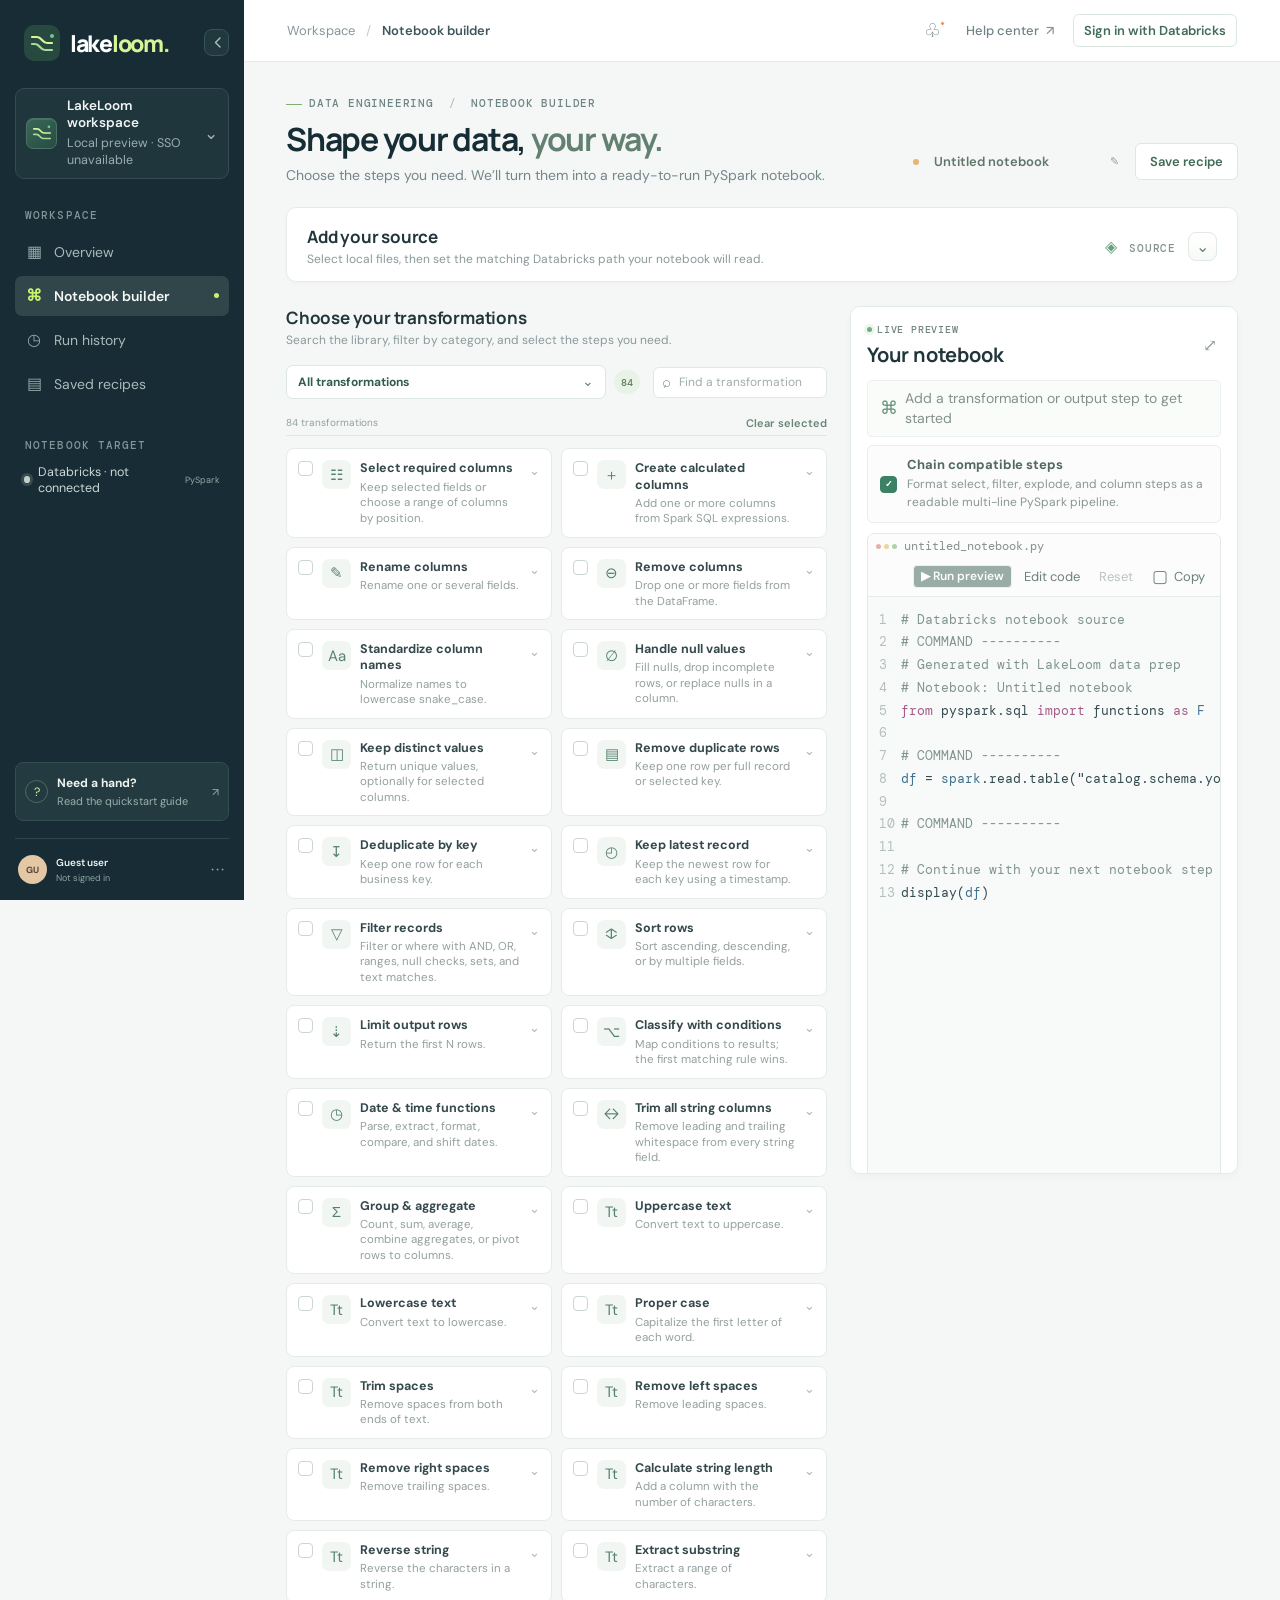
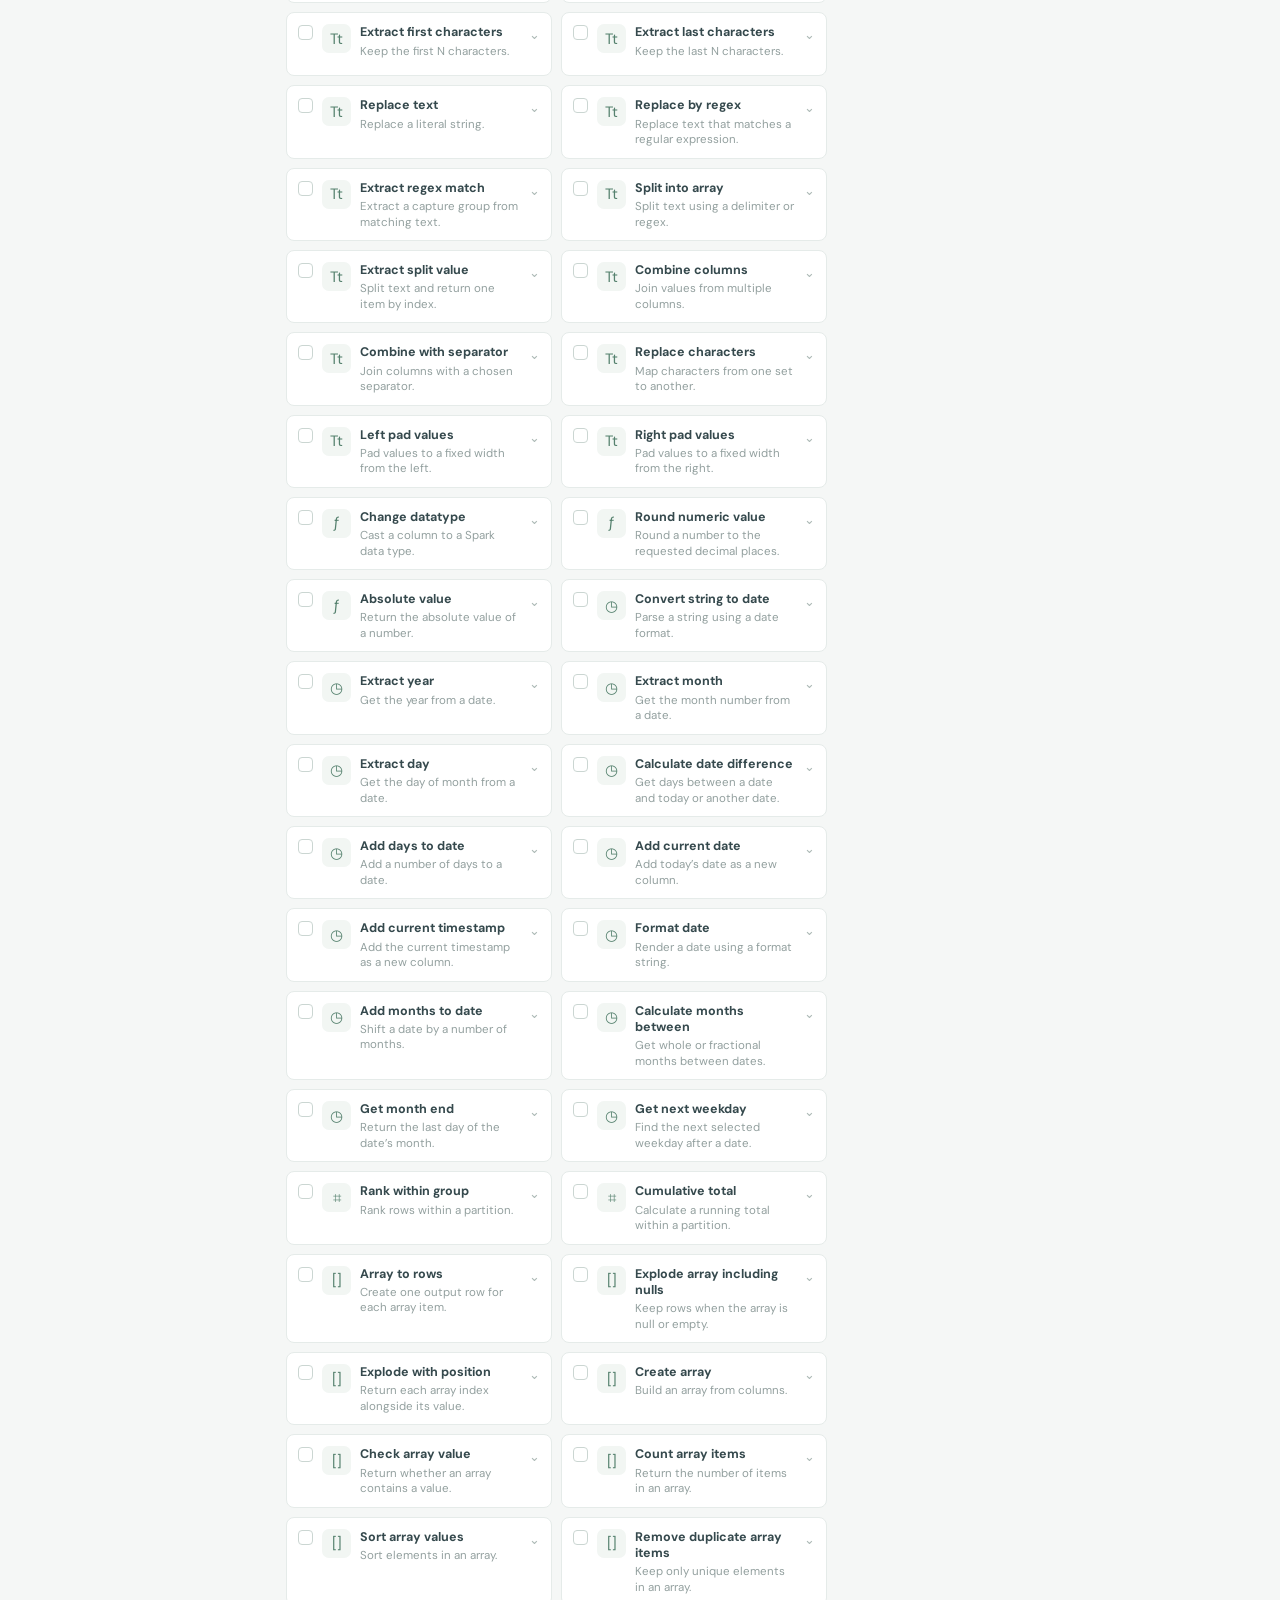
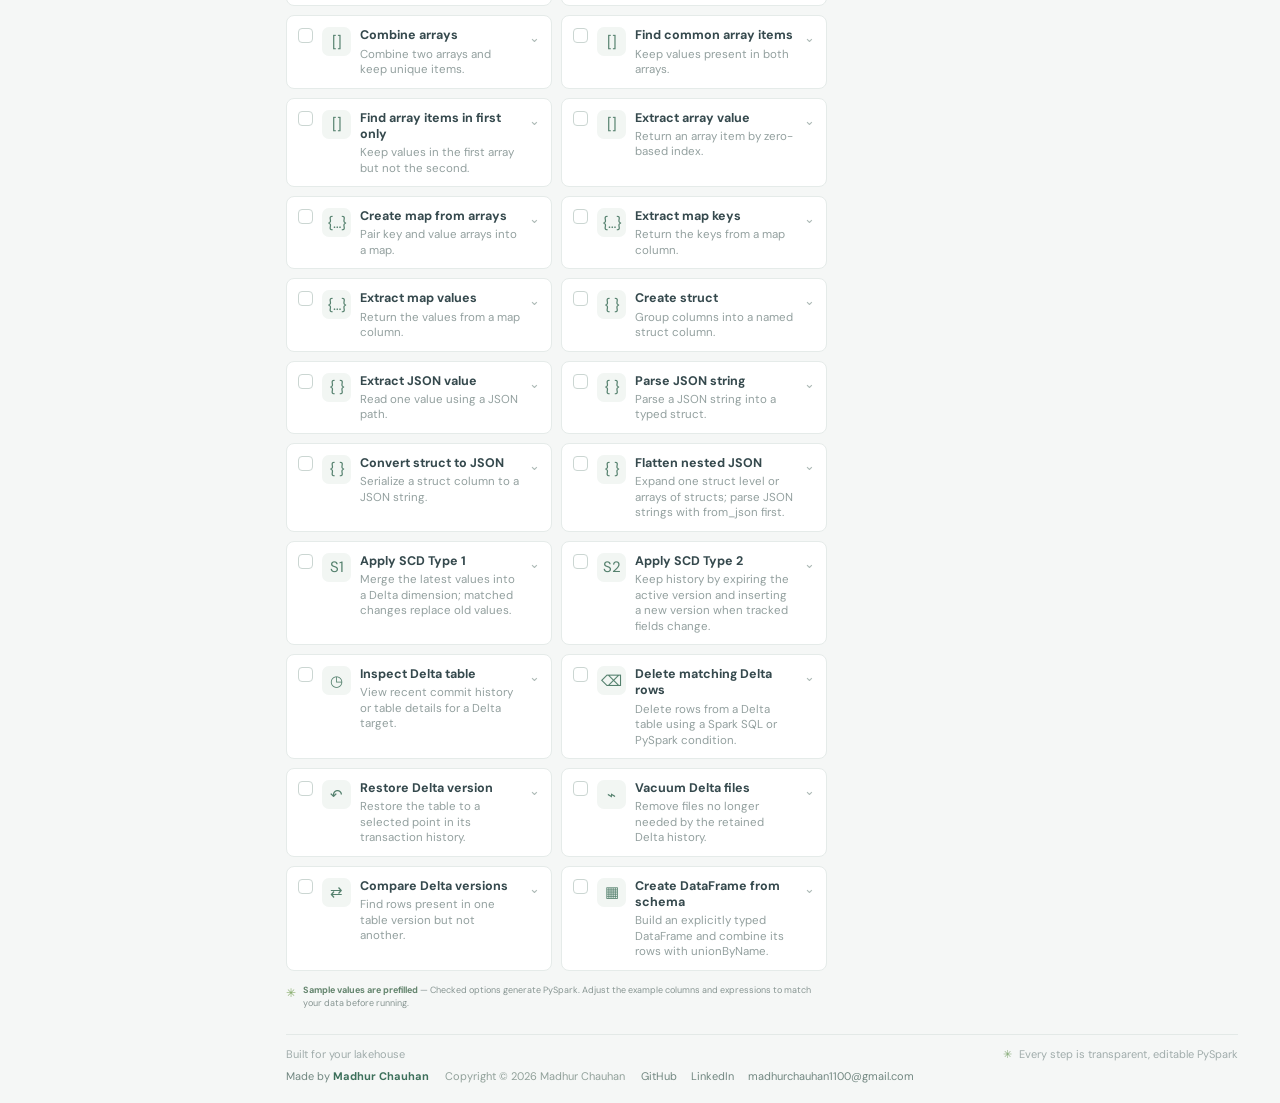
==== index.html @ 94c728b2 "First commit" ====
<!doctype html>
<html lang="en">
  <head>
    <meta charset="UTF-8" />
    <meta name="viewport" content="width=device-width, initial-scale=1.0" />
    <meta name="theme-color" content="#172c34" />
    <title>LakeLoom</title>
    <link rel="icon" type="image/svg+xml" href="favicon.svg" />
    <link rel="preconnect" href="https://fonts.googleapis.com" />
    <link rel="preconnect" href="https://fonts.gstatic.com" crossorigin />
    <link href="https://fonts.googleapis.com/css2?family=DM+Mono:wght@400;500&family=DM+Sans:wght@400;500;600;700&family=Manrope:wght@500;600;700;800&display=swap" rel="stylesheet" />
    <link rel="stylesheet" href="styles.css" />
  </head>
  <body>
    <div class="app-shell">
      <aside class="sidebar">
        <div class="sidebar-brand-row">
          <a class="brand" href="#overview" data-go-view="overview" aria-label="LakeLoom home" title="LakeLoom workspace">
            <svg class="brand-mark" viewBox="0 0 36 36" aria-hidden="true" focusable="false">
              <rect width="36" height="36" rx="10" fill="#28493f" />
              <path d="M8 12h5c5 0 5 6 10 6h5" fill="none" stroke="#d7f596" stroke-width="2.2" stroke-linecap="round" />
              <path d="M8 19h3c5 0 5 6 10 6h7" fill="none" stroke="#a9d89b" stroke-width="2.2" stroke-linecap="round" />
              <circle cx="28" cy="11" r="2" fill="#71c895" />
            </svg>
            <span class="brand-name">lake<span class="brand-accent">loom</span><span class="brand-period">.</span></span>
          </a>
          <button id="toggleSidebar" class="sidebar-toggle" type="button" aria-label="Collapse sidebar" aria-expanded="true" title="Collapse sidebar">
            <svg class="sidebar-toggle-icon" viewBox="0 0 20 20" aria-hidden="true" focusable="false">
              <path class="sidebar-toggle-menu" d="M4 5h12M4 10h12M4 15h12" />
              <path class="sidebar-toggle-chevron" d="m12 4-6 6 6 6" />
            </svg>
          </button>
        </div>

        <div class="workspace-switcher">
          <span class="workspace-icon" aria-hidden="true"><svg viewBox="0 0 32 32" focusable="false"><path d="M4 10h5c5 0 5 6 10 6h9" /><path d="M4 18h4c5 0 5 6 10 6h10" /><circle cx="26" cy="7" r="2" /></svg></span>
          <span class="workspace-copy"><strong>LakeLoom workspace</strong><small id="workspaceSessionStatus">Local preview · checking SSO</small></span>
          <span class="chevron">⌄</span>
        </div>

        <div class="side-label">WORKSPACE</div>
        <nav class="side-nav" aria-label="Main navigation">
          <a href="#overview" class="nav-item" data-view="overview" aria-label="Overview"><span class="nav-icon">▦</span><span class="nav-label">Overview</span></a>
          <a href="#builder" class="nav-item active" data-view="builder" aria-label="Notebook builder"><span class="nav-icon">⌘</span><span class="nav-label">Notebook builder</span><span class="nav-dot"></span></a>
          <a href="#history" class="nav-item" data-view="history" aria-label="Run history"><span class="nav-icon">◷</span><span class="nav-label">Run history</span></a>
          <a href="#recipes" class="nav-item" data-view="recipes" aria-label="Saved recipes"><span class="nav-icon">▤</span><span class="nav-label">Saved recipes</span></a>
        </nav>

        <div class="side-label connections-label">NOTEBOOK TARGET</div>
        <div class="connection-row"><span class="connection-status offline"></span><span>Databricks · not connected</span><span class="connected">PySpark</span></div>

        <div class="sidebar-bottom">
          <div class="help-card"><div class="help-icon">?</div><div><strong>Need a hand?</strong><span>Read the quickstart guide</span></div><span class="help-arrow">↗</span></div>
          <div class="user-row"><div class="avatar" id="userAvatar">GU</div><div class="user-copy"><strong id="currentUserName">Guest user</strong><span id="currentUserRole">Checking Databricks SSO</span></div><span class="more">···</span></div>
        </div>
      </aside>
      <button id="sidebarBackdrop" class="sidebar-backdrop" type="button" aria-label="Close navigation" hidden></button>

      <main class="main-area">
        <header class="topbar">
          <div class="breadcrumbs"><span>Workspace</span><span class="crumb-sep">/</span><span id="breadcrumbCurrent">Notebook builder</span></div>
          <div class="top-actions"><button class="icon-button" aria-label="Notifications">♧<i></i></button><button class="top-help">Help center <span>↗</span></button><button id="authButton" class="auth-button" type="button" aria-haspopup="dialog" aria-controls="authModal" disabled>Checking sign-in…</button></div>
        </header>

        <div class="page-wrap">
          <section class="app-view" id="builderView">
          <section class="page-heading">
            <div>
              <div class="eyebrow"><span class="eyebrow-line"></span>DATA ENGINEERING <span class="eyebrow-slash">/</span> NOTEBOOK BUILDER</div>
              <h1>Shape your data,<br class="mobile-break" /> <span>your way.</span></h1>
              <p class="page-subtitle">Choose the steps you need. We’ll turn them into a ready-to-run PySpark notebook.</p>
            </div>
            <div class="heading-meta"><span class="draft-dot"></span><label class="notebook-name-field"><span class="visually-hidden">Notebook name</span><input id="notebookName" type="text" maxlength="80" value="Untitled notebook" autocomplete="off" spellcheck="false" aria-label="Notebook name" /><span class="notebook-name-edit" aria-hidden="true">✎</span></label><button class="save-recipe-button" id="saveRecipe" type="button">Save recipe</button></div>
          </section>

          <section class="source-card is-collapsed" aria-labelledby="source-heading">
            <div class="source-card-heading">
              <div class="source-heading-copy"><h2 id="source-heading">Add your source</h2><p id="sourceSummary">Select local files, then set the matching Databricks path your notebook will read.</p></div>
              <div class="source-chip"><span class="source-chip-mark">◈</span> SOURCE</div>
              <button id="toggleSourceModule" class="module-toggle" type="button" aria-expanded="false" aria-controls="sourceModuleContent" aria-label="Expand source section" title="Expand source section"><span class="module-toggle-icon" aria-hidden="true">⌄</span></button>
            </div>
            <div id="sourceModuleContent" class="module-content" hidden>
            <div class="source-fields">
              <label class="field source-format"><span>Source format</span><select id="sourceFormat"><option value="delta">Delta</option><option value="csv">CSV</option><option value="json">JSON</option><option value="text">Text (TXT)</option><option value="parquet">Parquet</option><option value="avro">Avro</option><option value="orc">ORC</option><option value="iceberg">Iceberg</option></select></label>
              <label class="field source-path"><span id="sourcePathLabel">Databricks table or storage path</span><div class="input-with-icon"><span class="path-icon">⌕</span><input id="sourcePath" value="catalog.schema.your_table" spellcheck="false" /></div></label>
              <label class="field source-df"><span>DataFrame name</span><input id="dataframeName" value="df" spellcheck="false" /></label>
              <label class="field source-delta-version" id="sourceDeltaVersionField"><span id="sourceVersionLabel">Delta version as of <small>(optional)</small></span><input id="sourceDeltaVersion" type="number" min="0" step="1" placeholder="Latest version" /><small class="setting-hint" id="sourceVersionHint">Read a historical Delta table snapshot, such as version 2.</small></label>
            </div>
            <div class="upload-zone" id="uploadZone">
              <span class="upload-icon" aria-hidden="true">⇧</span>
              <div class="upload-copy"><strong id="uploadTitle">Choose source files</strong><span id="uploadDescription">CSV, JSON, TXT, Parquet, Avro, or ORC files</span></div>
              <label class="upload-button" for="sourceFiles" id="uploadButton">Browse files</label>
              <input class="visually-hidden" id="sourceFiles" type="file" multiple />
            </div>
            <div class="selected-files" id="selectedFiles" hidden>
              <div class="selected-files-heading"><span id="selectedFilesCount">0 files selected</span><button type="button" id="clearFiles">Remove</button></div>
              <ul id="selectedFilesList"></ul>
            </div>
            <p class="upload-footnote" id="uploadFootnote">Local file selection only. For one selected file, its name is added to the Databricks storage folder above. Make the file available at that path in your workspace before running the notebook.</p>
            </div>
          </section>

          <div class="builder-grid">
            <section class="transform-panel" aria-labelledby="transform-heading">
              <div class="section-heading-row">
                <div><h2 id="transform-heading">Choose your transformations</h2><p>Search the library, filter by category, and select the steps you need.</p></div>
              </div>
              <div class="category-toolbar">
                <div class="category-picker">
                  <label class="category-select-wrap" for="categorySelect"><span class="visually-hidden">Transformation category</span><select id="categorySelect" aria-label="Transformation category"></select><span class="category-select-arrow" aria-hidden="true">⌄</span></label>
                  <span class="category-count-pill" id="categoryCount" aria-live="polite"></span>
                </div>
                <label class="operation-search"><span>⌕</span><input id="operationSearch" type="search" placeholder="Find a transformation" aria-label="Find a transformation" /></label>
              </div>
              <div class="category-row"><span class="operation-count" id="operationCount"></span><button class="clear-selection" id="clearSelection">Clear selected</button></div>
              <div class="transform-list" id="transformList"></div>
              <div class="empty-state" id="emptyState" hidden><span>⌕</span><strong>No matching transformations</strong><small>Try another search term or choose a different category.</small></div>
              <div class="tip-row"><span class="tip-spark">✳</span><span><strong>Sample values are prefilled</strong> — Checked options generate PySpark. Adjust the example columns and expressions to match your data before running.</span></div>
            </section>

            <aside class="preview-panel" aria-label="Notebook preview">
              <div class="preview-topline"><div><div class="preview-label"><span class="live-dot"></span>LIVE PREVIEW</div><h2>Your notebook</h2></div><button class="expand-button" id="expandPreview" type="button" aria-label="Open full-page live preview" aria-expanded="false" title="Open full-page live preview"><span class="expand-icon" aria-hidden="true">⤢</span><span class="expand-label" hidden>Back to builder</span></button></div>
              <div class="preview-summary"><span class="summary-icon">⌘</span><span id="summaryText">Add a transformation to get started</span></div>
              <label class="chain-toggle"><input id="chainSelectedSteps" type="checkbox" checked /><span><strong>Chain compatible steps</strong><small>Format select, filter, explode, and column steps as a readable multi-line PySpark pipeline.</small></span></label>
              <div class="code-window">
                <div class="code-titlebar"><div class="window-dots"><i></i><i></i><i></i></div><span id="notebookFileLabel">untitled_notebook.py</span><div class="code-actions"><button id="runPreview" class="run-preview-button" type="button" disabled>▶ Run preview</button><button id="editCode" class="copy-button" type="button" aria-pressed="false">Edit code</button><button id="resetCode" class="copy-button" type="button" disabled>Reset</button><button id="copyCode" class="copy-button" type="button"><span>▢</span> Copy</button></div></div>
                <pre id="codePreview" class="code-content" aria-live="polite"></pre>
                <textarea id="codeEditor" class="code-editor" aria-label="Edit any line of notebook code" spellcheck="false" autocapitalize="off" autocomplete="off" autocorrect="off" wrap="off" hidden></textarea>
              </div>
              <p id="runHelp" class="run-help">Connect this app to Databricks to run a read-only preview of the first 100 rows.</p>
              <section id="runResults" class="run-results" aria-live="polite" hidden>
                <div class="run-results-heading"><strong>Run output</strong><button id="clearRunResults" type="button">Clear</button></div>
                <p id="runStatus" class="run-status"></p>
                <div id="runTable" class="run-table-wrap"></div>
              </section>
              <section class="output-card output-card-compact is-collapsed" aria-labelledby="output-heading">
                <div class="output-card-heading">
                  <div class="source-heading-copy"><h2 id="output-heading">Write your output</h2><p>Choose a format and Databricks destination.</p></div>
                  <label class="output-toggle"><input id="writeOutput" type="checkbox" /><span>Include write step</span></label>
                  <button id="toggleOutputModule" class="module-toggle" type="button" aria-expanded="false" aria-controls="outputSettings" aria-label="Expand output settings" title="Expand output settings"><span class="module-toggle-icon" aria-hidden="true">⌄</span></button>
                </div>
                <div id="outputSettings" class="output-settings" hidden>
                  <div class="output-fields">
                    <label class="field"><span>Output format</span><select id="outputFormat"><option value="delta">Delta</option><option value="csv">CSV</option><option value="json">JSON</option><option value="text">Text (TXT)</option><option value="parquet">Parquet</option><option value="avro">Avro</option><option value="orc">ORC</option><option value="iceberg">Iceberg</option></select></label>
                    <label class="field output-destination"><span id="outputDestinationLabel">Databricks storage path</span><div class="input-with-icon"><span class="path-icon">⌕</span><input id="outputDestination" placeholder="/Volumes/catalog/schema/volume/cleaned_data" spellcheck="false" /></div></label>
                    <label class="field" id="outputModeField"><span>Write mode</span><select id="outputMode"><option value="overwrite">Overwrite</option><option value="append">Append</option><option value="errorifexists">Fail if destination exists</option><option value="ignore">Ignore if destination exists</option></select></label>
                    <label class="field" id="icebergModeField" hidden><span>Table write mode</span><select id="icebergMode"><option value="createOrReplace">Create or replace table</option><option value="append">Append to table</option></select></label>
                    <label class="field output-partitions"><span>Partition columns <small>(optional)</small></span><input id="outputPartitions" placeholder="department, year" spellcheck="false" /><small class="output-hint" id="partitionHint">Comma separated. Leave blank for an unpartitioned output.</small></label>
                    <label class="field" id="outputCompressionField"><span>Compression <small>(optional)</small></span><select id="outputCompression"><option value="">Format default</option><option value="snappy">Snappy</option><option value="gzip">Gzip</option><option value="zstd">Zstandard</option><option value="bzip2">Bzip2</option></select></label>
                    <label class="field" id="icebergLocationField" hidden><span>Iceberg storage location <small>(optional)</small></span><div class="input-with-icon"><span class="path-icon">⌕</span><input id="icebergLocation" placeholder="/Volumes/catalog/schema/volume/iceberg_table" spellcheck="false" /></div></label>
                    <label class="field" id="csvDelimiterField" hidden><span>CSV delimiter</span><input id="csvDelimiter" value="," maxlength="1" /></label>
                    <label class="output-check-field" id="csvHeaderField" hidden><input id="csvHeader" type="checkbox" checked /><span>Include column headers</span></label>
                  </div>
                  <p class="output-help" id="outputHelp">Enter a Databricks accessible path. The generated notebook writes the transformed DataFrame when you run it.</p>
                </div>
              </section>
              <div class="preview-footer"><span class="python-badge">⌘</span><span>PySpark <b>·</b> Databricks target</span><span class="ready-indicator"><i></i> Code ready</span></div>
              <label class="download-format-field"><span>Export format</span><select id="downloadFormat" aria-describedby="downloadFormatHint"><option value="databricks">Databricks notebook source (.py)</option><option value="ipynb">Jupyter notebook (.ipynb)</option><option value="txt">Plain text (.txt)</option><option value="markdown">Markdown (.md)</option><option value="html">HTML document (.html)</option><option value="pdf">Print / save as PDF</option></select></label>
              <button class="generate-button" id="downloadCode"><span>↓</span> Export notebook <span class="button-arrow">↗</span></button>
              <div class="download-format-hint" id="downloadFormatHint">Databricks source notebook (.py), ready to import into a workspace.</div>
              <div class="preview-note"><span>✦</span> Edit any line in the preview; Reset restores code from your selected options.</div>
            </aside>
          </div>
          <footer class="page-footer">
            <span>Built for your lakehouse</span>
            <span><i class="footer-spark">✳</i> Every step is transparent, editable PySpark</span>
            <div class="footer-credits">
              <span class="footer-author">Made by <strong>Madhur Chauhan</strong></span>
              <span class="footer-copyright">Copyright © 2026 Madhur Chauhan</span>
              <nav class="footer-social" aria-label="Social links">
                <a href="https://github.com/madhurraj11" target="_blank" rel="noopener noreferrer">GitHub</a>
                <a href="https://www.linkedin.com/in/madhurchauhan1121/" target="_blank" rel="noopener noreferrer">LinkedIn</a>
                <a href="mailto:madhurchauhan1100@gmail.com">madhurchauhan1100@gmail.com</a>
              </nav>
            </div>
          </footer>
          </section>

          <section class="app-view secondary-view" id="overviewView" hidden>
            <div class="page-heading">
              <div><div class="eyebrow"><span class="eyebrow-line"></span>WORKSPACE <span class="eyebrow-slash">/</span> OVERVIEW</div><h1>Your data prep<br class="mobile-break" /> <span>workspace.</span></h1><p class="page-subtitle">A quick view of your notebook activity and saved recipes on this browser.</p></div>
              <button class="primary-action" data-go-view="builder" type="button">＋ New notebook</button>
            </div>
            <div class="metric-grid">
              <article class="metric-card"><span class="metric-icon">⌘</span><span class="metric-label">Transformations selected</span><strong id="overviewTransformCount">0</strong><small>In the current notebook</small></article>
              <article class="metric-card"><span class="metric-icon">↓</span><span class="metric-label">Notebook exports</span><strong id="overviewExportCount">0</strong><small>Downloaded in this browser</small></article>
              <article class="metric-card"><span class="metric-icon">▤</span><span class="metric-label">Saved recipes</span><strong id="overviewRecipeCount">0</strong><small>Stored on this device</small></article>
            </div>
            <div class="dashboard-grid">
              <section class="dashboard-card"><div class="dashboard-card-heading"><div><h2>Get started</h2><p>Build and export a reusable PySpark notebook.</p></div><span>✳</span></div><button class="quick-link" data-go-view="builder" type="button"><span>01</span> Configure a notebook <b>↗</b></button><button class="quick-link" data-go-view="recipes" type="button"><span>02</span> Open saved recipes <b>↗</b></button></section>
              <section class="dashboard-card"><div class="dashboard-card-heading"><div><h2>Recent activity</h2><p>Local code exports and recipe changes.</p></div><button class="text-action" data-go-view="history" type="button">View history ↗</button></div><div id="overviewRecentActivity" class="activity-list"></div></section>
            </div>
            <p class="workspace-note"><span>ⓘ</span> This frontend stores recipes and export history in your browser. Secure sign-in and live Databricks job runs need a connected backend.</p>
          </section>

          <section class="app-view secondary-view" id="historyView" hidden>
            <div class="page-heading"><div><div class="eyebrow"><span class="eyebrow-line"></span>WORKSPACE <span class="eyebrow-slash">/</span> ACTIVITY</div><h1>Notebook <span>history.</span></h1><p class="page-subtitle">Track generated notebook downloads and recipe changes from this browser.</p></div><button class="secondary-action" id="clearHistory" type="button">Clear history</button></div>
            <div class="history-callout"><span>ⓘ</span><div><strong>Databricks runs are not connected yet.</strong><p>These entries show local notebook and recipe activity. A workspace backend is needed for cluster run status and logs.</p></div></div>
            <div id="historyList" class="history-list"></div>
          </section>

          <section class="app-view secondary-view" id="recipesView" hidden>
            <div class="page-heading"><div><div class="eyebrow"><span class="eyebrow-line"></span>WORKSPACE <span class="eyebrow-slash">/</span> LIBRARY</div><h1>Saved <span>recipes.</span></h1><p class="page-subtitle">Reuse notebook settings stored in this browser.</p></div><button class="primary-action" id="saveRecipeFromLibrary" type="button">＋ Save current setup</button></div>
            <div id="recipeList" class="recipe-grid"></div>
            <div id="emptyRecipes" class="library-empty" hidden><span>▤</span><strong>No saved recipes yet</strong><p>Configure a notebook, then save it to reuse the source, transformations, and output settings.</p><button class="primary-action" data-go-view="builder" type="button">Open notebook builder</button></div>
            <p class="workspace-note"><span>ⓘ</span> Saved recipes stay in this browser and do not upload source files.</p>
          </section>
        </div>
      </main>
    </div>
    <div class="toast" id="toast" role="status"></div>
    <div class="modal-backdrop" id="authModal" hidden>
      <section class="dialog-card" role="dialog" aria-modal="true" aria-labelledby="authDialogTitle">
        <button class="dialog-close" type="button" data-close-modal aria-label="Close">×</button>
        <div class="dialog-mark">⌘</div><h2 id="authDialogTitle">Databricks workspace sign-in</h2>
        <p id="authDialogCopy">Sign-in is managed by Databricks Apps using your workspace SSO. Open this app from Databricks Apps to authenticate.</p>
        <div class="auth-identity-card" id="authIdentityCard" hidden><span class="auth-identity-icon">✓</span><div><strong id="authIdentityName"></strong><small id="authIdentityEmail"></small></div></div>
        <a class="primary-action dialog-primary" id="authWorkspaceLink" href="#" target="_blank" rel="noopener noreferrer" hidden>Open Databricks workspace <span aria-hidden="true">↗</span></a>
        <button class="secondary-action dialog-primary" id="refreshAuth" type="button">Check sign-in status</button>
        <button class="text-action dialog-cancel" type="button" data-close-modal>Close</button>
      </section>
    </div>
    <div class="modal-backdrop" id="recipeModal" hidden>
      <form class="dialog-card" id="recipeForm" role="dialog" aria-modal="true" aria-labelledby="recipeDialogTitle">
        <button class="dialog-close" type="button" data-close-modal aria-label="Close">×</button>
        <div class="dialog-mark">▤</div><h2 id="recipeDialogTitle">Save this recipe</h2>
        <p>Save the current source, selected transformations, and output settings to reuse them later.</p>
        <label class="field dialog-field"><span>Recipe name</span><input id="recipeName" required maxlength="60" placeholder="Employee data cleanup" /></label>
        <div class="dialog-actions"><button class="secondary-action" type="button" data-close-modal>Cancel</button><button class="primary-action" type="submit">Save recipe</button></div>
      </form>
    </div>
    <script src="app.js"></script>
  </body>
</html>
---- styles.css ----
:root{--ink:#152a32;--muted:#75868b;--line:#e5ebea;--paper:#fff;--canvas:#f5f7f6;--green:#c7f36b;--green-dark:#244313;--teal:#177c71;--navy:#1b3039;--mono:'DM Mono',monospace;--sans:'DM Sans',sans-serif;--display:'Manrope',sans-serif}*{box-sizing:border-box}body{margin:0;background:var(--canvas);color:var(--ink);font-family:var(--sans);font-size:14px}.app-shell{min-height:100vh}.sidebar{background:#172c34;color:#dce7e4;width:244px;position:fixed;inset:0 auto 0 0;display:flex;flex-direction:column;padding:24px 15px 16px;z-index:3}.brand{height:37px;margin:0 0 27px 9px;display:flex;align-items:center;gap:10px;text-decoration:none;color:white}.brand-mark{display:grid;grid-template-columns:repeat(2,8px);grid-template-rows:repeat(2,8px);gap:3px;transform:rotate(-10deg)}.brand-mark span{background:var(--green);border-radius:2px}.brand-mark span:nth-child(2){opacity:.75}.brand-mark span:nth-child(3){opacity:.56}.brand-mark span:nth-child(4){opacity:.88}.brand-name{font:800 23px var(--display);letter-spacing:-1.3px}.brand-period{color:var(--green)}.workspace-switcher{height:59px;border:1px solid #344b51;background:#20363d;border-radius:9px;display:flex;align-items:center;padding:0 10px;gap:10px;margin:0 0 29px}.workspace-icon{width:31px;height:31px;background:#315c52;border-radius:7px;display:grid;place-items:center;color:#d7fa92;font:700 15px var(--display)}.workspace-copy,.user-copy{display:flex;flex-direction:column;gap:3px;min-width:0}.workspace-copy strong,.user-copy strong{font-size:11.5px;font-weight:600;color:#f0f5f4}.workspace-copy small{font-size:10px;color:#9baeb0}.chevron{margin-left:auto;color:#a5b5b6;font-size:17px}.side-label{font:500 9px var(--mono);letter-spacing:1.1px;color:#809698;margin:0 0 10px 10px}.side-nav{display:flex;flex-direction:column;gap:4px}.nav-item{height:40px;padding:0 10px;display:flex;align-items:center;gap:11px;color:#a9babb;text-decoration:none;border-radius:7px;font-size:12px;position:relative}.nav-item.active{color:#f4f7f5;background:#30464b;font-weight:600}.nav-icon{font-size:16px;color:#90a9a8;width:18px;text-align:center}.nav-item.active .nav-icon{color:var(--green)}.nav-dot{width:5px;height:5px;border-radius:50%;background:var(--green);margin-left:auto}.connections-label{margin-top:34px}.connection-row{height:36px;display:flex;align-items:center;gap:8px;padding:0 9px;color:#ccd8d6;font-size:11px}.connection-status{height:7px;width:7px;background:#8fd87b;border-radius:50%;box-shadow:0 0 0 3px #8fd87b22}.connected{font-size:9px;color:#94aaa8;margin-left:auto}.sidebar-bottom{margin-top:auto}.help-card{background:#223a40;border:1px solid #344d50;border-radius:8px;padding:12px 9px;display:flex;align-items:center;gap:9px;margin-bottom:17px}.help-icon{width:23px;height:23px;display:grid;place-items:center;color:#d7f596;border:1px solid #536b61;border-radius:50%;font-size:12px}.help-card div:nth-child(2){display:flex;flex-direction:column;gap:3px}.help-card strong{font-size:10px;color:#edf4ef}.help-card span{font-size:9px;color:#9bb0ae}.help-arrow{margin-left:auto;color:#b4c5c1;font-size:12px}.user-row{border-top:1px solid #30464b;padding:16px 3px 0;display:flex;align-items:center;gap:9px}.avatar{width:29px;height:29px;border-radius:50%;background:#e4c7a5;color:#594334;display:grid;place-items:center;font-size:9px;font-weight:700}.user-copy strong{font-size:10px}.user-copy span{font-size:9px;color:#90a5a4}.more{margin-left:auto;color:#91a6a5;letter-spacing:2px}.main-area{margin-left:244px;min-height:100vh}.topbar{height:62px;background:#fff;border-bottom:1px solid var(--line);display:flex;justify-content:space-between;align-items:center;padding:0 43px}.breadcrumbs{display:flex;align-items:center;gap:11px;color:#87969a;font-size:11px}.breadcrumbs span:last-child{color:#40565d;font-weight:600}.crumb-sep{color:#c2cbca}.top-actions{display:flex;align-items:center;gap:21px}.icon-button,.top-help,.more-button,.expand-button,.copy-button,.clear-selection{border:0;background:none;cursor:pointer;color:#718287}.icon-button{font-size:19px;position:relative}.icon-button i{position:absolute;width:5px;height:5px;background:#e78f67;border:1px solid white;border-radius:50%;top:3px;right:2px}.top-help{font:500 11px var(--sans)}.top-help span{padding-left:4px;color:#829398}.page-wrap{max-width:1390px;margin:0 auto;padding:34px 42px 20px}.page-heading{display:flex;justify-content:space-between;align-items:flex-end;margin-bottom:23px}.eyebrow{font:500 9px var(--mono);letter-spacing:.8px;color:#6d8584;margin-bottom:11px}.eyebrow-line{display:inline-block;height:1px;width:16px;background:#81af71;vertical-align:middle;margin-right:7px}.eyebrow-slash{padding:0 7px;color:#b6c2bf}h1,h2,p{margin:0}h1{font:700 32px/1.14 var(--display);letter-spacing:-1.25px;color:#172d35}h1 span{color:#638172}.page-subtitle{margin-top:9px;color:#74858a;font-size:12px}.heading-meta{display:flex;align-items:center;gap:8px;font-size:10px;color:#607378;padding-bottom:4px}.draft-dot{width:6px;height:6px;border-radius:50%;background:#e7b471}.more-button{font-size:20px;letter-spacing:1px;padding:0 0 4px 12px}.mobile-break{display:none}.source-card{background:#fff;border:1px solid #e6ebea;border-radius:10px;box-shadow:0 2px 4px #132d3406;padding:17px 20px 18px;margin-bottom:24px}.source-card-heading{display:flex;align-items:center;gap:12px;margin-bottom:15px}.step-number{width:26px;height:26px;border-radius:7px;background:#eef6e6;color:#547632;display:grid;place-items:center;font:500 9px var(--mono);flex:none}.source-heading-copy h2,.section-heading-row h2,.preview-topline h2{font:700 14px var(--display);letter-spacing:-.2px;color:#21353b}.source-heading-copy p,.section-heading-row p{color:#8a999a;font-size:10px;margin-top:3px}.source-chip{margin-left:auto;font:500 8px var(--mono);letter-spacing:.7px;color:#82938e}.source-chip-mark{font-size:13px;color:#69a27a;margin-right:4px}.source-fields{display:grid;grid-template-columns:142px minmax(200px,1fr) 134px;gap:12px;margin-left:38px}.field{display:flex;flex-direction:column;gap:6px;min-width:0}.field>span{font-size:9px;font-weight:600;color:#7b8c8e}.field input,.field select,.setting-input,.setting-select,.setting-area{font:11px var(--mono);color:#334b4f;background:#fbfcfb;border:1px solid #e1e8e5;border-radius:5px;outline:none;transition:border-color .15s,box-shadow .15s}.field input,.field select{height:33px;padding:0 10px;width:100%}.field input:focus,.field select:focus,.setting-input:focus,.setting-select:focus,.setting-area:focus{border-color:#88b98b;box-shadow:0 0 0 3px #8bbd8d20}.field select{font:11px var(--sans);appearance:none;background-image:linear-gradient(45deg,transparent 50%,#748985 50%),linear-gradient(135deg,#748985 50%,transparent 50%);background-position:calc(100% - 13px) 14px,calc(100% - 9px) 14px;background-size:4px 4px,4px 4px;background-repeat:no-repeat}.input-with-icon{position:relative}.input-with-icon input{padding-left:29px}.path-icon{position:absolute;left:10px;top:8px;color:#7a9290;font-size:15px;transform:rotate(-20deg)}.builder-grid{display:grid;grid-template-columns:minmax(440px,1fr) minmax(335px,388px);gap:23px;align-items:start}.transform-panel{min-width:0}.section-heading-row{display:flex;gap:12px;align-items:center;margin-bottom:17px}.section-heading-row .step-number{background:#edf1f0;color:#6d8281}.section-heading-row h2{font-size:14px}.category-row{display:flex;align-items:center;justify-content:space-between;border-bottom:1px solid #e0e7e5;margin-bottom:12px;gap:10px}.category-tabs{display:flex;gap:17px;overflow-x:auto;scrollbar-width:none}.category-tab{font:500 10px var(--sans);color:#839293;background:none;border:0;border-bottom:2px solid transparent;padding:0 0 10px;white-space:nowrap;cursor:pointer}.category-tab.selected{color:#315c50;border-bottom-color:#67a379;font-weight:700}.category-tab span{font:9px var(--mono);background:#e9f1e7;border-radius:7px;padding:2px 5px;margin-left:3px;color:#60805d}.clear-selection{font:500 9px var(--sans);padding:0 0 9px;color:#8e9a9a;white-space:nowrap}.transform-list{display:grid;grid-template-columns:repeat(2,minmax(0,1fr));gap:9px}.transform-card{background:#fff;border:1px solid #e5ebe9;border-radius:8px;min-height:64px;overflow:hidden;transition:border-color .16s,box-shadow .16s}.transform-card:hover{border-color:#c8d9ce}.transform-card.is-selected{border-color:#9fc1a1;box-shadow:0 0 0 2px #83b78a14}.transform-card-head{min-height:62px;padding:11px 11px 10px;display:flex;align-items:flex-start;gap:9px;cursor:pointer}.check-wrap{display:flex;align-items:center;padding-top:1px;flex:none}.transform-check{appearance:none;width:15px;height:15px;border:1px solid #cbd6d2;border-radius:4px;background:#fff;margin:0;display:grid;place-items:center;cursor:pointer}.transform-check:checked{background:#3c8066;border-color:#3c8066}.transform-check:checked:after{content:'✓';font:700 10px var(--sans);color:white}.transform-icon{height:29px;width:29px;border-radius:7px;background:#f2f6f3;color:#55816e;display:grid;place-items:center;font:15px var(--sans);flex:none}.transform-copy{min-width:0;flex:1}.transform-copy strong{display:block;font-size:10px;font-weight:700;color:#35494d;line-height:1.3}.transform-copy span{display:block;font-size:9px;color:#93a09f;line-height:1.35;margin-top:3px}.transform-chevron{font-size:13px;color:#acb9b5;margin-top:2px;transition:transform .16s}.is-selected .transform-chevron{transform:rotate(180deg);color:#53836b}.transform-settings{display:none;border-top:1px solid #edf1ef;background:#fbfcfb;padding:9px 11px 11px 54px}.is-selected .transform-settings{display:block}.setting-grid{display:grid;grid-template-columns:1fr 1fr;gap:8px}.setting-field{display:flex;flex-direction:column;gap:5px;min-width:0}.setting-field.wide{grid-column:1/-1}.setting-field label{font-size:8px;color:#748883;font-weight:600}.setting-input,.setting-select{height:27px;padding:0 7px;width:100%;font:9px var(--mono)}.setting-select{font-family:var(--sans);background:#fff}.setting-area{padding:7px;width:100%;min-height:47px;resize:vertical;font-size:9px;line-height:1.45}.setting-hint{font-size:8px;color:#94a19d;line-height:1.4;margin-top:5px}.tip-row{margin-top:13px;display:flex;gap:7px;align-items:flex-start;font-size:9px;color:#879592;line-height:1.5}.tip-row strong{color:#63846d;font-weight:700}.tip-spark{color:#86ac6b;font-size:12px}.preview-panel{background:#fff;border:1px solid #e3eae7;border-radius:10px;padding:16px;box-shadow:0 3px 8px #142c3208;position:sticky;top:16px;min-width:0}.preview-topline{display:flex;justify-content:space-between;align-items:center}.preview-label{font:500 8px var(--mono);letter-spacing:.8px;color:#718481;margin-bottom:6px}.live-dot{display:inline-block;width:5px;height:5px;border-radius:50%;background:#67b47b;margin:0 5px 1px 0;box-shadow:0 0 0 3px #67b47b20}.preview-topline h2{font-size:15px}.expand-button{font-size:17px;padding:4px;color:#91a19d}.preview-summary{height:33px;border:1px solid #edf1ee;background:#fafcfa;border-radius:5px;margin-top:13px;display:flex;align-items:center;padding:0 8px;gap:7px;font-size:9px;color:#83918d;white-space:nowrap;overflow:hidden;text-overflow:ellipsis}.summary-icon{color:#619077;font-size:14px}.code-window{margin-top:10px;border:1px solid #e2e9e7;border-radius:7px;overflow:hidden;background:#f8faf9}.code-titlebar{height:31px;border-bottom:1px solid #e5ebe9;display:flex;align-items:center;padding:0 8px;background:#fbfcfb;color:#84918f;font:9px var(--mono);gap:8px}.window-dots{display:flex;gap:3px}.window-dots i{width:5px;height:5px;border-radius:50%;background:#d5dfda}.window-dots i:first-child{background:#e7b2a5}.window-dots i:nth-child(2){background:#ead59c}.window-dots i:nth-child(3){background:#aed3a9}.copy-button{margin-left:auto;font:9px var(--sans);padding:4px;color:#6d817b}.copy-button:hover{color:#287a5f}.copy-button span{font-size:12px;vertical-align:-1px;margin-right:3px}.code-content{height:297px;overflow:auto;margin:0;padding:12px 11px 15px;color:#334b4e;font:9px/1.65 var(--mono);white-space:pre;tab-size:4}.code-line{display:block;min-height:1.65em}.line-number{display:inline-block;width:22px;color:#b3bfbb;user-select:none}.code-comment{color:#81958d}.code-keyword{color:#a45c86}.code-string{color:#50846b}.code-function{color:#3e7190}.code-number{color:#ad7849}.preview-footer{display:flex;align-items:center;gap:7px;height:39px;color:#8a9894;font-size:9px}.python-badge{width:16px;height:16px;background:#eaf2ed;border-radius:4px;display:grid;place-items:center;color:#558a6d;font-size:10px}.preview-footer b{color:#bdc7c2;font-weight:400;padding:0 2px}.ready-indicator{margin-left:auto;color:#5a9270;font-size:8px}.ready-indicator i{display:inline-block;width:5px;height:5px;border-radius:50%;background:#76bc80;margin-right:4px;vertical-align:1px}.generate-button{height:38px;border:0;border-radius:6px;background:#254d40;color:#fff;width:100%;font:600 10px var(--sans);cursor:pointer;transition:background .15s,transform .15s}.generate-button:hover{background:#1d4236;transform:translateY(-1px)}.generate-button>span:first-child{font-size:15px;vertical-align:-1px;margin-right:5px;color:#d7f393}.button-arrow{float:right;margin-right:11px;color:#bad68c}.preview-note{font-size:8px;color:#98a49f;text-align:center;margin-top:10px}.preview-note span{color:#82a775;margin-right:3px}.page-footer{border-top:1px solid #e3e9e7;margin-top:23px;padding-top:12px;display:flex;justify-content:space-between;color:#a0acab;font-size:9px}.footer-spark{font-style:normal;color:#83a974;margin-right:4px}.toast{position:fixed;right:26px;bottom:24px;background:#203c35;color:white;padding:11px 15px;border-radius:7px;box-shadow:0 8px 25px #18332c2b;font-size:11px;opacity:0;transform:translateY(8px);transition:.2s;pointer-events:none;z-index:9}.toast.visible{opacity:1;transform:translateY(0)}.preview-panel.expanded{position:fixed;z-index:8;top:5vh;left:calc(244px + 5vw);width:min(900px,85vw);height:90vh;box-shadow:0 20px 80px #142c3270;padding:22px}.preview-panel.expanded .code-content{height:calc(90vh - 220px);font-size:11px}.preview-panel.expanded:before{content:'';position:fixed;inset:0;background:#14292c7a;z-index:-1}.preview-panel.expanded .expand-button{color:#36765f}
@media(max-width:1150px){.sidebar{width:218px}.main-area{margin-left:218px}.topbar{padding:0 27px}.page-wrap{padding:29px 27px 18px}.builder-grid{grid-template-columns:minmax(380px,1fr) minmax(310px,350px);gap:15px}.transform-list{gap:7px}.transform-card-head{padding:9px;gap:7px}.transform-settings{padding-left:43px}.category-tabs{gap:11px}.category-tab{font-size:9px}.preview-panel{padding:13px}.code-content{height:285px;font-size:8px}}@media(max-width:900px){.sidebar{width:62px;padding:20px 9px}.brand{margin-left:8px}.brand-name,.workspace-copy,.chevron,.side-label,.nav-item:not(.active),.nav-item.active{font-size:0}.brand{gap:0}.workspace-switcher{justify-content:center;padding:0;height:45px}.workspace-icon{flex:none}.side-nav{margin-top:10px}.nav-item{justify-content:center;padding:0;font-size:0}.nav-icon{font-size:17px}.nav-dot{position:absolute;right:7px;top:8px}.connection-row{justify-content:center;padding:0;font-size:0}.connected{display:none}.help-card{justify-content:center;padding:8px 0}.help-card div:nth-child(2),.help-arrow,.user-copy,.more{display:none}.user-row{justify-content:center}.main-area{margin-left:62px}.preview-panel.expanded{left:8vw}}@media(max-width:720px){.topbar{height:51px;padding:0 17px}.page-wrap{padding:25px 16px 20px}.page-heading{align-items:flex-start;gap:8px}h1{font-size:28px}.heading-meta{font-size:0;gap:0;align-self:flex-end}.heading-meta .draft-dot{display:none}.more-button{font-size:19px}.page-subtitle{font-size:11px;max-width:370px;line-height:1.5}.source-fields{grid-template-columns:1fr 1fr;margin-left:0}.source-path{grid-column:1/-1;grid-row:2}.source-df{grid-column:2;grid-row:1}.source-format{grid-column:1;grid-row:1}.builder-grid{grid-template-columns:1fr}.preview-panel{position:static;grid-row:1}.preview-panel .code-content{height:230px}.transform-panel{grid-row:2}.preview-panel.expanded{left:4vw;top:4vh;width:92vw;height:92vh}.preview-panel.expanded .code-content{height:calc(92vh - 220px)}.page-footer{gap:12px}.page-footer span:last-child{text-align:right}.category-tabs{gap:14px}.transform-list{grid-template-columns:repeat(2,minmax(0,1fr))}}@media(max-width:490px){.sidebar{width:51px;padding:15px 6px}.main-area{margin-left:51px}.topbar{padding:0 12px}.top-help{font-size:10px}.top-actions{gap:11px}.page-wrap{padding:20px 12px}.page-heading{margin-bottom:17px}.eyebrow{font-size:7px;letter-spacing:.55px}h1{font-size:25px}.page-subtitle{font-size:10px}.source-card{padding:13px}.source-heading-copy h2,.section-heading-row h2{font-size:12px}.source-heading-copy p,.section-heading-row p{font-size:9px}.source-chip{font-size:7px}.source-fields{gap:8px}.field input,.field select{font-size:9px}.builder-grid{gap:17px}.category-row{align-items:flex-end}.category-tabs{gap:11px}.category-tab{font-size:8px;padding-bottom:8px}.clear-selection{font-size:8px;padding-bottom:8px}.transform-list{grid-template-columns:1fr}.transform-card-head{min-height:57px}.transform-copy strong{font-size:10px}.transform-copy span{font-size:8px}.preview-panel{padding:12px}.preview-panel .code-content{height:205px}.page-footer{font-size:8px}.page-footer span:first-child{white-space:nowrap}}

.setting-field[hidden]{display:none}

/* Full-page preview stays in the workspace layout instead of opening a modal. */
.page-wrap.preview-focus-mode{
  width:100%;
  max-width:none;
  height:calc(100vh - 62px);
  height:calc(100dvh - 62px);
  padding:18px 24px 22px;
  overflow:hidden;
}
.app-view.preview-focus-mode{display:flex;flex-direction:column;height:100%;min-height:0}
.app-view.preview-focus-mode>.page-heading,
.app-view.preview-focus-mode>.source-card,
.app-view.preview-focus-mode>.page-footer,
.app-view.preview-focus-mode .transform-panel{display:none!important}
.app-view.preview-focus-mode .builder-grid{display:block;flex:1;min-height:0}
.app-view.preview-focus-mode .preview-panel{
  position:static;
  display:flex;
  flex-direction:column;
  width:100%;
  height:100%;
  max-height:none;
  min-height:0;
  overflow:hidden;
  padding:22px;
  box-shadow:0 4px 18px #18332d0a;
}
.app-view.preview-focus-mode .expand-button{
  display:flex;
  align-items:center;
  gap:8px;
  padding:8px 11px;
  border:1px solid #dce8e0;
  border-radius:7px;
  background:#f8fbf8;
  color:#557768;
  font:600 10px var(--sans);
}
.app-view.preview-focus-mode .expand-button:hover{border-color:#a9c7b2;background:#eff6f0;color:#315c4b}
.app-view.preview-focus-mode .preview-summary{flex:none}
.app-view.preview-focus-mode .chain-toggle{flex:none}
.app-view.preview-focus-mode .code-window{display:flex;flex:1 1 auto;flex-direction:column;min-height:0}
.app-view.preview-focus-mode .code-titlebar{height:auto;min-height:40px;padding:7px 11px;flex-wrap:wrap}
.app-view.preview-focus-mode .code-actions{flex:1 1 auto;justify-content:flex-end;flex-wrap:wrap}
.app-view.preview-focus-mode .code-content,
.app-view.preview-focus-mode .code-editor{flex:1 1 auto;width:100%;height:auto;min-height:0;max-height:none;font-size:11px;resize:none}
.app-view.preview-focus-mode .output-card,
.app-view.preview-focus-mode .preview-footer,
.app-view.preview-focus-mode .download-format-field,
.app-view.preview-focus-mode #downloadCode,
.app-view.preview-focus-mode .download-format-hint,
.app-view.preview-focus-mode .preview-note{display:none!important}
.app-view.preview-focus-mode .run-results{max-height:24vh;overflow:auto;flex:none}
@media(max-width:720px){
  .page-wrap.preview-focus-mode{height:calc(100vh - 51px);height:calc(100dvh - 51px);padding:12px}
  .app-view.preview-focus-mode .preview-panel{padding:14px}
  .app-view.preview-focus-mode .code-actions{flex:1 1 100%;justify-content:flex-end}
  .app-view.preview-focus-mode .code-content,
  .app-view.preview-focus-mode .code-editor{font-size:9px}
}

/* Give the notebook preview the extra workspace when the sidebar is collapsed. */
@media(min-width:1201px){
  .main-area.sidebar-collapsed .builder-grid{
    grid-template-columns:minmax(340px,.82fr) minmax(440px,1.18fr);
    gap:clamp(16px,1.5vw,24px);
  }
}
.download-format-field{display:flex;flex-direction:column;gap:5px;margin:0 0 9px;color:#758780;font-size:8px;font-weight:700}
.download-format-field select{height:34px;width:100%;border:1px solid #dfe8e3;border-radius:6px;background:#fbfdfb;padding:0 9px;color:#354d47;font:9px var(--sans);outline:none}
.download-format-field select:focus{border-color:#88b396;box-shadow:0 0 0 2px #88b39624}
.download-format-hint{margin:6px 0 8px;color:#98a49f;font-size:8px;line-height:1.45}
.brand-mark{display:block;width:32px;height:32px;flex:none;transform:none}
.brand-accent{color:#d7f596}
.upload-zone{min-height:56px;margin:12px 0 0 38px;padding:9px 11px;border:1px dashed #cad9d1;border-radius:7px;background:#fbfdfb;display:flex;align-items:center;gap:10px;transition:border-color .15s,background .15s}.upload-zone.drag-over{border-color:#5f9c76;background:#f2f8f1}.upload-zone.folder-mode{border-style:solid;background:#f9fbf8}.upload-icon{width:29px;height:29px;display:grid;place-items:center;border-radius:7px;background:#edf5eb;color:#548768;font-size:19px;flex:none}.upload-copy{display:flex;flex-direction:column;gap:3px;min-width:0}.upload-copy strong{font-size:10px;color:#3d5750}.upload-copy span{font-size:9px;color:#92a19a;overflow:hidden;text-overflow:ellipsis;white-space:nowrap}.upload-button{margin-left:auto;flex:none;border:1px solid #d7e3dc;border-radius:5px;background:#fff;padding:7px 10px;color:#4a755f;font-size:9px;font-weight:700;cursor:pointer}.upload-button:hover{border-color:#8db49a;background:#f6faf6}.visually-hidden{position:absolute;width:1px;height:1px;padding:0;margin:-1px;overflow:hidden;clip:rect(0,0,0,0);white-space:nowrap;border:0}.selected-files{margin:8px 0 0 38px;border:1px solid #e5ebe7;border-radius:6px;background:#fff;padding:8px 10px}.selected-files[hidden]{display:none}.selected-files-heading{display:flex;align-items:center;justify-content:space-between;color:#697c74;font-size:9px;font-weight:700}.selected-files-heading button{border:0;background:none;color:#9b7770;font:9px var(--sans);cursor:pointer}.selected-files ul{padding:0;margin:6px 0 0;list-style:none}.selected-files li{display:flex;align-items:center;gap:7px;min-width:0;padding:4px 0;color:#7b8983;font-size:8px}.file-type-icon{width:18px;height:18px;display:grid;place-items:center;flex:none;background:#edf4ee;border-radius:4px;color:#56816a;font:500 7px var(--mono)}.file-name{overflow:hidden;text-overflow:ellipsis;white-space:nowrap;min-width:0}.file-size{margin-left:auto;flex:none;color:#9aa7a0;font:8px var(--mono)}.selected-files .more-files{color:#819489;padding-left:25px}.upload-footnote{margin:7px 0 0 38px;color:#98a49f;font-size:8px;line-height:1.45}.setting-field[hidden]{display:none}
@media(max-width:720px){.upload-zone,.selected-files,.upload-footnote{margin-left:0}.upload-zone{gap:8px;padding:8px}.upload-copy span{font-size:8px}.upload-button{padding:7px 8px;font-size:8px}}
.category-toolbar{display:flex;align-items:center;gap:10px;margin:0 0 8px;min-width:0}.category-toolbar .category-tabs{flex:1;min-width:0;gap:12px}.category-tab{display:flex;align-items:center;gap:5px}.category-tab span{font-size:8px;flex:none}.operation-search{height:31px;width:174px;flex:none;border:1px solid #e0e8e4;border-radius:6px;background:#fff;display:flex;align-items:center;gap:6px;padding:0 8px;color:#78918a}.operation-search>span{font-size:15px;transform:rotate(-15deg)}.operation-search input{width:100%;min-width:0;border:0;outline:0;background:transparent;color:#344c48;font:9px var(--sans)}.operation-search input::placeholder{color:#a0adaa}.category-row{min-height:29px;align-items:center;padding-top:3px}.operation-count{color:#92a09a;font-size:8px}.clear-selection{padding:4px 0;color:#668575;font-weight:600}.transform-card[hidden]{display:none}
@media(max-width:1000px){.category-toolbar{align-items:flex-start;flex-direction:column;gap:5px}.category-toolbar .category-tabs{width:100%}.operation-search{width:100%;height:29px}}
@media(max-width:720px){.category-toolbar{margin-top:2px}.category-toolbar .category-tabs{gap:12px}.operation-search{width:100%}.operation-count{font-size:8px}}
.category-picker{display:flex;align-items:center;gap:8px;flex:1;min-width:0}
.category-select-wrap{position:relative;display:block;flex:1;min-width:0;max-width:320px}
.category-select-wrap select{appearance:none;width:100%;height:34px;padding:0 34px 0 11px;border:1px solid #dce7e1;border-radius:7px;outline:0;background:#fff;color:#315d50;font:700 10px var(--sans);cursor:pointer;transition:border-color .16s,box-shadow .16s,background .16s}
.category-select-wrap select:hover{border-color:#a8c7b2;background:#fbfdfb}
.category-select-wrap select:focus-visible{border-color:#80ad8b;box-shadow:0 0 0 3px #8bbd8d24}
.category-select-arrow{position:absolute;right:12px;top:50%;color:#678579;font-size:14px;line-height:1;pointer-events:none;transform:translateY(-55%)}
.category-count-pill{min-width:26px;height:24px;padding:0 7px;border-radius:999px;background:#e9f2e7;color:#5f815c;display:inline-flex;align-items:center;justify-content:center;font:500 9px var(--mono)}
@media(max-width:1000px){.category-picker{width:100%}.category-select-wrap{max-width:none}}
.notebook-name-field{display:flex;align-items:center;gap:4px;min-width:0;color:#82958b}
.notebook-name-field input{width:clamp(125px,14vw,190px);height:27px;min-width:0;padding:0 6px;border:1px solid transparent;border-radius:5px;outline:none;background:transparent;color:#60766b;font:600 9px var(--sans);text-overflow:ellipsis;transition:background .16s,border-color .16s,box-shadow .16s}
.notebook-name-field input:hover{border-color:#e1e9e4;background:#fbfdfb}
.notebook-name-field input:focus{border-color:#8bbd8d;background:#fff;box-shadow:0 0 0 3px #8bbd8d20}
.notebook-name-edit{font-size:11px;line-height:1;color:#8da399;transition:color .16s}
.notebook-name-field:hover .notebook-name-edit,.notebook-name-field:focus-within .notebook-name-edit{color:#4f8568}
@media(max-width:490px){.notebook-name-field input{width:125px;font-size:8px}}
.empty-state{min-height:125px;border:1px dashed #dce6df;border-radius:8px;background:#fafcfb;display:flex;flex-direction:column;align-items:center;justify-content:center;gap:5px;color:#82938b}.empty-state[hidden]{display:none}.empty-state>span{font-size:20px;color:#6c9b79}.empty-state strong{font-size:11px;color:#536b60}.empty-state small{font-size:9px;color:#98a69f}

.output-card{margin-top:22px;background:#fff;border:1px solid #e3eae7;border-radius:10px;padding:17px 20px;box-shadow:0 2px 5px #132d3405}
.output-card-heading{display:flex;align-items:center;gap:12px}
.output-card-heading .step-number{background:#edf1f0;color:#6d8281}
.output-toggle{margin-left:auto;display:flex;align-items:center;gap:8px;color:#60766c;font-size:10px;font-weight:700;cursor:pointer;white-space:nowrap}
.output-toggle input,.output-check-field input{appearance:none;width:16px;height:16px;border:1px solid #cbd8d1;border-radius:4px;background:#fff;margin:0;display:grid;place-items:center;cursor:pointer;flex:none}
.output-toggle input:checked,.output-check-field input:checked{background:#3c8066;border-color:#3c8066}
.output-toggle input:checked:after,.output-check-field input:checked:after{content:'✓';font:700 10px var(--sans);color:white}
.toggle-track{display:none}
.output-settings{border-top:1px solid #edf1ef;margin:16px 0 0 38px;padding-top:15px}
.output-settings[hidden],.output-card [hidden]{display:none!important}
.output-fields{display:grid;grid-template-columns:minmax(150px,.8fr) minmax(230px,1.45fr) minmax(160px,.8fr);gap:13px 14px;align-items:start}
.output-fields .field>span{display:flex;align-items:center;gap:4px}
.output-fields .field>span small{font-size:8px;font-weight:400;color:#9aa7a2}
.output-fields .output-destination{grid-column:span 2}
.output-fields .output-partitions{grid-column:span 2}
.output-fields .field input,.output-fields .field select{height:36px;font-size:10px}
.output-fields .field select{font-family:var(--sans)}
.output-fields .field input::placeholder{color:#a8b4ae}
.output-hint{font-size:8px;line-height:1.4;color:#98a69f;margin-top:1px}
.output-check-field{height:36px;display:flex;align-items:center;gap:8px;color:#657a70;font-size:9px;font-weight:600}
.output-help{margin-top:13px;color:#94a19b;font-size:9px;line-height:1.5}
@media(max-width:900px){.output-fields{grid-template-columns:minmax(135px,.8fr) minmax(200px,1.3fr)}.output-fields .output-destination{grid-column:auto}.output-fields .output-partitions{grid-column:auto}}
@media(max-width:720px){.output-card{padding:14px}.output-settings{margin-left:0}.output-card-heading{align-items:flex-start}.output-toggle{padding-top:5px;font-size:9px}.output-fields{grid-template-columns:1fr 1fr;gap:11px}.output-fields .output-destination,.output-fields .output-partitions{grid-column:1/-1}.output-fields .field input,.output-fields .field select{font-size:9px}}
@media(max-width:490px){.output-card-heading{gap:9px}.output-toggle{font-size:8px;gap:5px}.output-fields{grid-template-columns:1fr}.output-fields .output-destination,.output-fields .output-partitions{grid-column:auto}.output-help{font-size:8px}}

.app-view[hidden],.modal-backdrop[hidden]{display:none!important}
.output-card-compact{margin-top:12px;padding:12px;border-radius:7px;box-shadow:none;background:#fcfdfc}
.output-card-compact .output-card-heading{gap:8px}
.output-card-compact .output-card-heading .step-number{width:23px;height:23px;border-radius:6px;font-size:8px}
.output-card-compact .source-heading-copy h2{font-size:12px}
.output-card-compact .source-heading-copy p{font-size:8px}
.output-card-compact .output-toggle{gap:5px;font-size:8px}
.output-card-compact .output-toggle input{width:14px;height:14px}
.output-card-compact .output-settings{margin:11px 0 0;padding-top:11px}
.output-card-compact .output-fields{grid-template-columns:repeat(2,minmax(0,1fr));gap:9px 10px}
.output-card-compact .output-fields .output-destination,.output-card-compact .output-fields .output-partitions{grid-column:1/-1}
.output-card-compact .output-fields .field input,.output-card-compact .output-fields .field select{height:31px;font-size:9px}
.output-card-compact .output-fields .field>span{font-size:8px}
.output-card-compact .output-hint,.output-card-compact .output-help{font-size:7px}
.output-card-compact .output-help{margin-top:9px}
.output-card-compact .output-check-field{height:31px;font-size:8px}
.preview-panel .code-content{height:210px}
.preview-panel{max-height:calc(100vh - 32px);overflow:auto}
.preview-panel.expanded{max-height:90vh}
.connection-status.offline{background:#c4cfca;box-shadow:0 0 0 3px #c4cfca30}
.connection-row{font-size:9px}
.auth-button,.save-recipe-button,.primary-action,.secondary-action{border:1px solid #dce7e0;border-radius:6px;background:#fff;color:#426c57;font:600 10px var(--sans);padding:8px 11px;cursor:pointer;transition:background .15s,border-color .15s,transform .15s}
.auth-button{font-size:9px;padding:7px 10px}
.auth-button:hover,.save-recipe-button:hover,.secondary-action:hover{border-color:#9cbea8;background:#f7faf7}
.save-recipe-button{margin-left:8px;font-size:9px;padding:7px 10px}
.primary-action{border-color:#254d40;background:#254d40;color:#fff}
.primary-action:hover{background:#1d4236;border-color:#1d4236;transform:translateY(-1px)}
.secondary-action{color:#637a6f}
.heading-meta{flex-wrap:wrap;justify-content:flex-end}
.top-actions{gap:13px}
.secondary-view{min-height:calc(100vh - 120px)}
.secondary-view .page-heading{align-items:center;margin-bottom:25px}
.secondary-view h1{margin:0}
.metric-grid{display:grid;grid-template-columns:repeat(3,minmax(0,1fr));gap:14px;margin-bottom:18px}
.metric-card,.dashboard-card{background:#fff;border:1px solid #e4ebe7;border-radius:10px;box-shadow:0 2px 5px #132d3405}
.metric-card{position:relative;padding:17px 18px;display:flex;flex-direction:column;gap:5px;min-height:126px}
.metric-icon{position:absolute;top:16px;right:17px;width:26px;height:26px;display:grid;place-items:center;border-radius:7px;background:#eef5ed;color:#538066;font-size:14px}
.metric-label{color:#82928c;font-size:9px;font-weight:600}
.metric-card strong{font:700 25px var(--display);letter-spacing:-.8px;color:#29443a;margin-top:6px}
.metric-card small{color:#a0aaa5;font-size:8px}
.dashboard-grid{display:grid;grid-template-columns:minmax(240px,.9fr) minmax(360px,1.35fr);gap:15px}
.dashboard-card{padding:17px 18px;min-width:0}
.dashboard-card-heading{display:flex;align-items:flex-start;justify-content:space-between;gap:12px;margin-bottom:15px}
.dashboard-card-heading h2{font:700 13px var(--display);color:#2d4540}
.dashboard-card-heading p{font-size:9px;color:#94a09b;margin-top:4px}
.dashboard-card-heading>span{color:#7eaa74;font-size:17px}
.quick-link{width:100%;height:43px;border:0;border-top:1px solid #edf1ee;background:none;display:flex;align-items:center;gap:10px;text-align:left;color:#4d655c;font:600 10px var(--sans);cursor:pointer}
.quick-link>span{font:8px var(--mono);color:#8ba295;background:#f1f6f1;padding:4px 5px;border-radius:4px}
.quick-link b{margin-left:auto;color:#8ba295;font-weight:400}
.quick-link:hover{color:#267256}
.text-action{border:0;background:none;color:#658273;font:600 8px var(--sans);cursor:pointer;padding:3px}
.text-action:hover{color:#2b7959}
.activity-list,.history-list{display:flex;flex-direction:column}
.activity-item{display:flex;align-items:center;gap:10px;min-width:0;border-top:1px solid #edf1ee;padding:10px 0}
.activity-mark{width:24px;height:24px;display:grid;place-items:center;border-radius:6px;background:#f0f5f1;color:#5d8b70;font-size:12px;flex:none}
.activity-item>div{min-width:0;flex:1}
.activity-item strong{display:block;color:#52675d;font-size:9px;font-weight:700}
.activity-item p{color:#97a29c;font-size:8px;overflow:hidden;text-overflow:ellipsis;white-space:nowrap;margin-top:3px}
.activity-item time{flex:none;color:#a2ada7;font:8px var(--mono)}
.empty-activity{min-height:84px;display:flex;align-items:center;justify-content:center;gap:8px;color:#a0aaa4;font-size:9px}
.empty-activity span{font-size:15px;color:#81a28b}
.workspace-note{display:flex;gap:7px;align-items:flex-start;margin-top:17px;color:#92a09a;font-size:8px;line-height:1.5}
.workspace-note span{color:#78a182;font-size:11px}
.history-callout{display:flex;gap:11px;background:#f3f7f2;border:1px solid #e2ecdf;border-radius:8px;padding:13px 15px;margin-bottom:16px;color:#669076}
.history-callout>span{font-size:16px}
.history-callout strong{font-size:10px;color:#4f7059}
.history-callout p{font-size:9px;color:#86968b;line-height:1.45;margin-top:4px}
.history-list{background:#fff;border:1px solid #e4ebe7;border-radius:9px;padding:2px 16px}
.history-list .activity-item{padding:13px 0}
.recipe-grid{display:grid;grid-template-columns:repeat(3,minmax(0,1fr));gap:14px}
.recipe-card{border:1px solid #e4ebe7;background:#fff;border-radius:10px;padding:15px;min-width:0;box-shadow:0 2px 5px #132d3405}
.recipe-card-top{display:flex;align-items:center;justify-content:space-between;margin-bottom:12px}
.recipe-mark{width:29px;height:29px;display:grid;place-items:center;border-radius:8px;background:#eef5ed;color:#538066;font-size:15px}
.recipe-delete{width:25px;height:25px;border:0;border-radius:5px;background:transparent;color:#9aa7a0;font-size:18px;cursor:pointer}
.recipe-delete:hover{background:#fbefed;color:#a8685e}
.recipe-card h2{overflow:hidden;text-overflow:ellipsis;white-space:nowrap;font:700 12px var(--display);color:#344a42}
.recipe-card p{font-size:8px;color:#899890;line-height:1.5;margin-top:5px;min-height:24px}
.recipe-card>small{display:block;margin-top:10px;color:#a1aba5;font-size:8px}
.recipe-use{width:100%;display:flex;align-items:center;justify-content:space-between;border:0;border-top:1px solid #edf1ee;background:transparent;padding:11px 0 0;margin-top:12px;color:#4e8063;font:700 9px var(--sans);cursor:pointer}
.recipe-use:hover{color:#286c4b}
.library-empty{max-width:430px;margin:55px auto 30px;padding:28px;text-align:center;background:#fff;border:1px dashed #dce7df;border-radius:10px;color:#86a18c}
.library-empty>span{font-size:23px}
.library-empty strong{display:block;color:#52685c;font:700 13px var(--display);margin-top:9px}
.library-empty p{color:#91a097;font-size:9px;line-height:1.5;margin:7px 0 15px}
.modal-backdrop{position:fixed;inset:0;z-index:20;background:#14292c85;display:grid;place-items:center;padding:20px;backdrop-filter:blur(3px)}
.dialog-card{position:relative;width:min(420px,100%);background:#fff;border:1px solid #e4ebe7;border-radius:13px;padding:27px;box-shadow:0 25px 80px #122f293d}
.dialog-close{position:absolute;right:13px;top:11px;width:27px;height:27px;border:0;border-radius:6px;background:#f5f7f5;color:#7c8a83;font-size:19px;cursor:pointer}
.dialog-mark{width:36px;height:36px;display:grid;place-items:center;border-radius:10px;background:#edf5e9;color:#59805c;font-size:18px}
.dialog-card h2{margin:14px 0 7px;color:#263f35;font:700 18px var(--display)}
.dialog-card>p{color:#87958e;font-size:10px;line-height:1.6}
.dialog-primary{width:100%;margin-top:19px;padding:11px}
#authWorkspaceLink{display:flex;align-items:center;justify-content:space-between;text-decoration:none}
.auth-identity-card{display:flex;align-items:center;gap:10px;margin-top:16px;padding:11px;border:1px solid #e4ece6;border-radius:8px;background:#f8fbf8}
.auth-identity-card[hidden],#authWorkspaceLink[hidden]{display:none!important}
.auth-identity-icon{width:26px;height:26px;display:grid;place-items:center;border-radius:50%;background:#e6f2e7;color:#468064;font-weight:700}
.auth-identity-card>div{display:flex;flex-direction:column;gap:3px;min-width:0}
.auth-identity-card strong{font-size:10px;color:#40574c;overflow-wrap:anywhere}
.auth-identity-card small{font-size:9px;color:#87958e;overflow-wrap:anywhere}
.auth-button:disabled,#refreshAuth:disabled{opacity:.65;cursor:wait}
.dialog-cancel{display:block;margin:9px auto 0}
.dialog-field{margin-top:18px}
.dialog-field input{height:38px;padding:0 10px;font:11px var(--sans)}
.dialog-actions{display:flex;justify-content:flex-end;gap:8px;margin-top:18px}
.dialog-actions .primary-action,.dialog-actions .secondary-action{padding:9px 13px}
@media(max-width:1000px){.recipe-grid{grid-template-columns:repeat(2,minmax(0,1fr))}.dashboard-grid{grid-template-columns:1fr}.output-card-compact{padding:10px}.preview-panel .code-content{height:210px}}
@media(max-width:720px){.top-actions{gap:8px}.auth-button{padding:6px 8px}.secondary-view .page-heading{align-items:flex-start}.metric-grid{gap:8px}.metric-card{padding:13px 11px;min-height:112px}.metric-icon{top:11px;right:11px;width:23px;height:23px}.metric-label{max-width:80px;line-height:1.35}.metric-card strong{font-size:22px}.recipe-grid{grid-template-columns:1fr 1fr}.dashboard-card{padding:14px}.output-card-compact .output-card-heading{align-items:center}.output-card-compact .output-toggle{font-size:7px}}
@media(max-width:490px){.top-help{display:none}.heading-meta{gap:5px}.save-recipe-button{margin-left:0;padding:6px 7px}.metric-grid{grid-template-columns:1fr 1fr}.metric-card:first-child{grid-column:1/-1}.recipe-grid{grid-template-columns:1fr}.secondary-view .page-heading{gap:12px}.secondary-view h1{font-size:25px}.dashboard-card-heading p{font-size:8px}.activity-item time{font-size:7px}.output-card-compact .output-card-heading .source-heading-copy p{max-width:130px;line-height:1.3}}

.run-preview-button{height:23px;padding:0 7px;border:1px solid #dce8e0;border-radius:4px;background:#244d40;color:#fff;font:600 8px var(--sans);white-space:nowrap;cursor:pointer}
.run-preview-button:hover:not(:disabled){background:#1c3e34}
.run-preview-button:disabled{opacity:.5;cursor:not-allowed}
.run-help{margin:7px 0 0;color:#91a099;font-size:8px;line-height:1.45}
.run-help.is-warning{color:#9a745d}
.run-results{margin-top:10px;padding:9px;border:1px solid #e4ece6;border-radius:6px;background:#fcfdfc}
.run-results[hidden]{display:none}
.run-results-heading{display:flex;align-items:center;justify-content:space-between;color:#3c594c;font-size:9px}
.run-results-heading button{border:0;background:none;color:#80948a;font:8px var(--sans);cursor:pointer}
.run-status{margin:5px 0;color:#88978f;font-size:8px;line-height:1.45;white-space:pre-wrap}
.run-status.is-error{color:#a15346}
.run-table-wrap{max-height:230px;overflow:auto;border:1px solid #e7eeea;border-radius:4px;background:#fff}
.run-table{width:max-content;min-width:100%;border-collapse:collapse;font:8px/1.4 var(--mono);color:#405650}
.run-table th,.run-table td{padding:6px 8px;border-bottom:1px solid #edf1ee;border-right:1px solid #edf1ee;text-align:left;white-space:nowrap;max-width:220px;overflow:hidden;text-overflow:ellipsis}
.run-table th{position:sticky;top:0;background:#f2f7f3;color:#62786c;font-weight:600}
.run-table tr:last-child td{border-bottom:0}
@media(max-width:490px){.run-preview-button{height:21px;padding:0 5px;font-size:7px}.run-results{padding:7px}.run-table th,.run-table td{padding:5px 6px}}
.chain-toggle{display:flex;align-items:center;gap:8px;margin-top:8px;padding:8px 9px;border:1px solid #e8eeea;border-radius:6px;background:#fbfcfb;color:#526960;cursor:pointer}
.chain-toggle input{appearance:none;width:14px;height:14px;border:1px solid #bdcec3;border-radius:4px;background:#fff;margin:0;display:grid;place-items:center;flex:none}
.chain-toggle input:checked{background:#3c8066;border-color:#3c8066}
.chain-toggle input:checked:after{content:'✓';font:700 9px var(--sans);color:#fff}
.chain-toggle span{display:flex;flex-direction:column;gap:2px;min-width:0}
.chain-toggle strong{font-size:9px;font-weight:700}
.chain-toggle small{font-size:8px;color:#899792;line-height:1.35}
.chain-toggle:focus-within{border-color:#8bbd8d;box-shadow:0 0 0 3px #8bbd8d20}
.code-actions{display:flex;align-items:center;gap:3px;margin-left:auto;flex:none}
.code-actions .copy-button{margin-left:0;white-space:nowrap}
.code-actions button:disabled{opacity:.45;cursor:default}
.code-editor{display:block;width:100%;height:297px;resize:vertical;overflow:auto;margin:0;padding:12px 11px 15px;border:0;border-radius:0;background:#f8faf9;color:#334b4e;font:9px/1.65 var(--mono);white-space:pre;tab-size:4;outline:none}
.code-editor:focus-visible{box-shadow:inset 0 0 0 2px #8bbd8d}
.code-editor[hidden]{display:none!important}
.preview-panel.expanded .code-editor{height:calc(90vh - 220px);font-size:11px}
@media(max-width:1000px){.preview-panel .code-editor{height:210px}}
@media(max-width:720px){.preview-panel .code-editor{height:230px}.preview-panel.expanded .code-editor{height:calc(92vh - 220px)}}
@media(max-width:490px){.preview-panel .code-editor{height:205px}.code-actions{gap:0}.code-actions .copy-button{font-size:8px;padding:3px}}

/* Keep the live preview out of the transformation column when the usable
   workspace width gets tight (including browser zoom and tablet layouts). */
@media(max-width:1200px){
  .builder-grid{grid-template-columns:minmax(0,1fr);align-items:stretch}
  .preview-panel{grid-row:1;position:static;top:auto;max-height:none;overflow:visible;min-width:0}
  .transform-panel{grid-row:2;min-width:0}
  .preview-panel.expanded{position:fixed;top:4vh;left:calc(218px + 3vw);width:min(900px,calc(100vw - 260px));height:92vh;max-height:92vh;overflow:auto}
}
@media(max-width:900px){
  .preview-panel.expanded{left:8vw;width:84vw}
}
@media(max-width:720px){
  .builder-grid{grid-template-columns:minmax(0,1fr)}
  .preview-panel{max-height:none;overflow:visible}
  .preview-panel.expanded{left:4vw;width:92vw;height:92vh;max-height:92vh}
}

/* Expanded preview is an overlay, so constrain it between both viewport edges.
   A fixed pixel width can run off-screen when browser zoom changes the CSS viewport. */
.preview-panel.expanded{
  top:3vh;
  bottom:3vh;
  left:calc(244px + 2vw);
  right:2vw;
  width:auto;
  height:auto;
  max-width:none;
  max-height:none;
  overflow:auto;
}
@media(max-width:1200px){
  /* At zoomed or narrow widths, expand the preview in document flow instead
     of covering the source and transformation controls with a fixed overlay. */
  .preview-panel.expanded{
    position:static;
    inset:auto;
    width:auto;
    height:auto;
    max-width:none;
    max-height:none;
    overflow:visible;
    box-shadow:0 3px 8px #142c3208;
  }
  .preview-panel.expanded:before{display:none}
  .preview-panel.expanded .code-content,
  .preview-panel.expanded .code-editor{height:min(65vh,620px)}
  .preview-panel.expanded .code-titlebar{
    height:auto;
    min-height:31px;
    flex-wrap:wrap;
    padding:6px 8px;
  }
  .preview-panel.expanded .code-actions{
    flex:1 1 100%;
    justify-content:flex-end;
    flex-wrap:wrap;
  }
}

.module-toggle,.sidebar-toggle{
  flex:none;
  display:grid;
  place-items:center;
  width:29px;
  height:29px;
  border:1px solid #e0e9e3;
  border-radius:8px;
  background:linear-gradient(180deg,#fff,#f7faf7);
  color:#668575;
  cursor:pointer;
  transition:background .16s,border-color .16s,color .16s,transform .16s,box-shadow .16s;
}
.module-toggle:hover,.sidebar-toggle:hover{border-color:#b9d2be;background:#eef6ed;color:#356b52;box-shadow:0 3px 9px #244d4012}
.module-toggle:focus-visible,.sidebar-toggle:focus-visible{outline:3px solid #8bbd8d55;outline-offset:2px}
.module-toggle-icon{display:block;font-size:16px;line-height:1;transition:transform .2s}
.source-card.is-collapsed{padding-bottom:13px}
.source-card.is-collapsed .source-card-heading{margin-bottom:0}
.source-card-heading .source-heading-copy{flex:1;min-width:0}
.source-heading-copy p#sourceSummary{display:-webkit-box;-webkit-box-orient:vertical;-webkit-line-clamp:2;overflow:hidden;line-height:1.4;overflow-wrap:anywhere}
.source-heading-copy p#sourceSummary.has-upload{color:#56836b;font-weight:600}
.field[hidden]{display:none!important}
.source-card.is-collapsed .source-chip{margin-left:auto}
.module-content[hidden],.output-settings[hidden]{display:none!important}
.output-card.is-collapsed .output-card-heading{margin-bottom:0}
.source-card-heading .module-toggle,.output-card-heading .module-toggle{margin-left:auto}
.source-card-heading .module-toggle{margin-left:0}
.output-card-heading .output-toggle{margin-left:auto}
.output-card-heading .module-toggle{margin-left:0}

.sidebar-brand-row{height:37px;display:flex;align-items:center;justify-content:space-between;gap:6px;margin:0 0 27px}
.sidebar .brand{height:37px;margin:0 0 0 9px;flex:1;min-width:0}
.sidebar .brand-mark{display:block;width:36px;height:36px;flex:none;transform:none}
.sidebar-toggle{width:25px;height:27px;border-color:#385359;background:#20383e;color:#aec5bd;font-size:20px}
.sidebar-toggle:hover{border-color:#617d70;background:#294740;color:#d7f596}
.sidebar-toggle-icon{display:block;width:15px;height:15px;fill:none;stroke:currentColor;stroke-width:1.8;stroke-linecap:round;stroke-linejoin:round}
.sidebar-toggle-menu{display:none}
.sidebar-toggle-chevron{display:block}
.sidebar-backdrop{display:none}
.sidebar-backdrop[hidden]{display:none!important}
.main-area.sidebar-collapsed{margin-left:68px}
.sidebar.is-collapsed{width:68px;padding:20px 8px}
.sidebar.is-collapsed .sidebar-brand-row{height:auto;flex-direction:column;justify-content:center;gap:9px;margin-bottom:27px}
.sidebar.is-collapsed .brand{flex:none;margin:0}
.sidebar.is-collapsed .brand-mark{width:27px;height:27px}
.sidebar.is-collapsed .brand-name,.sidebar.is-collapsed .workspace-copy,.sidebar.is-collapsed .chevron,
.sidebar.is-collapsed .side-label,.sidebar.is-collapsed .nav-label,.sidebar.is-collapsed .nav-dot,
.sidebar.is-collapsed .connection-row>span:not(.connection-status),.sidebar.is-collapsed .help-card div:nth-child(2),
.sidebar.is-collapsed .help-arrow,.sidebar.is-collapsed .user-copy,.sidebar.is-collapsed .more{display:none}
.sidebar.is-collapsed .sidebar-toggle{width:23px;height:25px}
.sidebar.is-collapsed .sidebar-toggle-menu{display:block}
.sidebar.is-collapsed .sidebar-toggle-chevron{display:none}
.sidebar.is-collapsed .nav-item{width:42px;height:42px;justify-content:center;padding:0;margin-inline:auto;gap:0}
.sidebar.is-collapsed .nav-icon{width:auto}
.sidebar.is-collapsed .connections-label{display:none}
.sidebar.is-collapsed .connection-row{justify-content:center;padding:0}
.sidebar.is-collapsed .sidebar-bottom .help-card{justify-content:center;padding:8px 0}
.sidebar.is-collapsed .user-row{justify-content:center}

@media(max-width:900px){
  .sidebar.is-collapsed{width:62px;padding:20px 9px}
  .sidebar.is-collapsed .brand-mark{width:24px;height:24px}
  .sidebar.is-collapsed .sidebar-toggle{width:18px;height:23px}
  .main-area.sidebar-collapsed{margin-left:62px}
  .sidebar.is-mobile-expanded:not(.is-collapsed){width:min(244px,calc(100vw - 56px));padding:20px 15px;z-index:5;box-shadow:18px 0 45px #10262e45}
  .sidebar.is-mobile-expanded:not(.is-collapsed) .sidebar-brand-row{justify-content:space-between;gap:6px}
  .sidebar.is-mobile-expanded:not(.is-collapsed) .brand{height:37px;margin:0 0 0 9px;flex:1;gap:10px}
  .sidebar.is-mobile-expanded:not(.is-collapsed) .brand-mark{width:36px;height:36px}
  .sidebar.is-mobile-expanded:not(.is-collapsed) .brand-name{display:inline;font-size:23px}
  .sidebar.is-mobile-expanded:not(.is-collapsed) .workspace-switcher{height:59px;justify-content:flex-start;padding:0 10px;margin-bottom:29px}
  .sidebar.is-mobile-expanded:not(.is-collapsed) .workspace-copy{display:flex}
  .sidebar.is-mobile-expanded:not(.is-collapsed) .chevron{display:block}
  .sidebar.is-mobile-expanded:not(.is-collapsed) .side-label{display:block;font-size:9px;margin:0 0 10px 10px}
  .sidebar.is-mobile-expanded:not(.is-collapsed) .nav-item{width:auto;height:40px;justify-content:flex-start;padding:0 10px;gap:11px;margin:0;font-size:12px}
  .sidebar.is-mobile-expanded:not(.is-collapsed) .nav-label{display:inline;font-size:12px}
  .sidebar.is-mobile-expanded:not(.is-collapsed) .nav-dot{display:block}
  .sidebar.is-mobile-expanded:not(.is-collapsed) .connections-label{display:block;margin-top:34px}
  .sidebar.is-mobile-expanded:not(.is-collapsed) .connection-row{height:36px;justify-content:flex-start;padding:0 9px;font-size:11px}
  .sidebar.is-mobile-expanded:not(.is-collapsed) .connection-row>span:not(.connection-status){display:inline}
  .sidebar.is-mobile-expanded:not(.is-collapsed) .connected{display:inline;margin-left:auto}
  .sidebar.is-mobile-expanded:not(.is-collapsed) .sidebar-bottom .help-card{justify-content:flex-start;padding:12px 9px}
  .sidebar.is-mobile-expanded:not(.is-collapsed) .help-card div:nth-child(2){display:flex}
  .sidebar.is-mobile-expanded:not(.is-collapsed) .help-arrow{display:block}
  .sidebar.is-mobile-expanded:not(.is-collapsed) .user-row{justify-content:flex-start}
  .sidebar.is-mobile-expanded:not(.is-collapsed) .user-copy{display:flex}
  .sidebar.is-mobile-expanded:not(.is-collapsed) .more{display:block}
  .sidebar-backdrop:not([hidden]){display:block;position:fixed;inset:0;z-index:2;border:0;background:#10252c80;backdrop-filter:blur(2px)}
}
@media(max-width:490px){
  .sidebar.is-collapsed{width:51px;padding:15px 6px}
  .main-area.sidebar-collapsed{margin-left:51px}
  .sidebar.is-collapsed .brand-mark{width:18px;height:18px}
  .sidebar.is-collapsed .sidebar-toggle{width:18px;height:23px}
  .sidebar.is-mobile-expanded:not(.is-collapsed){width:min(244px,calc(100vw - 48px))}
}

/* Refined collapsed navigation interactions */
.nav-item{transition:background .18s ease,color .18s ease,transform .18s ease}
.nav-item:hover{background:#263f44;color:#edf5f0;transform:translateX(1px)}
.nav-item:hover .nav-icon{color:#c6e99a}
.nav-item.active:hover{background:#38534f}
.nav-item:focus-visible{outline:2px solid #c7f36b;outline-offset:2px}
.workspace-icon{background:linear-gradient(145deg,#386858,#294b44);border:1px solid #497363;box-shadow:inset 0 1px #ffffff1a}
.workspace-icon svg{display:block;width:22px;height:22px;overflow:visible}
.workspace-icon path{fill:none;stroke:#d7f596;stroke-width:2.4;stroke-linecap:round}
.workspace-icon path+path{stroke:#a9d89b}
.workspace-icon circle{fill:#71c895}
.sidebar.is-collapsed .nav-item[aria-label]::after{
  content:attr(aria-label);
  position:absolute;
  z-index:12;
  top:50%;
  left:calc(100% + 12px);
  padding:8px 11px;
  border:1px solid #d9e7dc;
  border-radius:8px;
  background:#f8fcf7;
  box-shadow:0 8px 24px #112d3026;
  color:#29473d;
  font:600 11px/1.2 var(--sans);
  white-space:nowrap;
  opacity:0;
  visibility:hidden;
  pointer-events:none;
  transform:translate(-4px,-50%);
  transition:opacity .16s ease,transform .16s ease,visibility .16s;
}
.sidebar.is-collapsed .nav-item[aria-label]:hover::after,
.sidebar.is-collapsed .nav-item[aria-label]:focus-visible::after{
  opacity:1;
  visibility:visible;
  transform:translate(0,-50%);
}
@media(max-width:720px){
  .source-card-heading .source-heading-copy,.section-heading-row>div:nth-child(2),.output-card-heading .source-heading-copy{flex:1;min-width:0}
  .output-card-heading{flex-wrap:wrap}
  .output-card-heading .output-toggle{margin-left:auto}
  .output-card-heading .module-toggle{margin-left:0}
}
.sidebar.is-collapsed .workspace-switcher{display:none}
.sidebar.is-collapsed .sidebar-brand-row{margin-bottom:18px}
.sidebar.is-collapsed .side-nav{margin-top:0}

/* Compact rail styling: keep the menu control visually secondary to the brand. */
.sidebar.is-collapsed .sidebar-brand-row{gap:4px;margin-bottom:20px}
.sidebar.is-collapsed .brand-mark{width:30px;height:30px;filter:drop-shadow(0 3px 7px #081a1d38);transition:transform .18s ease,filter .18s ease}
.sidebar.is-collapsed .brand:hover .brand-mark{transform:translateY(-1px);filter:drop-shadow(0 5px 9px #081a1d55)}
.sidebar.is-collapsed .sidebar-toggle{width:32px;height:25px;border:1px solid transparent;border-radius:8px;background:transparent;box-shadow:none;color:#8ea7a5}
.sidebar.is-collapsed .sidebar-toggle-icon{width:16px;height:16px;stroke-width:2}
.sidebar.is-collapsed .sidebar-toggle:hover{border-color:#38565a;background:#233d43;color:#d7f596;box-shadow:0 3px 10px #06191d35}
.sidebar.is-collapsed .sidebar-toggle:focus-visible{border-color:#739d7b;background:#233d43;outline:2px solid #c7f36b88;outline-offset:2px}
@media(max-width:900px){.sidebar.is-collapsed .brand-mark{width:26px;height:26px}.sidebar.is-collapsed .sidebar-toggle{width:32px;height:25px}}
@media(max-width:490px){.sidebar.is-collapsed .brand-mark{width:22px;height:22px}.sidebar.is-collapsed .sidebar-toggle{width:30px;height:24px}}

/* Slightly larger type for comfortable day-to-day reading. */
body{font-size:15px}
.breadcrumbs,.top-help,.auth-button{font-size:12px}
.side-label{font-size:10px}
.nav-item{font-size:13px}
.workspace-copy strong{font-size:12.5px}
.workspace-copy small,.connection-row{font-size:11.5px}
.help-card strong{font-size:11px}
.help-card span{font-size:10px}
.page-subtitle{font-size:13px}
.eyebrow{font-size:10px}
.source-heading-copy h2,.section-heading-row h2,.preview-topline h2{font-size:16px}
.source-heading-copy p,.section-heading-row p{font-size:11px}
.field>span{font-size:10px}
.field input,.field select{font-size:12px}
.operation-search input{font-size:11px}
.operation-count{font-size:9px}
.category-tab{font-size:11px}
.category-select-wrap select{font-size:11px}
.category-count-pill{font-size:10px}
.clear-selection{font-size:10px}
.transform-copy strong{font-size:11.5px}
.transform-copy span{font-size:10.5px}
.setting-field label{font-size:9px}
.setting-input,.setting-select,.setting-area{font-size:10px}
.setting-hint,.output-hint,.upload-footnote{font-size:9px}
.upload-copy strong{font-size:11px}
.upload-copy span{font-size:10px}
.selected-files-heading{font-size:10px}
.selected-files li{font-size:9px}
.preview-label{font-size:9px}
.preview-summary{font-size:10px}
.code-titlebar{font-size:10px}
.preview-panel .code-content{font-size:10px}
.preview-footer{font-size:10px}
.ready-indicator{font-size:9px}
.preview-note{font-size:9px}
.page-footer{font-size:10px}
.generate-button,.run-preview-button{font-size:11px}

/* One more modest size step for improved readability. */
body{font-size:16px}
.breadcrumbs,.top-help,.auth-button{font-size:13px}
.side-label{font-size:11px}
.sidebar:not(.is-collapsed) .nav-item{font-size:14px}
.workspace-copy strong{font-size:13.5px}
.workspace-copy small,.connection-row{font-size:12.5px}
.help-card strong{font-size:12px}
.help-card span{font-size:11px}
.page-subtitle{font-size:14px}
.eyebrow{font-size:11px}
.source-heading-copy h2,.section-heading-row h2,.preview-topline h2{font-size:17px}
.source-heading-copy p,.section-heading-row p{font-size:12px}
.field>span{font-size:11px}
.field input,.field select{font-size:13px}
.operation-search input{font-size:12px}
.operation-count,.category-count-pill{font-size:10px}
.category-tab,.category-select-wrap select{font-size:12px}
.clear-selection{font-size:11px}
.transform-copy strong{font-size:12.5px}
.transform-copy span{font-size:11.5px}
.setting-field label{font-size:10px}
.setting-input,.setting-select,.setting-area{font-size:11px}
.setting-hint,.output-hint,.upload-footnote{font-size:10px}
.upload-copy strong{font-size:12px}
.upload-copy span{font-size:11px}
.selected-files-heading{font-size:11px}
.selected-files li{font-size:10px}
.preview-label{font-size:10px}
.preview-summary{font-size:11px}
.code-titlebar,.preview-footer{font-size:11px}
.preview-panel .code-content{font-size:11px}
.ready-indicator,.preview-note{font-size:10px}
.page-footer{font-size:11px}
.generate-button,.run-preview-button{font-size:12px}

/* Keep notebook source comfortably readable beside the larger preview UI. */
.preview-panel .code-content{font-size:13px;line-height:1.75}

/* Let the workspace switcher grow when its text wraps at high zoom. */
.workspace-switcher{height:auto;min-height:59px;padding-block:9px}
.workspace-copy{flex:1 1 0%;line-height:1.35}
.workspace-copy strong{line-height:1.25;overflow-wrap:anywhere}
.workspace-copy small{line-height:1.35;overflow-wrap:anywhere}
.sidebar.is-mobile-expanded:not(.is-collapsed) .workspace-switcher{height:auto;min-height:59px;padding-block:9px}

/* Give the collapsed navigation marks more presence without widening the rail. */
.sidebar.is-collapsed .brand-mark{width:40px;height:40px}
.sidebar.is-collapsed .nav-icon{font-size:23px}
@media(max-width:900px){.sidebar.is-collapsed .brand-mark{width:36px;height:36px}.sidebar.is-collapsed .nav-icon{font-size:23px}}
@media(max-width:490px){.sidebar.is-collapsed .brand-mark{width:30px;height:30px}.sidebar.is-collapsed .nav-icon{font-size:22px}}

/* Match the live-preview helper text to the larger interface typography. */
.preview-summary{font-size:14px;line-height:1.35}
.summary-icon{font-size:18px}
.chain-toggle{gap:10px;padding:11px 12px}
.chain-toggle input{width:17px;height:17px}
.chain-toggle strong{font-size:13px;line-height:1.3}
.chain-toggle small{font-size:12px;line-height:1.45}

/* Make the output form labels, controls, and guidance comfortably readable. */
.output-card-compact .source-heading-copy h2{font-size:20px}
.output-card-compact .source-heading-copy p{font-size:13px;line-height:1.4}
.output-card-compact .output-toggle{font-size:13px;gap:8px}
.output-card-compact .output-toggle input{width:18px;height:18px}
.output-card-compact .output-fields .field>span{font-size:13px;line-height:1.35}
.output-card-compact .output-fields .field>span small{font-size:11px}
.output-card-compact .output-fields .field input,.output-card-compact .output-fields .field select{height:42px;padding-inline:12px;font-size:15px}
.output-card-compact .output-fields .field input::placeholder{color:#899a92;opacity:1}
.output-card-compact .output-hint,.output-card-compact .output-help{font-size:11px;line-height:1.55;color:#758780}
.output-card-compact .output-help{margin-top:14px}
.output-card-compact .output-check-field{height:42px;font-size:12px}
.preview-panel .download-format-field{font-size:12px}
.preview-panel .download-format-field select{height:42px;padding-inline:12px;font-size:14px}
.preview-panel .download-format-hint{font-size:11px;line-height:1.5}
.preview-panel .preview-footer{font-size:12px}
.preview-panel .ready-indicator{font-size:11px}

/* Make code-toolbar actions easier to see and tap. */
.preview-panel .code-titlebar{height:auto;min-height:38px;gap:7px;flex-wrap:wrap;padding-block:4px}
.preview-panel .code-titlebar>span{font-size:12px}
.preview-panel .code-actions{gap:5px;flex-wrap:wrap}
.preview-panel .code-actions .copy-button{min-height:30px;padding:5px 7px;font-size:13px;line-height:1.2}
.preview-panel .code-actions .copy-button span{font-size:17px}
@media(max-width:490px){.preview-panel .code-actions{flex:1 1 100%;justify-content:flex-end}.preview-panel .code-actions .copy-button{font-size:12px;padding:4px 6px}}

/* Align the notebook and output section heading typography. */
.preview-topline h2,.output-card-compact .source-heading-copy h2{font-size:20px;line-height:1.25}

/* Give the compact output header a clear title row and a separate write toggle. */
.output-card-compact .output-card-heading{display:grid;grid-template-columns:minmax(0,1fr) auto;grid-template-rows:auto auto;align-items:start;column-gap:12px;row-gap:8px}
.output-card-compact .output-card-heading>.source-heading-copy{grid-column:1;grid-row:1;min-width:0}
.output-card-compact .output-card-heading>.module-toggle{grid-column:2;grid-row:1;margin:0}
.output-card-compact .output-card-heading>.module-toggle{align-self:start;margin-top:2px}
.output-card-compact .output-card-heading>.output-toggle{grid-column:1/3;grid-row:2;justify-self:end;align-self:center;margin:0;padding:7px 11px;border:1px solid #e2ebe5;border-radius:8px;background:#f6f9f6;color:#426858;transition:background .16s,border-color .16s}
.output-card-compact .output-card-heading>.output-toggle:hover{border-color:#bdd5c2;background:#eef6ef}

/* Increase the small notebook and source metadata labels. */
.notebook-name-field input{font-size:13px}
.save-recipe-button{font-size:13px;padding:9px 14px}
.source-chip{font-size:11px;letter-spacing:.8px}
.source-chip-mark{font-size:16px}

/* Show more notebook lines in the live preview at once. */
.preview-panel:not(.expanded) .code-content,.preview-panel:not(.expanded) .code-editor{height:600px}
@media(max-width:720px){.preview-panel:not(.expanded) .code-content,.preview-panel:not(.expanded) .code-editor{height:480px}}
@media(max-width:490px){.preview-panel:not(.expanded) .code-content,.preview-panel:not(.expanded) .code-editor{height:400px}}

/* Wrap the notebook summary instead of clipping its full message. */
.preview-summary{height:auto;min-height:42px;padding:8px 12px;white-space:normal;overflow:visible;text-overflow:clip;line-height:1.4}
.preview-summary .summary-icon{flex:none}
.preview-summary #summaryText{min-width:0;white-space:normal;overflow-wrap:anywhere}

/* Add a quiet author credit and keep the footer usable at narrow widths. */
.page-footer{align-items:center;flex-wrap:wrap;row-gap:8px}
.footer-author{color:#718780}
.footer-author strong{color:#3d705b;font-weight:700}
.footer-credits{display:flex;align-items:center;justify-content:flex-end;gap:7px 16px;flex-wrap:wrap;min-width:0}
.footer-copyright{color:#91a19a}
.footer-social{display:flex;align-items:center;justify-content:flex-end;gap:7px 14px;flex-wrap:wrap}
.footer-social a{color:#718780;text-decoration:none;overflow-wrap:anywhere;transition:color .15s}
.footer-social a:hover,.footer-social a:focus-visible{color:#3d705b;text-decoration:underline}
.footer-social a:focus-visible{outline:2px solid #8bbd8d;outline-offset:3px;border-radius:2px}
@media(max-width:720px){.footer-credits{flex:1 0 100%;justify-content:center}.footer-author{flex:1 0 100%;text-align:center}.footer-social{justify-content:center}}
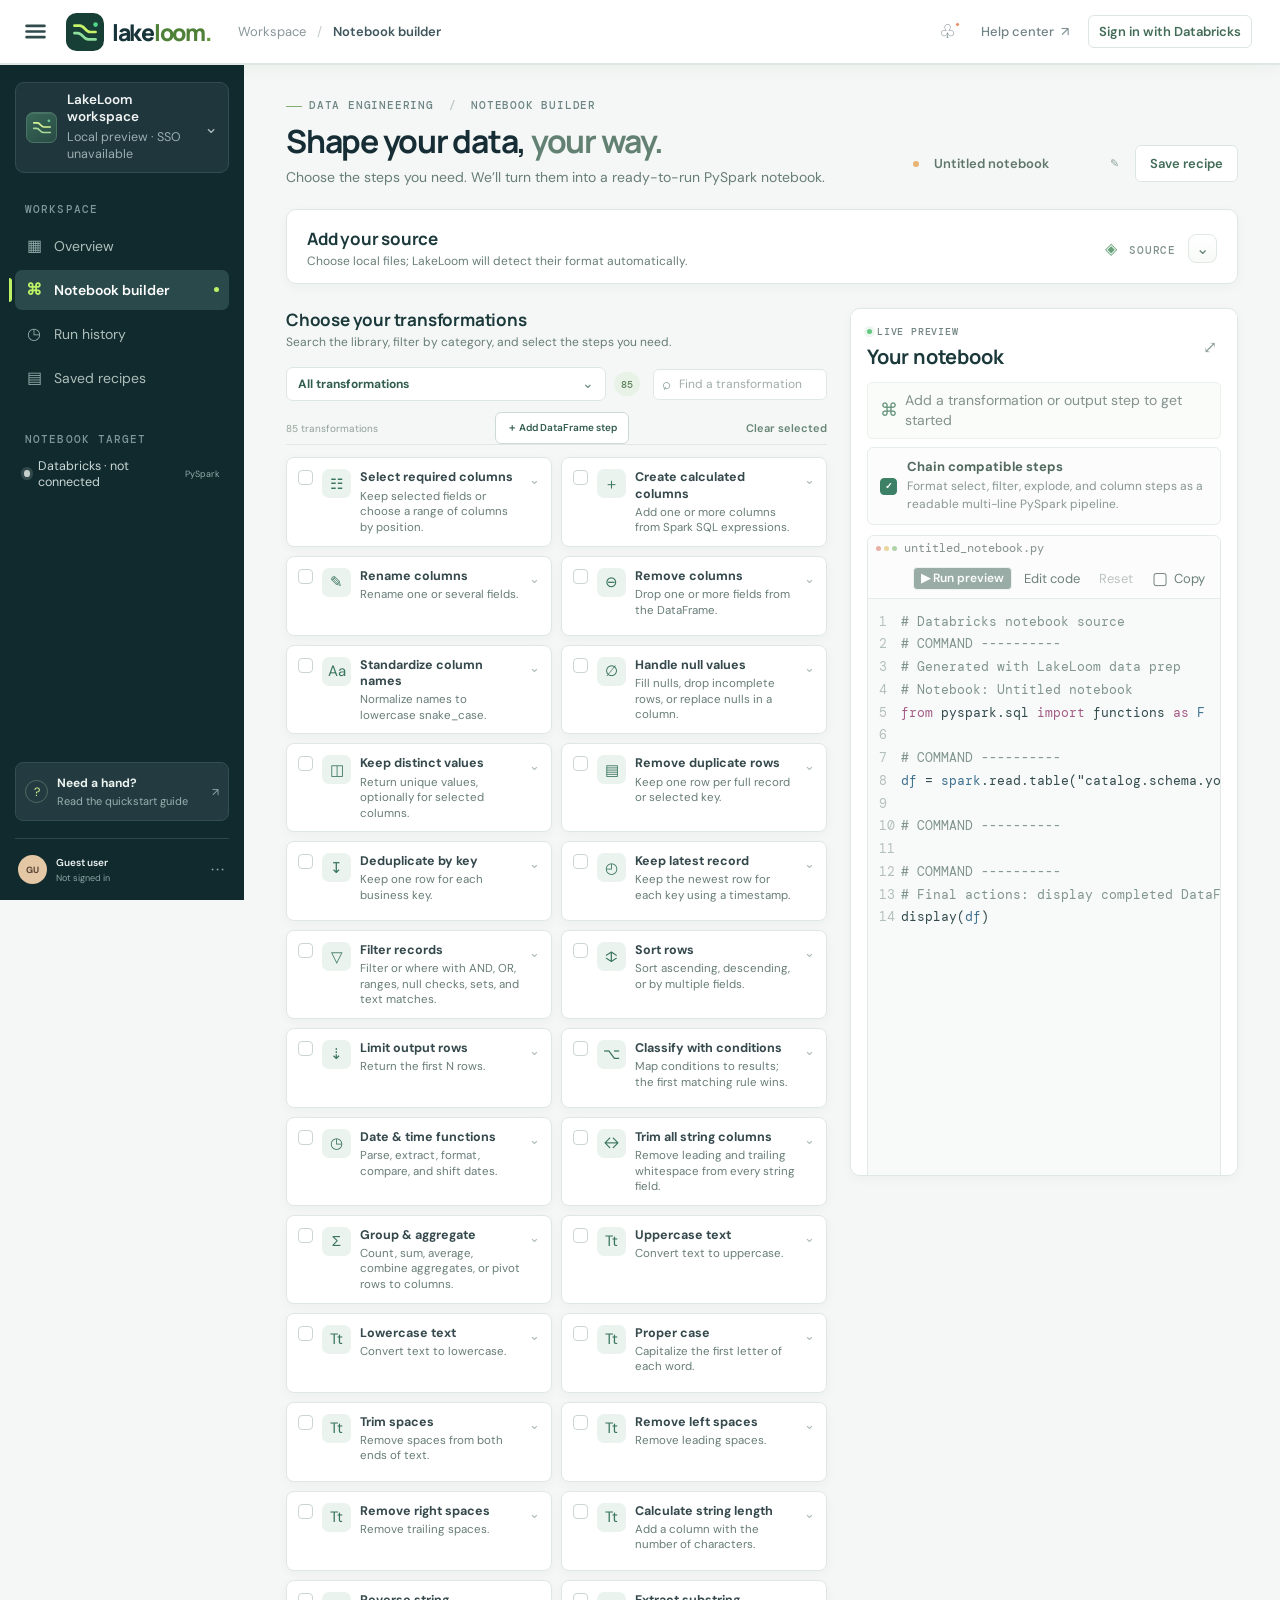
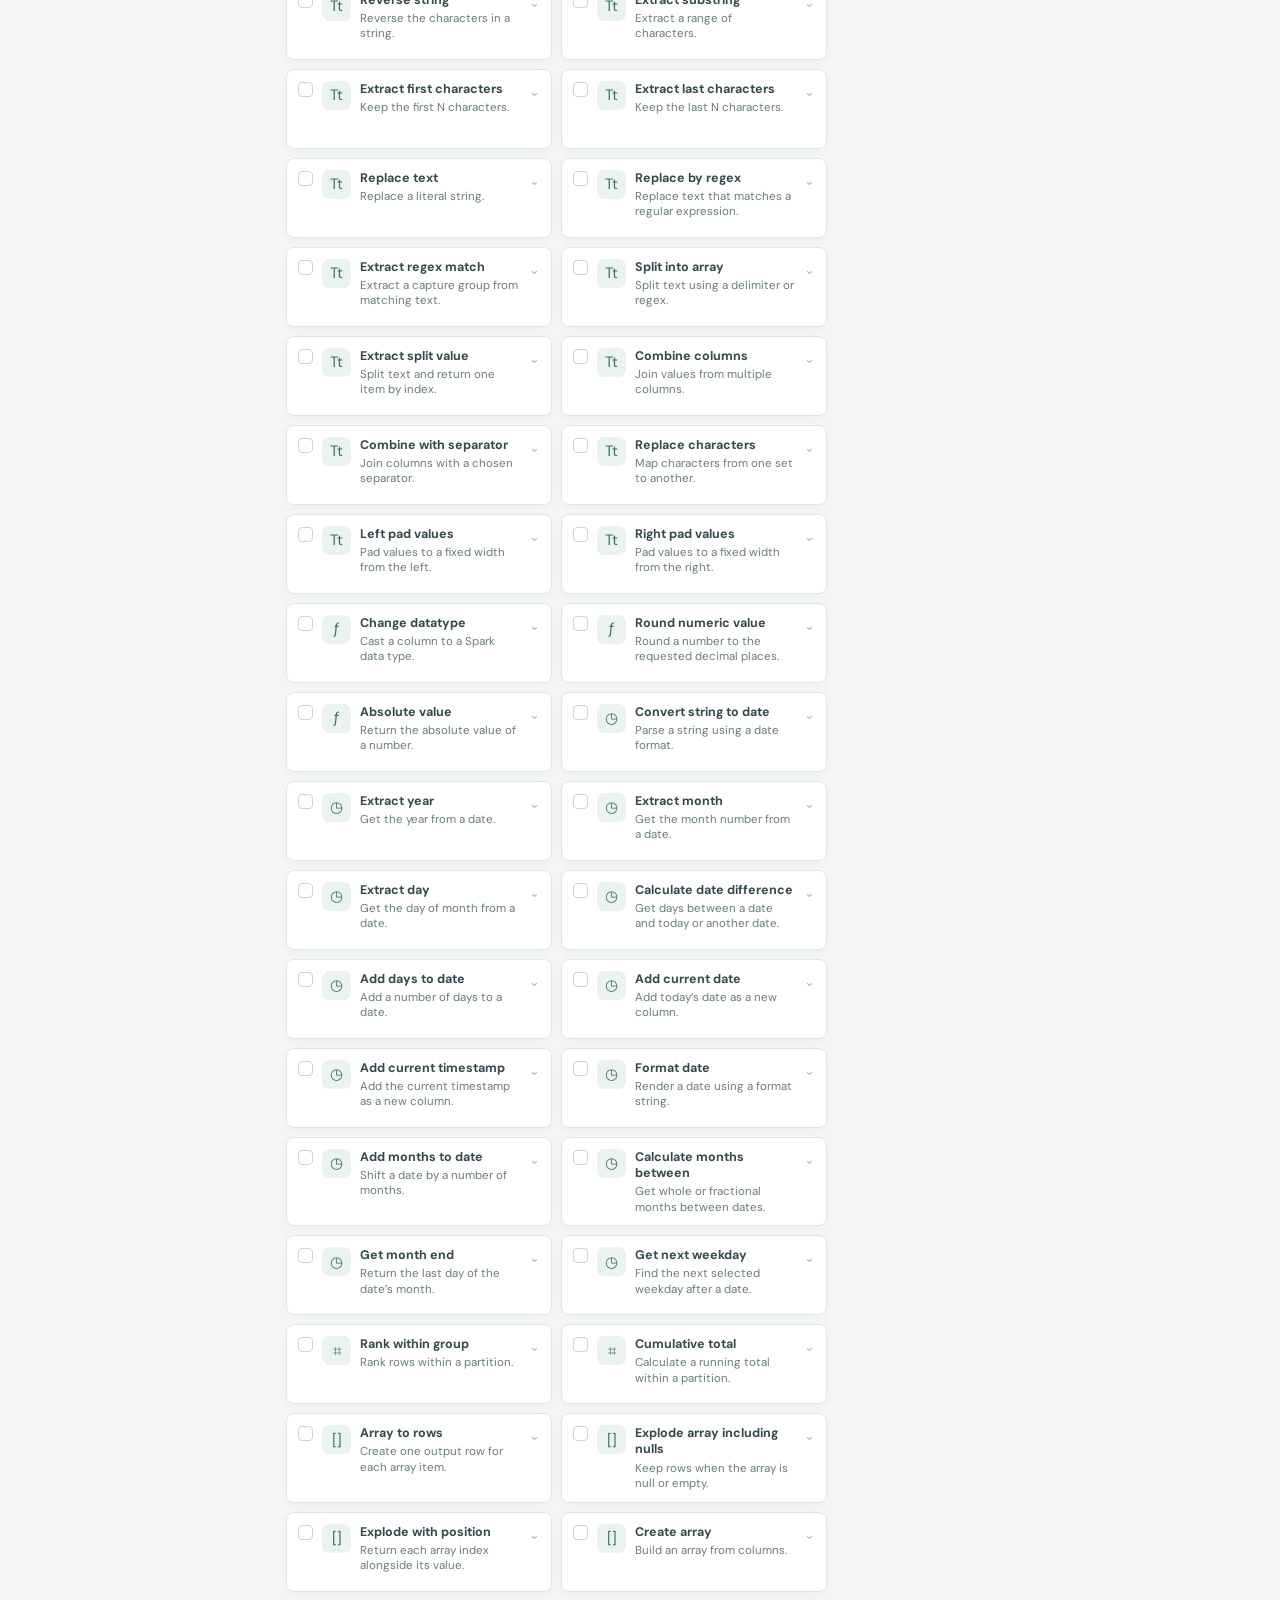
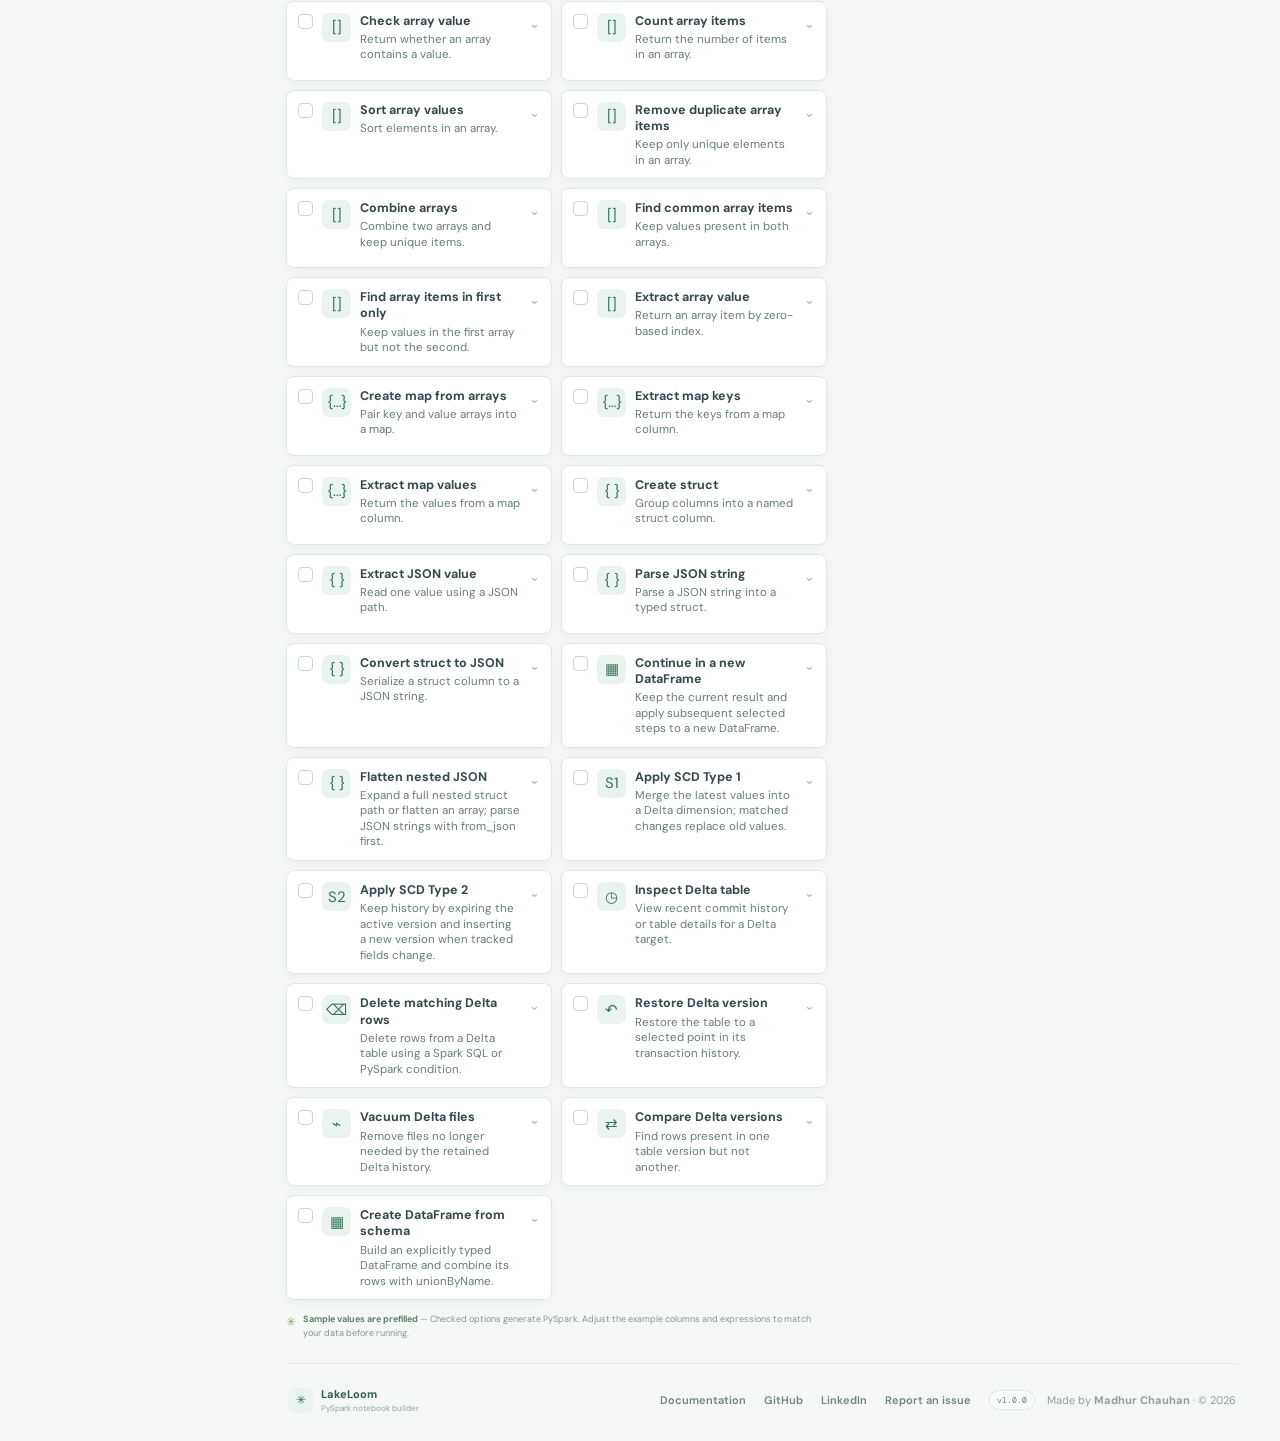
==== commit b857655c: "Optimize the modules" ====
--- a/index.html
+++ b/index.html
@@ -14,24 +14,6 @@
   <body>
     <div class="app-shell">
       <aside class="sidebar">
-        <div class="sidebar-brand-row">
-          <a class="brand" href="#overview" data-go-view="overview" aria-label="LakeLoom home" title="LakeLoom workspace">
-            <svg class="brand-mark" viewBox="0 0 36 36" aria-hidden="true" focusable="false">
-              <rect width="36" height="36" rx="10" fill="#28493f" />
-              <path d="M8 12h5c5 0 5 6 10 6h5" fill="none" stroke="#d7f596" stroke-width="2.2" stroke-linecap="round" />
-              <path d="M8 19h3c5 0 5 6 10 6h7" fill="none" stroke="#a9d89b" stroke-width="2.2" stroke-linecap="round" />
-              <circle cx="28" cy="11" r="2" fill="#71c895" />
-            </svg>
-            <span class="brand-name">lake<span class="brand-accent">loom</span><span class="brand-period">.</span></span>
-          </a>
-          <button id="toggleSidebar" class="sidebar-toggle" type="button" aria-label="Collapse sidebar" aria-expanded="true" title="Collapse sidebar">
-            <svg class="sidebar-toggle-icon" viewBox="0 0 20 20" aria-hidden="true" focusable="false">
-              <path class="sidebar-toggle-menu" d="M4 5h12M4 10h12M4 15h12" />
-              <path class="sidebar-toggle-chevron" d="m12 4-6 6 6 6" />
-            </svg>
-          </button>
-        </div>
-
         <div class="workspace-switcher">
           <span class="workspace-icon" aria-hidden="true"><svg viewBox="0 0 32 32" focusable="false"><path d="M4 10h5c5 0 5 6 10 6h9" /><path d="M4 18h4c5 0 5 6 10 6h10" /><circle cx="26" cy="7" r="2" /></svg></span>
           <span class="workspace-copy"><strong>LakeLoom workspace</strong><small id="workspaceSessionStatus">Local preview · checking SSO</small></span>
@@ -58,7 +40,21 @@
 
       <main class="main-area">
         <header class="topbar">
-          <div class="breadcrumbs"><span>Workspace</span><span class="crumb-sep">/</span><span id="breadcrumbCurrent">Notebook builder</span></div>
+          <div class="topbar-leading">
+            <button id="toggleSidebar" class="sidebar-toggle" type="button" aria-label="Collapse sidebar" aria-expanded="true">
+              <svg class="sidebar-toggle-icon" viewBox="0 0 24 24" aria-hidden="true" focusable="false"><path d="M4 7h16M4 12h16M4 17h16" /></svg>
+            </button>
+            <a class="brand header-brand" href="#overview" data-go-view="overview" aria-label="LakeLoom home" title="LakeLoom workspace">
+              <svg class="brand-mark" viewBox="0 0 36 36" aria-hidden="true" focusable="false">
+                <rect width="36" height="36" rx="10" fill="#173f35" />
+                <path d="M8 12h5c5 0 5 6 10 6h5" fill="none" stroke="#c7f36b" stroke-width="2.6" stroke-linecap="round" />
+                <path d="M8 19h3c5 0 5 6 10 6h7" fill="none" stroke="#8fe09c" stroke-width="2.6" stroke-linecap="round" />
+                <circle cx="28" cy="11" r="2.2" fill="#53d58a" />
+              </svg>
+              <span class="brand-name">lake<span class="brand-accent">loom</span><span class="brand-period">.</span></span>
+            </a>
+            <div class="breadcrumbs"><span>Workspace</span><span class="crumb-sep">/</span><span id="breadcrumbCurrent">Notebook builder</span></div>
+          </div>
           <div class="top-actions"><button class="icon-button" aria-label="Notifications">♧<i></i></button><button class="top-help">Help center <span>↗</span></button><button id="authButton" class="auth-button" type="button" aria-haspopup="dialog" aria-controls="authModal" disabled>Checking sign-in…</button></div>
         </header>
 
@@ -80,24 +76,33 @@
               <button id="toggleSourceModule" class="module-toggle" type="button" aria-expanded="false" aria-controls="sourceModuleContent" aria-label="Expand source section" title="Expand source section"><span class="module-toggle-icon" aria-hidden="true">⌄</span></button>
             </div>
             <div id="sourceModuleContent" class="module-content" hidden>
+            <div class="source-method" role="group" aria-label="Source location">
+              <button class="source-method-option is-active" type="button" data-source-mode="files" aria-pressed="true"><span class="source-method-icon">▤</span><span><strong>Files</strong><small>CSV, JSON, TXT, Parquet, Avro, or ORC</small></span><em class="source-method-status" hidden>✓ File selected</em></button>
+              <button class="source-method-option" type="button" data-source-mode="folder" aria-pressed="false"><span class="source-method-icon">▱</span><span><strong>Table folder</strong><small>Delta or Iceberg directory</small></span><em class="source-method-status" hidden>✓ Folder selected</em></button>
+              <button class="source-method-option" type="button" data-source-mode="databricks" aria-pressed="false"><span class="source-method-icon">◇</span><span><strong>Databricks</strong><small>Catalog table or storage path</small></span><em class="source-method-status" hidden>✓ Source selected</em></button>
+            </div>
             <div class="source-fields">
-              <label class="field source-format"><span>Source format</span><select id="sourceFormat"><option value="delta">Delta</option><option value="csv">CSV</option><option value="json">JSON</option><option value="text">Text (TXT)</option><option value="parquet">Parquet</option><option value="avro">Avro</option><option value="orc">ORC</option><option value="iceberg">Iceberg</option></select></label>
+              <label class="field source-format" id="sourceFormatField"><span id="sourceFormatLabel">File format <small>(detected automatically)</small></span><select id="sourceFormat"><option value="delta">Delta</option><option value="csv">CSV</option><option value="json">JSON</option><option value="text">Text (TXT)</option><option value="parquet">Parquet</option><option value="avro">Avro</option><option value="orc">ORC</option><option value="iceberg">Iceberg</option></select></label>
               <label class="field source-path"><span id="sourcePathLabel">Databricks table or storage path</span><div class="input-with-icon"><span class="path-icon">⌕</span><input id="sourcePath" value="catalog.schema.your_table" spellcheck="false" /></div></label>
               <label class="field source-df"><span>DataFrame name</span><input id="dataframeName" value="df" spellcheck="false" /></label>
               <label class="field source-delta-version" id="sourceDeltaVersionField"><span id="sourceVersionLabel">Delta version as of <small>(optional)</small></span><input id="sourceDeltaVersion" type="number" min="0" step="1" placeholder="Latest version" /><small class="setting-hint" id="sourceVersionHint">Read a historical Delta table snapshot, such as version 2.</small></label>
             </div>
             <div class="upload-zone" id="uploadZone">
               <span class="upload-icon" aria-hidden="true">⇧</span>
-              <div class="upload-copy"><strong id="uploadTitle">Choose source files</strong><span id="uploadDescription">CSV, JSON, TXT, Parquet, Avro, or ORC files</span></div>
-              <label class="upload-button" for="sourceFiles" id="uploadButton">Browse files</label>
-              <input class="visually-hidden" id="sourceFiles" type="file" multiple />
+              <div class="upload-copy"><strong id="uploadTitle">Choose a source</strong><span id="uploadDescription">The file or table format is detected after selection</span></div>
+              <div class="upload-actions"><label class="upload-button" for="sourceFiles" id="uploadButton">Choose files</label><label class="upload-button" for="sourceFolder" id="uploadFolderButton" hidden>Choose folder</label></div>
+              <input class="visually-hidden" id="sourceFiles" type="file" multiple accept=".csv,.json,.jsonl,.ndjson,.txt,.text,.log,.parquet,.avro,.orc" />
+              <input class="visually-hidden" id="sourceFolder" type="file" multiple webkitdirectory />
             </div>
             <div class="selected-files" id="selectedFiles" hidden>
               <div class="selected-files-heading"><span id="selectedFilesCount">0 files selected</span><button type="button" id="clearFiles">Remove</button></div>
               <ul id="selectedFilesList"></ul>
             </div>
-            <p class="upload-footnote" id="uploadFootnote">Local file selection only. For one selected file, its name is added to the Databricks storage folder above. Make the file available at that path in your workspace before running the notebook.</p>
-            </div>
+            <p class="upload-footnote" id="uploadFootnote">Selected files are sent to this app for schema inspection and are not saved or uploaded to Databricks. Make the data available at the Databricks path above before running the notebook.</p>
+            <div class="schema-toolbar"><button id="loadSourceSchema" class="secondary-action" type="button">Inspect selected files</button><button id="loadRemoteSchema" class="secondary-action" type="button" disabled>Load from Databricks</button></div>
+            <p id="sourceSchemaStatus" class="schema-status" role="status">Select a file to inspect its columns, or load a Databricks table or path.</p>
+            </div>
+            <section id="sourceSchemaPanel" class="source-schema-panel" hidden aria-labelledby="schemaHeading"><div class="schema-heading"><h3 id="schemaHeading">Source columns</h3><span id="sourceSchemaCount"></span><button id="toggleSourceSchema" class="secondary-action" type="button" aria-expanded="true" aria-controls="sourceSchemaDetails">Collapse columns ▴</button></div><div id="sourceSchemaDetails"><div class="schema-table-wrap"><table class="schema-table"><thead><tr><th>Column name</th><th>Databricks SQL type</th></tr></thead><tbody id="sourceSchemaColumns"></tbody></table></div><p id="sourceSchemaNote" class="schema-note"></p></div></section>
           </section>
 
           <div class="builder-grid">
@@ -112,7 +117,9 @@
                 </div>
                 <label class="operation-search"><span>⌕</span><input id="operationSearch" type="search" placeholder="Find a transformation" aria-label="Find a transformation" /></label>
               </div>
-              <div class="category-row"><span class="operation-count" id="operationCount"></span><button class="clear-selection" id="clearSelection">Clear selected</button></div>
+              <button id="backToAllTransformations" class="secondary-action" type="button" hidden>← Back to all transformations</button>
+              <div class="category-row"><span class="operation-count" id="operationCount"></span><button class="secondary-action" id="addNewDataFrame" type="button">＋ Add DataFrame step</button><button class="clear-selection" id="clearSelection">Clear selected</button></div>
+              <div id="columnValidationSummary" class="column-validation-summary" hidden role="status" aria-live="polite"></div>
               <div class="transform-list" id="transformList"></div>
               <div class="empty-state" id="emptyState" hidden><span>⌕</span><strong>No matching transformations</strong><small>Try another search term or choose a different category.</small></div>
               <div class="tip-row"><span class="tip-spark">✳</span><span><strong>Sample values are prefilled</strong> — Checked options generate PySpark. Adjust the example columns and expressions to match your data before running.</span></div>
@@ -155,25 +162,22 @@
                 </div>
               </section>
               <div class="preview-footer"><span class="python-badge">⌘</span><span>PySpark <b>·</b> Databricks target</span><span class="ready-indicator"><i></i> Code ready</span></div>
-              <label class="download-format-field"><span>Export format</span><select id="downloadFormat" aria-describedby="downloadFormatHint"><option value="databricks">Databricks notebook source (.py)</option><option value="ipynb">Jupyter notebook (.ipynb)</option><option value="txt">Plain text (.txt)</option><option value="markdown">Markdown (.md)</option><option value="html">HTML document (.html)</option><option value="pdf">Print / save as PDF</option></select></label>
-              <button class="generate-button" id="downloadCode"><span>↓</span> Export notebook <span class="button-arrow">↗</span></button>
-              <div class="download-format-hint" id="downloadFormatHint">Databricks source notebook (.py), ready to import into a workspace.</div>
+              <select id="downloadFormat" hidden><option value="databricks">Databricks notebook source (.py)</option><option value="ipynb">Jupyter notebook (.ipynb)</option><option value="txt">Plain text (.txt)</option><option value="markdown">Markdown (.md)</option><option value="html">HTML document (.html)</option><option value="pdf">Print / save as PDF</option></select>
+              <div class="export-menu-wrap">
+                <button class="generate-button" id="downloadCode" type="button" aria-haspopup="menu" aria-expanded="false" aria-controls="exportFormatMenu"><span>↓</span> Export notebook <span class="button-arrow">⌄</span></button>
+                <div class="export-format-menu" id="exportFormatMenu" role="menu" hidden>
+                  <button type="button" role="menuitem" data-export-format="databricks"><strong>Databricks notebook</strong><span>Python source (.py)</span></button>
+                  <button type="button" role="menuitem" data-export-format="ipynb"><strong>Jupyter notebook</strong><span>Notebook file (.ipynb)</span></button>
+                  <button type="button" role="menuitem" data-export-format="txt"><strong>Plain text</strong><span>Code file (.txt)</span></button>
+                  <button type="button" role="menuitem" data-export-format="markdown"><strong>Markdown</strong><span>Document file (.md)</span></button>
+                  <button type="button" role="menuitem" data-export-format="html"><strong>HTML document</strong><span>Standalone webpage (.html)</span></button>
+                  <button type="button" role="menuitem" data-export-format="pdf"><strong>PDF</strong><span>Open print / Save as PDF</span></button>
+                </div>
+              </div>
+              <div class="download-format-hint" id="downloadFormatHint">Click Export notebook, then choose a download format. The download starts immediately.</div>
               <div class="preview-note"><span>✦</span> Edit any line in the preview; Reset restores code from your selected options.</div>
             </aside>
           </div>
-          <footer class="page-footer">
-            <span>Built for your lakehouse</span>
-            <span><i class="footer-spark">✳</i> Every step is transparent, editable PySpark</span>
-            <div class="footer-credits">
-              <span class="footer-author">Made by <strong>Madhur Chauhan</strong></span>
-              <span class="footer-copyright">Copyright © 2026 Madhur Chauhan</span>
-              <nav class="footer-social" aria-label="Social links">
-                <a href="https://github.com/madhurraj11" target="_blank" rel="noopener noreferrer">GitHub</a>
-                <a href="https://www.linkedin.com/in/madhurchauhan1121/" target="_blank" rel="noopener noreferrer">LinkedIn</a>
-                <a href="mailto:madhurchauhan1100@gmail.com">madhurchauhan1100@gmail.com</a>
-              </nav>
-            </div>
-          </footer>
           </section>
 
           <section class="app-view secondary-view" id="overviewView" hidden>
@@ -205,6 +209,80 @@
             <div id="emptyRecipes" class="library-empty" hidden><span>▤</span><strong>No saved recipes yet</strong><p>Configure a notebook, then save it to reuse the source, transformations, and output settings.</p><button class="primary-action" data-go-view="builder" type="button">Open notebook builder</button></div>
             <p class="workspace-note"><span>ⓘ</span> Saved recipes stay in this browser and do not upload source files.</p>
           </section>
+
+          <section class="app-view secondary-view documentation-view" id="documentationView" hidden>
+            <div class="page-heading"><div><div class="eyebrow"><span class="eyebrow-line"></span>LAKELOOM <span class="eyebrow-slash">/</span> GUIDE</div><h1>Product <span>documentation.</span></h1><p class="page-subtitle">Build, review, preview, and export a reusable PySpark notebook from one workspace.</p></div><button class="primary-action" data-go-view="builder" type="button">Open notebook builder</button></div>
+            <div class="docs-callout"><span>✦</span><div><strong>Quick start</strong><p>Choose a source, inspect its columns, select transformations in execution order, review the generated PySpark, then preview or export the notebook.</p></div></div>
+            <div class="docs-grid">
+              <article class="docs-card"><span class="docs-step">01</span><h2>Choose a source</h2><p>Select <strong>Files</strong> for CSV, JSON, TXT, Parquet, Avro, or ORC; <strong>Table folder</strong> for Delta or Iceberg directories; or <strong>Databricks</strong> for a catalog table or storage path.</p><ul><li>Local file formats are detected automatically.</li><li>Enter the Databricks path that the generated notebook will read.</li><li>Selected local files are inspected for schema and are not uploaded to Databricks.</li></ul></article>
+              <article class="docs-card"><span class="docs-step">02</span><h2>Inspect the schema</h2><p>Choose a file or folder and use the source inspection action. LakeLoom displays available columns and their Spark SQL types.</p><ul><li>Unknown transformation columns are highlighted.</li><li>Reinspect after replacing the local source.</li><li>Use Load from Databricks when the source is available only in your workspace.</li></ul></article>
+              <article class="docs-card"><span class="docs-step">03</span><h2>Select transformations</h2><p>Search or browse the transformation library. Select steps in the order they should run and complete the settings shown inside each selected card.</p><ul><li>Hover dropdowns and read the explanation under the selected option.</li><li>Uncheck and reselect a step to change its execution position.</li><li>The live preview updates as settings change.</li></ul></article>
+              <article class="docs-card"><span class="docs-step">04</span><h2>Flatten nested JSON</h2><p>Choose the method that matches the source type.</p><ul><li><strong>Structs only:</strong> enter a path such as <code>order.item.details</code>.</li><li><strong>Single array:</strong> explode one array and optionally expand struct fields.</li><li><strong>Multiple arrays:</strong> add ordered mappings such as <code>orders -&gt; order</code> and <code>order.items -&gt; item</code>, then list the leaf fields to select.</li></ul></article>
+              <article class="docs-card"><span class="docs-step">05</span><h2>Create more DataFrames</h2><p>Select <strong>Continue in a new DataFrame</strong> where a pipeline boundary is required.</p><ul><li>Choose Current result to continue previous transformations.</li><li>Choose Original source to begin again from the input DataFrame.</li><li>Add more DataFrame steps for names such as <code>df_next</code> and <code>df_part</code>.</li></ul></article>
+              <article class="docs-card"><span class="docs-step">06</span><h2>Configure output</h2><p>Enable the write step and choose Delta, CSV, JSON, TXT, Parquet, Avro, ORC, or Iceberg.</p><ul><li>Set the Databricks destination and write mode.</li><li>Add partition columns only when they improve downstream reads.</li><li>Review format-specific settings such as CSV headers and compression.</li></ul></article>
+              <article class="docs-card"><span class="docs-step">07</span><h2>Preview with Databricks</h2><p>Connect through Databricks Apps or a configured Databricks Connect profile. Run preview executes the generated notebook against the connected workspace and displays a limited result.</p><ul><li>Review the code before running it.</li><li>Use Edit code for manual adjustments.</li><li>Reset code to regenerate it from the selected options.</li></ul></article>
+              <article class="docs-card"><span class="docs-step">08</span><h2>Export the notebook</h2><p>Click <strong>Export notebook</strong> and choose a format. The download begins immediately.</p><ul><li>Databricks source: <code>.py</code></li><li>Jupyter: <code>.ipynb</code></li><li>Plain text, Markdown, HTML, or Print / Save as PDF</li></ul></article>
+              <article class="docs-card"><span class="docs-step">09</span><h2>Save and reuse recipes</h2><p>Save the current source, transformations, and output settings as a recipe. Open Saved recipes to restore or delete a configuration.</p><ul><li>Recipes are stored in the current browser.</li><li>Source file contents are not stored in a recipe.</li><li>Verify paths before running a restored recipe.</li></ul></article>
+              <article class="docs-card"><span class="docs-step">10</span><h2>Review activity</h2><p>Run history records local notebook exports and recipe changes. Databricks execution status requires a connected backend.</p><ul><li>Use Clear history to remove local entries.</li><li>Browser data is specific to the current browser profile.</li><li>Report problems through the footer issue link.</li></ul></article>
+            </div>
+            <section class="docs-section">
+              <div class="docs-section-heading"><span>REFERENCE</span><h2>Transformation guide</h2><p>Choose the smallest set of steps that produces the required result. Steps execute in their selected order.</p></div>
+              <div class="docs-table-wrap"><table class="docs-table"><thead><tr><th>Category</th><th>Use it for</th><th>Common operations and guidance</th></tr></thead><tbody>
+                <tr><td>Select &amp; shape</td><td>Control DataFrame columns and structure.</td><td>Select required fields early for wide sources. Create, rename, remove, and standardize columns.</td></tr>
+                <tr><td>Data quality</td><td>Repair missing or duplicate records.</td><td>Handle nulls, distinct rows, duplicate keys, and latest records. Use stable key and timestamp columns.</td></tr>
+                <tr><td>Filter &amp; sort</td><td>Restrict or order records.</td><td>Use PySpark or SQL conditions. Wrap combined PySpark conditions in parentheses when using <code>&amp;</code> and <code>|</code>.</td></tr>
+                <tr><td>Expressions</td><td>Create business fields and clean values.</td><td>Calculated columns, classifications, text cleanup, regex, arrays, maps, and JSON functions.</td></tr>
+                <tr><td>Dates</td><td>Parse, format, compare, and shift dates.</td><td>Use Spark patterns such as <code>yyyy-MM-dd</code> and confirm they match the input text.</td></tr>
+                <tr><td>Analytics</td><td>Summarize data or calculate within groups.</td><td>Group, aggregate, pivot, rank, and cumulative totals. Choose partition keys carefully.</td></tr>
+                <tr><td>Complex types</td><td>Work with arrays, maps, structs, and JSON.</td><td>Explode arrays, parse JSON strings with a schema, and flatten nested fields.</td></tr>
+                <tr><td>DataFrame tools</td><td>Preserve intermediate pipelines.</td><td>Continue from the current result or original source. DataFrame assignments are lazy and do not copy data.</td></tr>
+                <tr><td>Delta &amp; SCD</td><td>Maintain Delta tables and history.</td><td>SCD Type 1 and 2, inspect, compare, delete, restore, and vacuum. Verify targets and permissions first.</td></tr>
+              </tbody></table></div>
+            </section>
+
+            <section class="docs-section">
+              <div class="docs-section-heading"><span>EXAMPLE</span><h2>Flatten multiple JSON array levels</h2><p>Use an ordered explode plan when one array contains structs that contain another array.</p></div>
+              <div class="docs-example-grid">
+                <div class="docs-example"><h3>Array expansion plan</h3><pre><code>orders -&gt; order&#10;order.items -&gt; item</code></pre><p>Each output alias becomes available to the following line. Renaming an alias updates dependent paths in the form.</p></div>
+                <div class="docs-example"><h3>Output field plan</h3><pre><code>user_id&#10;address.city -&gt; city&#10;order.order_id -&gt; order_id&#10;item.product_id -&gt; product_id&#10;item.quantity -&gt; quantity</code></pre><p>Use <code>path -&gt; alias</code> when the output name should differ from the source leaf name.</p></div>
+              </div>
+              <div class="docs-code"><div><span>Generated PySpark pattern</span><button type="button" data-copy-doc-code>Copy example</button></div><pre><code id="docsFlattenCode">df = (&#10;    df&#10;    .withColumn("order", F.explode(F.col("orders")))&#10;    .withColumn("item", F.explode(F.col("order.items")))&#10;    .select(&#10;        F.col("user_id"),&#10;        F.col("address.city").alias("city"),&#10;        F.col("order.order_id").alias("order_id"),&#10;        F.col("item.product_id").alias("product_id")&#10;    )&#10;)</code></pre></div>
+            </section>
+
+            <section class="docs-section">
+              <div class="docs-section-heading"><span>DELTA LAKE</span><h2>SCD and table operations</h2><p>These actions can change a Delta target. Review the generated code and target before running it.</p></div>
+              <div class="docs-detail-grid">
+                <article><h3>SCD Type 1</h3><p>Keeps one current row per business key. Matching records are updated and new records are inserted; previous values are not retained.</p></article>
+                <article><h3>SCD Type 2</h3><p>Preserves history by expiring the current record and inserting a new version with valid-from, valid-to, and current-row fields.</p></article>
+                <article><h3>Inspect and compare</h3><p>Review table history or metadata and compare two versions with distinct or duplicate-preserving differences.</p></article>
+                <article><h3>Restore, delete, and vacuum</h3><p>Restore returns to a prior version, delete removes matching rows, and vacuum removes old files after retention.</p></article>
+              </div>
+            </section>
+
+            <section class="docs-section">
+              <div class="docs-section-heading"><span>TROUBLESHOOTING</span><h2>Common questions</h2></div>
+              <div class="docs-faq">
+                <details><summary>Why is a column highlighted as unknown?</summary><p>The column is unavailable at that position in the selected order. Check spelling, reinspect the source, or move the step after the transformation that creates it.</p></details>
+                <details><summary>Why does a nested array fail in the struct input?</summary><p>The optional nested field input expands structs only. Select Multiple array levels and add each array path to the explode plan.</p></details>
+                <details><summary>Why is a Databricks path required for a local file?</summary><p>The local file is used for schema inspection. The exported notebook runs in Databricks and needs a table or storage path available there.</p></details>
+                <details><summary>Why is Run preview unavailable?</summary><p>Configure Databricks Connect or run LakeLoom as a Databricks App with workspace authentication and source permissions.</p></details>
+                <details><summary>Do new DataFrame steps duplicate data?</summary><p>No. Spark DataFrames are lazy query plans. Assigning a new variable does not execute, copy, cache, or checkpoint the data.</p></details>
+                <details><summary>Where are recipes and history stored?</summary><p>They are stored in the current browser profile. They do not automatically transfer to another browser or device.</p></details>
+              </div>
+            </section>
+            <div class="docs-finish"><div><strong>Ready to build?</strong><p>Open the builder and configure your first reusable PySpark notebook.</p></div><button class="primary-action" data-go-view="builder" type="button">Start building</button></div>
+          </section>
+
+          <footer class="page-footer">
+            <div class="footer-product"><span class="footer-product-mark" aria-hidden="true">✳</span><span><strong>LakeLoom</strong><small>PySpark notebook builder</small></span></div>
+            <nav class="footer-links" aria-label="Product links">
+              <a href="#documentation" data-go-view="documentation">Documentation</a>
+              <a href="https://github.com/madhurraj11/AI_Agent" target="_blank" rel="noopener noreferrer">GitHub</a>
+              <a href="https://www.linkedin.com/in/madhurchauhan1121/" target="_blank" rel="noopener noreferrer">LinkedIn</a>
+              <a href="https://github.com/madhurraj11/AI_Agent/issues/new" target="_blank" rel="noopener noreferrer">Report an issue</a>
+            </nav>
+            <div class="footer-meta"><span class="footer-version">v1.0.0</span><span>Made by <strong>Madhur Chauhan</strong> · © 2026</span></div>
+          </footer>
         </div>
       </main>
     </div>
@@ -229,6 +307,7 @@
         <div class="dialog-actions"><button class="secondary-action" type="button" data-close-modal>Cancel</button><button class="primary-action" type="submit">Save recipe</button></div>
       </form>
     </div>
+    <script src="schema.js"></script>
     <script src="app.js"></script>
   </body>
 </html>
--- a/styles.css
+++ b/styles.css
@@ -52,6 +52,7 @@
 .app-view.preview-focus-mode .output-card,
 .app-view.preview-focus-mode .preview-footer,
 .app-view.preview-focus-mode .download-format-field,
+.app-view.preview-focus-mode .export-menu-wrap,
 .app-view.preview-focus-mode #downloadCode,
 .app-view.preview-focus-mode .download-format-hint,
 .app-view.preview-focus-mode .preview-note{display:none!important}
@@ -645,3 +646,389 @@
 .footer-social a:hover,.footer-social a:focus-visible{color:#3d705b;text-decoration:underline}
 .footer-social a:focus-visible{outline:2px solid #8bbd8d;outline-offset:3px;border-radius:2px}
 @media(max-width:720px){.footer-credits{flex:1 0 100%;justify-content:center}.footer-author{flex:1 0 100%;text-align:center}.footer-social{justify-content:center}}
+
+/* Product footer */
+.page-footer{min-height:58px;padding:15px 2px 0;gap:18px}
+.footer-product{display:flex;align-items:center;gap:8px;color:#435c54}
+.footer-product-mark{width:25px;height:25px;border-radius:7px;display:grid;place-items:center;background:#eaf3e9;color:#4f8768;font-size:12px}
+.footer-product>span:last-child{display:flex;flex-direction:column;gap:2px}
+.footer-product strong{font-size:11px;color:#315c4e}
+.footer-product small{font-size:8px;color:#91a19b}
+.footer-links{display:flex;align-items:center;justify-content:center;gap:18px;margin-left:auto}
+.footer-links a{color:#70857e;text-decoration:none;font-weight:600;transition:color .15s}
+.footer-links a:hover,.footer-links a:focus-visible{color:#2f7058;text-decoration:underline}
+.footer-links a:focus-visible{outline:2px solid #8bbd8d;outline-offset:3px;border-radius:2px}
+.footer-meta{display:flex;align-items:center;gap:12px;color:#91a19a;white-space:nowrap}
+.footer-version{padding:4px 7px;border:1px solid #dce6e1;border-radius:999px;color:#668077;font:8px var(--mono);background:#fafcfb}
+@media(max-width:720px){.page-footer{justify-content:center;text-align:center}.footer-links{order:3;flex:1 0 100%;margin-left:0}.footer-meta{margin-left:auto}}
+@media(max-width:490px){.footer-product{flex:1;text-align:left}.footer-meta{margin-left:0}.footer-links{gap:13px;font-size:8px}}
+
+/* Source metadata and immediate column-reference feedback. */
+.schema-toolbar{display:flex;flex-wrap:wrap;gap:8px;margin-top:16px}
+.schema-toolbar button{font-size:13px;min-height:38px}
+.schema-toolbar button:disabled{opacity:.55;cursor:default}
+.schema-status,.schema-note{font-size:12px;line-height:1.5;color:#718780;margin-top:9px;overflow-wrap:anywhere}
+.schema-status.is-error{color:#a34435}
+.source-schema-panel{margin-top:16px;border:1px solid #dae7df;border-radius:10px;background:#fafcfb;padding:14px;min-width:0}
+.source-schema-panel[hidden],.column-validation-summary[hidden]{display:none}
+.schema-heading{display:flex;align-items:center;justify-content:space-between;flex-wrap:wrap;gap:8px;margin-bottom:10px}
+.schema-heading h3{margin:0;font-size:16px;color:#254d40}
+.schema-heading>span{font-size:12px;color:#718780}
+.schema-table-wrap{overflow:auto;max-height:270px}
+.schema-table{width:100%;border-collapse:collapse;text-align:left;font-size:13px}
+.schema-table th{position:sticky;top:0;background:#edf4ef;color:#526e60;padding:9px 12px}
+.schema-table td{padding:9px 12px;border-top:1px solid #e4ece7;font-family:var(--mono);overflow-wrap:anywhere}
+.schema-table td:last-child{color:#668075}
+.column-validation-summary{margin-bottom:12px;background:#fff6ed;border:1px solid #edcfb8;border-radius:8px;padding:12px;color:#935021;font-size:13px;line-height:1.5;overflow-wrap:anywhere}
+.column-validation-summary p{margin-top:5px}
+.column-field-warning{font-size:12px;line-height:1.4;color:#a34435;overflow-wrap:anywhere}
+.setting-input[aria-invalid="true"],.setting-area[aria-invalid="true"],.setting-select[aria-invalid="true"]{border-color:#ca7564;background:#fff8f6}
+.upload-actions{margin-left:auto;display:flex;gap:6px;flex:none}.upload-actions .upload-button{margin-left:0}
+.source-method{display:grid;grid-template-columns:repeat(3,minmax(0,1fr));gap:10px;margin:0 0 16px 38px}.source-method-option{display:flex;align-items:center;gap:10px;min-height:58px;padding:10px 12px;border:1px solid #dfe8e3;border-radius:8px;background:#fff;color:#526a62;text-align:left;cursor:pointer}.source-method-option:hover{border-color:#a9c6b3;background:#f8fbf8}.source-method-option.is-active{border-color:#76aa86;background:#f1f8f1;box-shadow:0 0 0 2px #76aa8618}.source-method-icon{width:30px;height:30px;display:grid;place-items:center;border-radius:7px;background:#edf4ef;color:#4d8568;font-size:16px;flex:none}.source-method-option>span:last-child{display:flex;flex-direction:column;gap:3px;min-width:0}.source-method-option strong{font-size:11px;color:#324c43}.source-method-option small{font-size:9px;line-height:1.35;color:#82938c}.source-method-option.is-active strong{color:#285c47}.source-fields{grid-template-columns:170px minmax(240px,1fr) 134px 170px}.source-format.is-pending select{color:#879892}.source-fields[hidden],.upload-button[hidden],.upload-zone[hidden],.schema-toolbar[hidden],.schema-toolbar button[hidden],.source-fields>.field[hidden]{display:none}.upload-button:first-child{background:#285c47;color:#fff;border-color:#285c47}.upload-button:first-child:hover{background:#214e3d;border-color:#214e3d}.source-mode-note{font-size:10px;color:#718780}
+@media(max-width:1100px){.source-fields{grid-template-columns:160px minmax(220px,1fr) 130px}.source-delta-version{grid-column:1}.source-method{grid-template-columns:1fr}}
+@media(max-width:720px){.source-method{margin-left:0}.source-method-option{min-height:52px}.source-fields{grid-template-columns:1fr 1fr}.source-delta-version{grid-column:1/-1}}
+.source-method-option.has-source{border-color:#79aa88}.source-method-status{margin-left:auto;padding:4px 7px;border-radius:999px;background:#e1f2e4;color:#286244;font:700 8px var(--sans);font-style:normal;white-space:nowrap}.source-method-status[hidden]{display:none}.source-method-option.is-active:not(.has-source)::after{content:'Viewing';margin-left:auto;padding:4px 7px;border-radius:999px;background:#eaf1ed;color:#60776d;font:700 8px var(--sans)}
+@media(max-width:900px){.source-method-status,.source-method-option.is-active:not(.has-source)::after{display:none}}
+.transform-list > .transform-card{align-self:start}
+.transform-list > .transform-card.is-selected{grid-column:1/-1}
+.export-menu-wrap{position:relative}
+.export-format-menu{position:absolute;left:0;right:0;bottom:calc(100% + 7px);z-index:12;padding:6px;background:#fff;border:1px solid #dce7e2;border-radius:9px;box-shadow:0 14px 35px #18332c2b}
+.export-format-menu[hidden]{display:none}
+.export-format-menu button{width:100%;border:0;border-radius:6px;background:transparent;padding:9px 11px;display:flex;align-items:center;justify-content:space-between;gap:12px;text-align:left;color:#28413b;cursor:pointer;font-family:var(--sans)}
+.export-format-menu button:hover,.export-format-menu button:focus{background:#eef6ef;outline:none}
+.export-format-menu strong{font-size:10px;font-weight:700}
+.export-format-menu span{font-size:9px;color:#84958f;text-align:right}
+
+/* Clear, conventional sidebar collapse control. */
+.sidebar-toggle{width:34px;height:34px;border-radius:9px;border:1px solid #3b5b60;background:#203a40;color:#b9cec7;box-shadow:inset 0 1px #ffffff0a}
+.sidebar-toggle-icon{width:19px;height:19px;stroke-width:1.65}
+.sidebar-toggle-panel,.sidebar-toggle-divider,.sidebar-toggle-chevron{display:block;transition:transform .2s ease}
+.sidebar-toggle:hover{transform:translateY(-1px);border-color:#69887a;background:#294840;color:#d7f596;box-shadow:0 5px 14px #081b2038}
+.sidebar-toggle:active{transform:translateY(0);box-shadow:inset 0 2px 5px #081b2038}
+.sidebar.is-collapsed .sidebar-brand-row{gap:10px;margin-bottom:23px}
+.sidebar.is-collapsed .sidebar-toggle{width:40px;height:36px;border-color:#38565a;border-radius:10px;background:#203a40;color:#c7d8d2}
+.sidebar.is-collapsed .sidebar-toggle-icon{width:20px;height:20px;stroke-width:1.7}
+.sidebar.is-collapsed .sidebar-toggle-chevron{display:block;transform:rotate(180deg);transform-origin:10px 10px}
+.sidebar.is-collapsed .sidebar-toggle:hover{border-color:#6e907f;background:#2b4b42;color:#d7f596}
+@media(max-width:900px){.sidebar.is-collapsed .sidebar-toggle{width:38px;height:34px}}
+@media(max-width:490px){.sidebar.is-collapsed .sidebar-toggle{width:34px;height:32px}.sidebar.is-collapsed .sidebar-toggle-icon{width:18px;height:18px}}
+
+/* Mount the navigation toggle on the rail edge instead of stacking it below the logo. */
+.sidebar-brand-row{position:relative}
+.sidebar-toggle{position:absolute;z-index:6;top:3px;right:-30px;width:30px;height:30px;border-radius:50%;border:1px solid #47636a;background:#183138;color:#c2d4ce;box-shadow:0 5px 16px #071a2038;overflow:visible}
+.sidebar-toggle-panel,.sidebar-toggle-divider{display:none}
+.sidebar-toggle-icon{width:17px;height:17px;stroke-width:2.1}
+.sidebar-toggle-chevron{display:block;transform-origin:10px 10px}
+.sidebar-toggle:hover{transform:translateX(-2px);border-color:#91b49c;background:#2b5045;color:#dcfa9a;box-shadow:0 7px 19px #071a2052}
+.sidebar-toggle:active{transform:scale(.94)}
+.sidebar-toggle::after{content:attr(aria-label);position:absolute;top:calc(100% + 9px);right:0;padding:6px 9px;border:1px solid #d9e6df;border-radius:6px;background:#fff;color:#345047;box-shadow:0 7px 20px #112d3026;font:600 10px/1.2 var(--sans);white-space:nowrap;opacity:0;visibility:hidden;pointer-events:none;transform:translateY(-3px);transition:opacity .15s,visibility .15s,transform .15s}
+.sidebar-toggle:hover::after,.sidebar-toggle:focus-visible::after{opacity:1;visibility:visible;transform:translateY(0)}
+.sidebar.is-collapsed .sidebar-brand-row{height:40px;display:block;margin-bottom:22px}
+.sidebar.is-collapsed .brand{display:flex;justify-content:center;width:100%;height:40px}
+.sidebar.is-collapsed .sidebar-toggle{position:absolute;top:5px;right:-23px;width:30px;height:30px;border-radius:50%;background:#183138;border-color:#47636a}
+.sidebar.is-collapsed .sidebar-toggle-icon{width:17px;height:17px;stroke-width:2.1}
+.sidebar.is-collapsed .sidebar-toggle-chevron{transform:rotate(180deg)}
+.sidebar.is-collapsed .sidebar-toggle:hover{transform:translateX(2px);background:#2b5045;border-color:#91b49c;color:#dcfa9a}
+.sidebar.is-collapsed .sidebar-toggle::after{top:50%;right:auto;left:calc(100% + 9px);transform:translate(-3px,-50%)}
+.sidebar.is-collapsed .sidebar-toggle:hover::after,.sidebar.is-collapsed .sidebar-toggle:focus-visible::after{transform:translate(0,-50%)}
+@media(max-width:900px){.sidebar.is-collapsed .sidebar-toggle{right:-21px;width:28px;height:28px}.sidebar-toggle::after{display:none}}
+@media(max-width:490px){.sidebar.is-collapsed .sidebar-toggle{right:-19px;width:26px;height:26px}}
+
+/* Production-style adaptive navigation: the pane button belongs to the app header. */
+.topbar-leading{display:flex;align-items:center;gap:13px;min-width:0}
+.topbar .sidebar-toggle{position:relative;inset:auto;z-index:auto;width:34px;height:34px;flex:none;border-radius:8px;border:1px solid #dce5e1;background:#fff;color:#60766f;box-shadow:none;overflow:visible}
+.topbar .sidebar-toggle-panel,.topbar .sidebar-toggle-divider,.topbar .sidebar-toggle-chevron{display:block}
+.topbar .sidebar-toggle-icon{width:19px;height:19px;stroke-width:1.65}
+.topbar .sidebar-toggle-chevron{transform:none;transform-origin:10px 10px}
+.topbar .sidebar-toggle[aria-expanded="false"] .sidebar-toggle-chevron{transform:rotate(180deg)}
+.topbar .sidebar-toggle:hover{transform:none;border-color:#a9c6b5;background:#eef5f0;color:#315f4d;box-shadow:0 2px 7px #173b2d12}
+.topbar .sidebar-toggle:active{transform:scale(.96);background:#e5f0e8}
+.topbar .sidebar-toggle:focus-visible{outline:3px solid #79a98938;outline-offset:2px}
+.topbar .sidebar-toggle::after{top:calc(100% + 8px);left:0;right:auto;transform:translateY(-3px)}
+.topbar .sidebar-toggle:hover::after,.topbar .sidebar-toggle:focus-visible::after{transform:translateY(0)}
+@media(max-width:720px){.topbar-leading{gap:9px}.topbar .sidebar-toggle{width:32px;height:32px}.breadcrumbs{font-size:10px}}
+@media(max-width:490px){.topbar .sidebar-toggle{width:30px;height:30px}.topbar .sidebar-toggle-icon{width:17px;height:17px}.breadcrumbs span:first-child,.breadcrumbs .crumb-sep{display:none}}
+
+/* Keep global navigation available during long transformation lists. */
+.topbar{position:sticky;top:0;z-index:4;box-shadow:0 1px 0 #e3e9e6,0 5px 18px #18332c08}
+
+/* Collapsed cards share their row height; expanded cards remain full-width. */
+.transform-list{align-items:stretch;grid-auto-flow:row}
+.transform-list>.transform-card:not(.is-selected){align-self:stretch;height:100%}
+.transform-list>.transform-card:not(.is-selected) .transform-card-head{height:100%;min-height:78px}
+.transform-list>.transform-card.is-selected{align-self:start;height:auto}
+
+/* YouTube-style sidebar header: circular hamburger followed by the product mark. */
+.sidebar .sidebar-brand-row{position:relative;height:42px;display:flex;flex-direction:row;align-items:center;justify-content:flex-start;gap:10px;margin:0 0 25px}
+.sidebar .sidebar-toggle{position:relative;inset:auto;z-index:auto;width:40px;height:40px;display:grid;place-items:center;flex:none;border:0;border-radius:50%;background:transparent;color:#d5e2de;box-shadow:none;overflow:visible}
+.sidebar .sidebar-toggle-icon{display:block;width:24px;height:24px;fill:none;stroke:currentColor;stroke-width:2.2;stroke-linecap:round;stroke-linejoin:round}
+.sidebar .sidebar-toggle:hover{transform:none;border:0;background:#304950;color:#eff7f2;box-shadow:none}
+.sidebar .sidebar-toggle:active{transform:scale(.94);background:#3a555a}
+.sidebar .sidebar-toggle:focus-visible{outline:3px solid #9aca7a66;outline-offset:1px}
+.sidebar .sidebar-toggle::after{content:attr(aria-label);position:absolute;z-index:20;top:calc(100% + 7px);left:0;right:auto;padding:6px 9px;border:1px solid #d9e6df;border-radius:6px;background:#fff;color:#345047;box-shadow:0 7px 20px #112d3026;font:600 10px/1.2 var(--sans);white-space:nowrap;opacity:0;visibility:hidden;pointer-events:none;transform:translateY(-3px);transition:opacity .15s,visibility .15s,transform .15s}
+.sidebar .sidebar-toggle:hover::after,.sidebar .sidebar-toggle:focus-visible::after{opacity:1;visibility:visible;transform:translateY(0)}
+.sidebar .brand{height:40px;margin:0;flex:1;gap:9px}
+.sidebar .brand-mark{width:36px;height:36px}
+.sidebar.is-collapsed .sidebar-brand-row{height:42px;display:flex;justify-content:center;gap:0;margin:0 0 25px}
+.sidebar.is-collapsed .sidebar-toggle{position:relative;inset:auto;width:40px;height:40px;border:0;border-radius:50%;background:transparent;color:#d5e2de}
+.sidebar.is-collapsed .sidebar-toggle-icon{width:24px;height:24px;stroke-width:2.2}
+.sidebar.is-collapsed .sidebar-toggle:hover{transform:none;background:#304950;color:#eff7f2}
+.sidebar.is-collapsed .sidebar-toggle::after{top:50%;left:calc(100% + 9px);right:auto;transform:translate(-3px,-50%)}
+.sidebar.is-collapsed .sidebar-toggle:hover::after,.sidebar.is-collapsed .sidebar-toggle:focus-visible::after{transform:translate(0,-50%)}
+.sidebar.is-collapsed .brand{display:none}
+@media(max-width:900px){.sidebar.is-mobile-expanded:not(.is-collapsed) .sidebar-brand-row{height:42px;display:flex;flex-direction:row;justify-content:flex-start;gap:10px}.sidebar.is-mobile-expanded:not(.is-collapsed) .sidebar-toggle{width:40px;height:40px}.sidebar.is-mobile-expanded:not(.is-collapsed) .brand{display:flex;margin:0}.sidebar .sidebar-toggle::after{display:none}}
+@media(max-width:490px){.sidebar.is-collapsed .sidebar-toggle{width:38px;height:38px}.sidebar.is-collapsed .sidebar-toggle-icon{width:22px;height:22px}}
+
+/* Larger compact-rail controls for easier recognition and clicking. */
+.sidebar.is-collapsed .sidebar-toggle{width:46px;height:46px}
+.sidebar.is-collapsed .sidebar-toggle-icon{width:29px;height:29px;stroke-width:2.25}
+.sidebar.is-collapsed .nav-item{width:50px;height:50px;border-radius:11px}
+.sidebar.is-collapsed .nav-icon{font-size:29px;line-height:1}
+.sidebar.is-collapsed .connection-status{width:12px;height:12px;box-shadow:0 0 0 5px #8fd87b24}
+.sidebar.is-collapsed .help-icon{width:32px;height:32px;font-size:16px}
+.sidebar.is-collapsed .avatar{width:36px;height:36px;font-size:11px}
+@media(max-width:900px){.sidebar.is-collapsed .sidebar-toggle{width:44px;height:44px}.sidebar.is-collapsed .sidebar-toggle-icon{width:27px;height:27px}.sidebar.is-collapsed .nav-item{width:48px;height:48px}.sidebar.is-collapsed .nav-icon{font-size:27px}}
+@media(max-width:490px){.sidebar.is-collapsed .sidebar-toggle{width:42px;height:42px}.sidebar.is-collapsed .sidebar-toggle-icon{width:26px;height:26px}.sidebar.is-collapsed .nav-item{width:46px;height:46px}.sidebar.is-collapsed .nav-icon{font-size:26px}}
+
+/* Keep the product identity visible in compact navigation. */
+.sidebar.is-collapsed{width:168px;padding-inline:12px}
+.main-area.sidebar-collapsed{margin-left:168px}
+.sidebar.is-collapsed .sidebar-brand-row{justify-content:flex-start;gap:9px}
+.sidebar.is-collapsed .brand{display:flex;width:auto;height:42px;min-width:0;flex:1;justify-content:flex-start;margin:0}
+.sidebar.is-collapsed .brand-mark{display:none}
+.sidebar.is-collapsed .brand-name{display:inline;font-size:20px;letter-spacing:-1px;white-space:nowrap}
+.sidebar.is-collapsed .nav-item{margin-inline:auto}
+@media(max-width:900px){.sidebar.is-collapsed{width:156px;padding-inline:10px}.main-area.sidebar-collapsed{margin-left:156px}.sidebar.is-collapsed .brand-name{font-size:18px}}
+@media(max-width:490px){.sidebar.is-collapsed{width:146px;padding-inline:8px}.main-area.sidebar-collapsed{margin-left:146px}.sidebar.is-collapsed .sidebar-brand-row{gap:6px}.sidebar.is-collapsed .brand-name{font-size:17px}}
+
+/* Reference layout: hamburger and LakeLoom wordmark stay on one header row. */
+.sidebar.is-collapsed{width:200px;padding:18px 14px 16px}
+.main-area.sidebar-collapsed{margin-left:200px}
+.sidebar.is-collapsed .sidebar-brand-row{height:48px;display:flex;flex-direction:row;align-items:center;justify-content:flex-start;gap:10px;margin:0 0 24px}
+.sidebar.is-collapsed .sidebar-toggle{width:46px;height:46px;flex:0 0 46px;background:#29464d;color:#edf5f1}
+.sidebar.is-collapsed .sidebar-toggle:hover{background:#38575b}
+.sidebar.is-collapsed .brand{display:flex;width:auto;height:46px;min-width:0;flex:1;align-items:center;justify-content:flex-start;margin:0}
+.sidebar.is-collapsed .brand-mark{display:none}
+.sidebar.is-collapsed .brand-name{display:inline;font-size:21px;letter-spacing:-1.1px;white-space:nowrap}
+@media(max-width:900px){.sidebar.is-collapsed{width:184px;padding-inline:12px}.main-area.sidebar-collapsed{margin-left:184px}.sidebar.is-collapsed .sidebar-brand-row{gap:8px}.sidebar.is-collapsed .sidebar-toggle{width:44px;height:44px;flex-basis:44px}.sidebar.is-collapsed .brand-name{font-size:19px}}
+@media(max-width:490px){.sidebar.is-collapsed{width:174px;padding-inline:10px}.main-area.sidebar-collapsed{margin-left:174px}.sidebar.is-collapsed .sidebar-brand-row{gap:7px}.sidebar.is-collapsed .sidebar-toggle{width:42px;height:42px;flex-basis:42px}.sidebar.is-collapsed .brand-name{font-size:18px}}
+
+/* Compact navigation follows the reference: icon with its label underneath. */
+.sidebar.is-collapsed .side-nav{align-items:center;gap:7px}
+.sidebar.is-collapsed .nav-item{width:104px;height:76px;display:flex;flex-direction:column;justify-content:center;align-items:center;gap:7px;padding:7px;border-radius:12px;font-size:11px}
+.sidebar.is-collapsed .nav-label{display:inline;font-size:11px;line-height:1.1;color:#c3d0cd;text-align:center;white-space:nowrap}
+.sidebar.is-collapsed .nav-item.active .nav-label{color:#f2f7f4;font-weight:700}
+.sidebar.is-collapsed .nav-item:hover{transform:none}
+.sidebar.is-collapsed .nav-dot{display:none}
+@media(max-width:490px){.sidebar.is-collapsed .nav-item{width:96px;height:70px}.sidebar.is-collapsed .nav-label{font-size:10px}}
+
+/* Final adaptive shell, matching the reference header + compact/expanded navigation. */
+.topbar{position:fixed;inset:0 0 auto 0;height:64px;z-index:30;padding:0 28px;background:#fff}
+.topbar-leading{gap:10px}
+.topbar .sidebar-toggle{width:42px;height:42px;border:0;border-radius:50%;background:transparent;color:#263b3d}
+.topbar .sidebar-toggle-icon{width:27px;height:27px;stroke-width:2.25}
+.topbar .sidebar-toggle:hover{background:#e9edeb;color:#172d31;box-shadow:none}
+.topbar .header-brand{height:44px;display:flex;align-items:center;gap:8px;margin:0 18px 0 0;color:#183137;text-decoration:none}
+.topbar .header-brand .brand-mark{display:block;width:38px;height:38px;flex:none}
+.topbar .header-brand .brand-name{display:inline;font:800 23px var(--display);letter-spacing:-1.3px;white-space:nowrap}
+.main-area{padding-top:64px}
+.sidebar{top:64px;bottom:0;height:auto;padding-top:18px}
+.sidebar.is-collapsed{width:96px;padding:14px 8px 16px}
+.main-area.sidebar-collapsed{margin-left:96px}
+.sidebar.is-collapsed .workspace-switcher{display:none}
+.sidebar.is-collapsed .side-nav{margin-top:0;align-items:center;gap:5px}
+.sidebar.is-collapsed .nav-item{width:80px;height:74px;display:flex;flex-direction:column;align-items:center;justify-content:center;gap:7px;padding:7px 4px;border-radius:11px}
+.sidebar.is-collapsed .nav-icon{font-size:28px;line-height:1}
+.sidebar.is-collapsed .nav-label{display:block;font-size:10px;line-height:1.15;color:#c7d3d0;text-align:center;white-space:nowrap}
+.sidebar.is-collapsed .nav-item.active{background:#30494e}
+.sidebar.is-collapsed .nav-item.active .nav-label{color:#f5f8f6}
+.sidebar.is-collapsed .connections-label,.sidebar.is-collapsed .connection-row{display:none}
+.sidebar.is-collapsed .sidebar-bottom .help-card{width:64px;margin-inline:auto}
+.sidebar.is-collapsed .user-row{width:64px;margin-inline:auto}
+@media(max-width:900px){.topbar{padding-inline:14px}.topbar .header-brand{margin-right:8px}.topbar .header-brand .brand-name{font-size:21px}.sidebar.is-collapsed{width:88px;padding-inline:6px}.main-area.sidebar-collapsed{margin-left:88px}.sidebar.is-collapsed .nav-item{width:74px}.sidebar.is-mobile-expanded:not(.is-collapsed){top:64px;height:calc(100vh - 64px);z-index:25}}
+@media(max-width:720px){.topbar .breadcrumbs{display:none}.topbar .header-brand{margin-right:0}.topbar .header-brand .brand-mark{width:34px;height:34px}.topbar .header-brand .brand-name{font-size:20px}}
+@media(max-width:490px){.topbar{height:58px;padding-inline:9px}.main-area{padding-top:58px}.topbar .sidebar-toggle{width:38px;height:38px}.topbar .sidebar-toggle-icon{width:24px;height:24px}.topbar .header-brand{gap:6px}.topbar .header-brand .brand-mark{width:31px;height:31px}.topbar .header-brand .brand-name{font-size:18px}.sidebar{top:58px}.sidebar.is-collapsed{width:80px;padding-inline:4px}.main-area.sidebar-collapsed{margin-left:80px}.sidebar.is-collapsed .nav-item{width:70px;height:68px}.sidebar.is-collapsed .nav-icon{font-size:25px}.sidebar.is-collapsed .nav-label{font-size:9px}.sidebar.is-mobile-expanded:not(.is-collapsed){top:58px;height:calc(100vh - 58px)}}
+
+/* Compact header shows the product mark only; expanded mode restores the name. */
+.topbar .header-brand .brand-name{color:#17343a}
+.topbar .header-brand .brand-accent{color:#4f8037}
+.topbar .header-brand .brand-period{color:#5f9a38}
+.main-area.sidebar-pane-collapsed .topbar .header-brand .brand-name{display:inline}
+
+/* Compact rail uses icons only; expanded navigation keeps its labels. */
+.sidebar.is-collapsed .nav-item{width:64px;height:58px;gap:0;padding:0;border-radius:12px}
+.sidebar.is-collapsed .nav-label{display:none}
+.sidebar.is-collapsed .nav-icon{font-size:29px}
+.sidebar.is-collapsed .nav-item[aria-label]::after{display:block}
+@media(max-width:490px){.sidebar.is-collapsed .nav-item{width:58px;height:54px}.sidebar.is-collapsed .nav-icon{font-size:26px}}
+
+/* Slightly narrower compact rail. */
+.sidebar.is-collapsed{width:86px;padding-inline:6px}
+.main-area.sidebar-collapsed{margin-left:86px}
+.sidebar.is-collapsed .nav-item{width:60px}
+@media(max-width:900px){.sidebar.is-collapsed{width:80px;padding-inline:4px}.main-area.sidebar-collapsed{margin-left:80px}}
+@media(max-width:490px){.sidebar.is-collapsed{width:74px;padding-inline:3px}.main-area.sidebar-collapsed{margin-left:74px}.sidebar.is-collapsed .nav-item{width:56px}}
+
+.sidebar.is-collapsed .side-nav{gap:11px}
+
+/* Align the header toggle with the icon column in both sidebar states. */
+.topbar{padding-left:14px}
+.main-area.sidebar-pane-collapsed .topbar{padding-left:22px}
+@media(max-width:900px){.main-area.sidebar-pane-collapsed .topbar{padding-left:19px}}
+@media(max-width:490px){.main-area.sidebar-pane-collapsed .topbar{padding-left:18px}}
+
+/* The global header never shifts when the navigation changes width. */
+.main-area.sidebar-pane-collapsed .topbar{padding-left:14px}
+.sidebar.is-collapsed .side-nav{align-items:flex-start}
+.sidebar.is-collapsed .nav-item{margin-inline:0}
+.sidebar.is-collapsed .sidebar-bottom .help-card,.sidebar.is-collapsed .user-row{width:58px;margin-left:0;margin-right:0}
+@media(max-width:490px){.main-area.sidebar-pane-collapsed .topbar{padding-left:14px}.sidebar.is-collapsed .sidebar-bottom .help-card,.sidebar.is-collapsed .user-row{width:56px}}
+
+/* Slimmer compact navigation rail. */
+.sidebar.is-collapsed{width:76px;padding-inline:5px}
+.main-area.sidebar-collapsed{margin-left:76px}
+.sidebar.is-collapsed .nav-item{width:58px}
+@media(max-width:900px){.sidebar.is-collapsed{width:72px;padding-inline:4px}.main-area.sidebar-collapsed{margin-left:72px}.sidebar.is-collapsed .nav-item{width:56px}}
+@media(max-width:490px){.sidebar.is-collapsed{width:68px;padding-inline:3px}.main-area.sidebar-collapsed{margin-left:68px}.sidebar.is-collapsed .nav-item{width:54px}}
+
+/* Center every compact-rail item within the sidebar width. */
+.sidebar.is-collapsed .side-nav{align-items:center}
+.sidebar.is-collapsed .nav-item{margin-left:auto;margin-right:auto}
+.sidebar.is-collapsed .sidebar-bottom .help-card,.sidebar.is-collapsed .user-row{margin-left:auto;margin-right:auto}
+
+/* LakeLoom production palette */
+:root{--ink:#172d35;--muted:#687d78;--line:#dfe7e3;--paper:#fff;--canvas:#f4f7f5;--green:#bdf264;--green-dark:#234a3c;--teal:#176b55;--navy:#102a2e}
+body{background:#f4f7f5;color:#172d35}
+.sidebar{background:#102a2e;color:#dce8e4}
+.topbar{background:#fff;border-bottom-color:#dfe7e3;box-shadow:0 1px 0 #dfe7e3,0 5px 18px #18332c0a}
+.topbar .sidebar-toggle{color:#314b4c}
+.topbar .sidebar-toggle:hover{background:#eaf1ed;color:#176b55}
+.sidebar .nav-item{color:#aebfba}
+.sidebar .nav-item:hover{background:#1b393c;color:#f3f8f5}
+.sidebar .nav-item:hover .nav-icon{color:#bdf264}
+.sidebar .nav-item.active{background:#29494b;color:#fff}
+.sidebar .nav-item.active .nav-icon{color:#bdf264}
+.sidebar.is-collapsed .nav-item.active{background:#29494b;box-shadow:inset 0 0 0 1px #ffffff08}
+.source-card,.preview-panel,.metric-card,.dashboard-card,.transform-card,.output-card,.source-schema-panel{border-color:#dfe7e3;box-shadow:0 3px 12px #173b2d0a}
+.transform-card:hover{border-color:#aec9ba;box-shadow:0 5px 15px #173b2d0d}
+.transform-card.is-selected{border-color:#7eae91;box-shadow:0 0 0 3px #176b5512}
+.transform-check:checked{background:#176b55;border-color:#176b55}
+.primary-action,.generate-button{background:#176b55;color:#fff}
+.primary-action:hover,.generate-button:hover{background:#115844}
+.secondary-action{border-color:#cadbd2;color:#315c4e;background:#fff}
+.secondary-action:hover{border-color:#8eb39f;background:#edf5f0}
+.category-tab.selected{color:#176b55;border-bottom-color:#176b55}
+.live-dot,.connection-status{background:#63c781}
+.page-subtitle,.source-heading-copy p,.section-heading-row p,.transform-copy span{color:#687d78}
+.metric-card strong,.dashboard-card h2,.source-heading-copy h2,.section-heading-row h2,.preview-topline h2{color:#1b393b}
+.footer-product-mark,.python-badge,.transform-icon{background:#ebf3ee;color:#39745c}
+.footer-links a:hover,.footer-links a:focus-visible{color:#176b55}
+
+/* Production microinteractions */
+.nav-item,.transform-card,.metric-card,.dashboard-card,.source-card,.output-card,.preview-panel,.primary-action,.secondary-action,.generate-button,.icon-button,.top-help,.auth-button{transition:transform .18s ease,box-shadow .18s ease,border-color .18s ease,background-color .18s ease,color .18s ease}
+.sidebar .nav-item::before{content:"";position:absolute;left:-6px;top:50%;width:3px;height:0;border-radius:0 4px 4px 0;background:#bdf264;transform:translateY(-50%);transition:height .18s ease}
+.sidebar .nav-item.active::before{height:24px}
+.sidebar .nav-item:hover .nav-icon{transform:scale(1.08)}
+.nav-icon,.transform-icon,.metric-icon{transition:transform .18s ease,color .18s ease,background-color .18s ease}
+.transform-card:not(.is-selected):hover{transform:translateY(-2px)}
+.transform-card:hover .transform-icon{transform:scale(1.06)}
+.transform-card.is-selected .transform-icon{background:#e3f1e8;color:#176b55}
+.metric-card:hover,.dashboard-card:hover{transform:translateY(-3px);border-color:#b9cec3;box-shadow:0 10px 28px #173b2d12}
+.metric-card:hover .metric-icon,.dashboard-card:hover .transform-icon{transform:translateY(-1px) scale(1.06)}
+.source-card:hover,.output-card:hover{border-color:#c4d6cc;box-shadow:0 7px 22px #173b2d0d}
+.primary-action:hover,.generate-button:hover{transform:translateY(-1px);box-shadow:0 7px 18px #176b5526}
+.primary-action:active,.secondary-action:active,.generate-button:active,.auth-button:active{transform:translateY(0) scale(.98)}
+.secondary-action:hover,.auth-button:hover{transform:translateY(-1px);box-shadow:0 5px 14px #173b2d10}
+.top-help:hover,.icon-button:hover{color:#176b55;transform:translateY(-1px)}
+.setting-input:hover,.setting-select:hover,.setting-area:hover,.field input:hover,.field select:hover{border-color:#b7ccc1}
+.setting-input:focus,.setting-select:focus,.setting-area:focus,.field input:focus,.field select:focus{border-color:#549374;box-shadow:0 0 0 3px #176b5517}
+.app-view:not([hidden]){animation:view-enter .22s ease both}
+@keyframes view-enter{from{opacity:.65;transform:translateY(4px)}to{opacity:1;transform:none}}
+@media(prefers-reduced-motion:reduce){*,*::before,*::after{scroll-behavior:auto!important;animation-duration:.01ms!important;animation-iteration-count:1!important;transition-duration:.01ms!important}}
+
+/* More readable History view typography. */
+#historyView .eyebrow{font-size:11px;letter-spacing:1px}
+#historyView .page-subtitle{font-size:14px;line-height:1.5}
+#historyView #clearHistory{font-size:12px;padding:10px 14px}
+#historyView .history-callout{gap:14px;padding:17px 19px}
+#historyView .history-callout>span{font-size:21px}
+#historyView .history-callout strong{font-size:13px}
+#historyView .history-callout p{font-size:11px;line-height:1.55;margin-top:5px}
+#historyView .history-list{padding:3px 20px}
+#historyView .activity-item{gap:13px;padding:17px 0}
+#historyView .activity-mark{width:34px;height:34px;border-radius:8px;font-size:17px}
+#historyView .activity-item strong{font-size:12px}
+#historyView .activity-item p{font-size:10px;margin-top:4px}
+#historyView .activity-item time{font-size:10px}
+@media(max-width:720px){#historyView .page-subtitle{font-size:12px}#historyView .history-callout strong{font-size:12px}#historyView .history-callout p{font-size:10px}#historyView .activity-item strong{font-size:11px}}
+
+/* More readable Saved Recipes view typography. */
+#recipesView .eyebrow{font-size:11px;letter-spacing:1px}
+#recipesView .page-subtitle{font-size:14px;line-height:1.5}
+#recipesView #saveRecipeFromLibrary{font-size:12px;padding:11px 15px}
+#recipesView .library-empty{max-width:540px;padding:38px 34px;margin-top:58px}
+#recipesView .library-empty>span{font-size:32px}
+#recipesView .library-empty strong{font-size:17px;margin-top:12px}
+#recipesView .library-empty p{font-size:12px;line-height:1.55;margin:10px auto 20px;max-width:440px}
+#recipesView .library-empty .primary-action{font-size:12px;padding:12px 17px}
+#recipesView .workspace-note{gap:9px;font-size:11px;line-height:1.5;margin-top:21px}
+#recipesView .workspace-note span{font-size:16px}
+#recipesView .recipe-card h2{font-size:15px}
+#recipesView .recipe-card p{font-size:11px}
+#recipesView .recipe-card>small{font-size:10px}
+@media(max-width:720px){#recipesView .page-subtitle{font-size:12px}#recipesView .library-empty{padding:28px 22px}#recipesView .library-empty strong{font-size:15px}#recipesView .library-empty p{font-size:11px}#recipesView .workspace-note{font-size:10px}}
+
+/* In-app documentation */
+.documentation-view{max-width:1180px;margin-inline:auto}
+.documentation-view .page-subtitle{font-size:14px;line-height:1.55}
+.docs-callout{display:flex;align-items:flex-start;gap:14px;padding:18px 20px;margin-bottom:18px;border:1px solid #cfe0d6;border-radius:11px;background:#edf5f0;color:#39745c}
+.docs-callout>span{font-size:21px;color:#65a14a}
+.docs-callout strong{display:block;font-size:14px;color:#244b3c}
+.docs-callout p{font-size:12px;line-height:1.55;margin-top:4px;color:#5d756c}
+.docs-grid{display:grid;grid-template-columns:repeat(2,minmax(0,1fr));gap:14px}
+.docs-card{position:relative;padding:23px 23px 21px;border:1px solid #dfe7e3;border-radius:12px;background:#fff;box-shadow:0 3px 12px #173b2d0a;transition:transform .18s ease,border-color .18s ease,box-shadow .18s ease}
+.docs-card:hover{transform:translateY(-2px);border-color:#aec9ba;box-shadow:0 10px 26px #173b2d10}
+.docs-step{display:inline-grid;place-items:center;min-width:31px;height:25px;padding-inline:7px;border-radius:7px;background:#eaf3ed;color:#39745c;font:700 10px var(--mono)}
+.docs-card h2{font:700 17px var(--display);color:#1b393b;margin:13px 0 7px}
+.docs-card>p{font-size:12px;line-height:1.6;color:#62776f}
+.docs-card ul{margin:13px 0 0;padding-left:19px;color:#657a72;font-size:11px;line-height:1.65}
+.docs-card li+li{margin-top:4px}
+.docs-card code{padding:2px 5px;border-radius:4px;background:#f0f5f2;color:#315c4e;font:10px var(--mono)}
+.docs-finish{display:flex;align-items:center;justify-content:space-between;gap:18px;margin-top:18px;padding:22px 24px;border-radius:12px;background:#173e35;color:#fff}
+.docs-finish strong{font:700 17px var(--display)}
+.docs-finish p{font-size:11px;color:#bfd0c9;margin-top:4px}
+.docs-finish .primary-action{background:#bdf264;color:#173e35}
+.docs-finish .primary-action:hover{background:#cafa78}
+@media(max-width:720px){.docs-grid{grid-template-columns:1fr}.documentation-view .page-heading{flex-direction:column}.docs-card{padding:19px}.docs-finish{align-items:flex-start;flex-direction:column}.documentation-view .page-subtitle{font-size:12px}}
+.docs-section{margin-top:28px;padding-top:26px;border-top:1px solid #dfe7e3}
+.docs-section-heading{max-width:760px;margin-bottom:15px}
+.docs-section-heading>span{font:700 9px var(--mono);letter-spacing:1.2px;color:#4d876c}
+.docs-section-heading h2{font:700 23px var(--display);color:#19363a;margin:7px 0 5px}
+.docs-section-heading p{font-size:12px;line-height:1.55;color:#687d78}
+.docs-table-wrap{overflow:auto;border:1px solid #dfe7e3;border-radius:11px;background:#fff}
+.docs-table{width:100%;min-width:760px;border-collapse:collapse;text-align:left}
+.docs-table th{padding:13px 15px;background:#edf4f0;color:#315c4e;font-size:11px}
+.docs-table td{padding:14px 15px;border-top:1px solid #e7edea;color:#60756d;font-size:11px;line-height:1.5;vertical-align:top}
+.docs-table td:first-child{font-weight:700;color:#294b40;white-space:nowrap}
+.docs-table code{padding:2px 4px;border-radius:4px;background:#f0f5f2;color:#315c4e;font:10px var(--mono)}
+.docs-example-grid,.docs-detail-grid{display:grid;grid-template-columns:repeat(2,minmax(0,1fr));gap:13px}
+.docs-example,.docs-detail-grid article{padding:18px;border:1px solid #dfe7e3;border-radius:10px;background:#fff}
+.docs-example h3,.docs-detail-grid h3{font:700 14px var(--display);color:#294b40;margin:0 0 9px}
+.docs-example p,.docs-detail-grid p{font-size:11px;line-height:1.55;color:#697c75;margin-top:9px}
+.docs-example pre{margin:0;padding:13px;border-radius:7px;background:#102a2e;color:#dce9e3;overflow:auto;font:10px/1.65 var(--mono)}
+.docs-example code{font:inherit}
+.docs-code{margin-top:13px;border:1px solid #294a47;border-radius:10px;overflow:hidden;background:#102a2e}
+.docs-code>div{display:flex;align-items:center;justify-content:space-between;padding:10px 13px;border-bottom:1px solid #294a47;color:#9eb5ae;font:10px var(--mono)}
+.docs-code button{border:1px solid #47665e;border-radius:6px;background:#1d3b3b;color:#dce9e3;padding:5px 9px;cursor:pointer;font:600 9px var(--sans)}
+.docs-code button:hover{background:#294b43;color:#c9f477}
+.docs-code pre{margin:0;padding:17px;overflow:auto;color:#dce9e3;font:10px/1.65 var(--mono)}
+.docs-detail-grid article{transition:transform .18s ease,border-color .18s ease,box-shadow .18s ease}
+.docs-detail-grid article:hover{transform:translateY(-2px);border-color:#aec9ba;box-shadow:0 8px 22px #173b2d0d}
+.docs-faq{display:grid;gap:8px}
+.docs-faq details{border:1px solid #dfe7e3;border-radius:9px;background:#fff;padding:0 16px}
+.docs-faq summary{cursor:pointer;list-style:none;padding:14px 28px 14px 0;color:#294b40;font-size:12px;font-weight:700;position:relative}
+.docs-faq summary::-webkit-details-marker{display:none}
+.docs-faq summary::after{content:"+";position:absolute;right:0;top:11px;color:#4d876c;font-size:18px;font-weight:400}
+.docs-faq details[open] summary::after{content:"−"}
+.docs-faq details p{padding:0 28px 14px 0;color:#687d78;font-size:11px;line-height:1.6}
+@media(max-width:720px){.docs-example-grid,.docs-detail-grid{grid-template-columns:1fr}.docs-section-heading h2{font-size:20px}.docs-code pre{font-size:9px}}
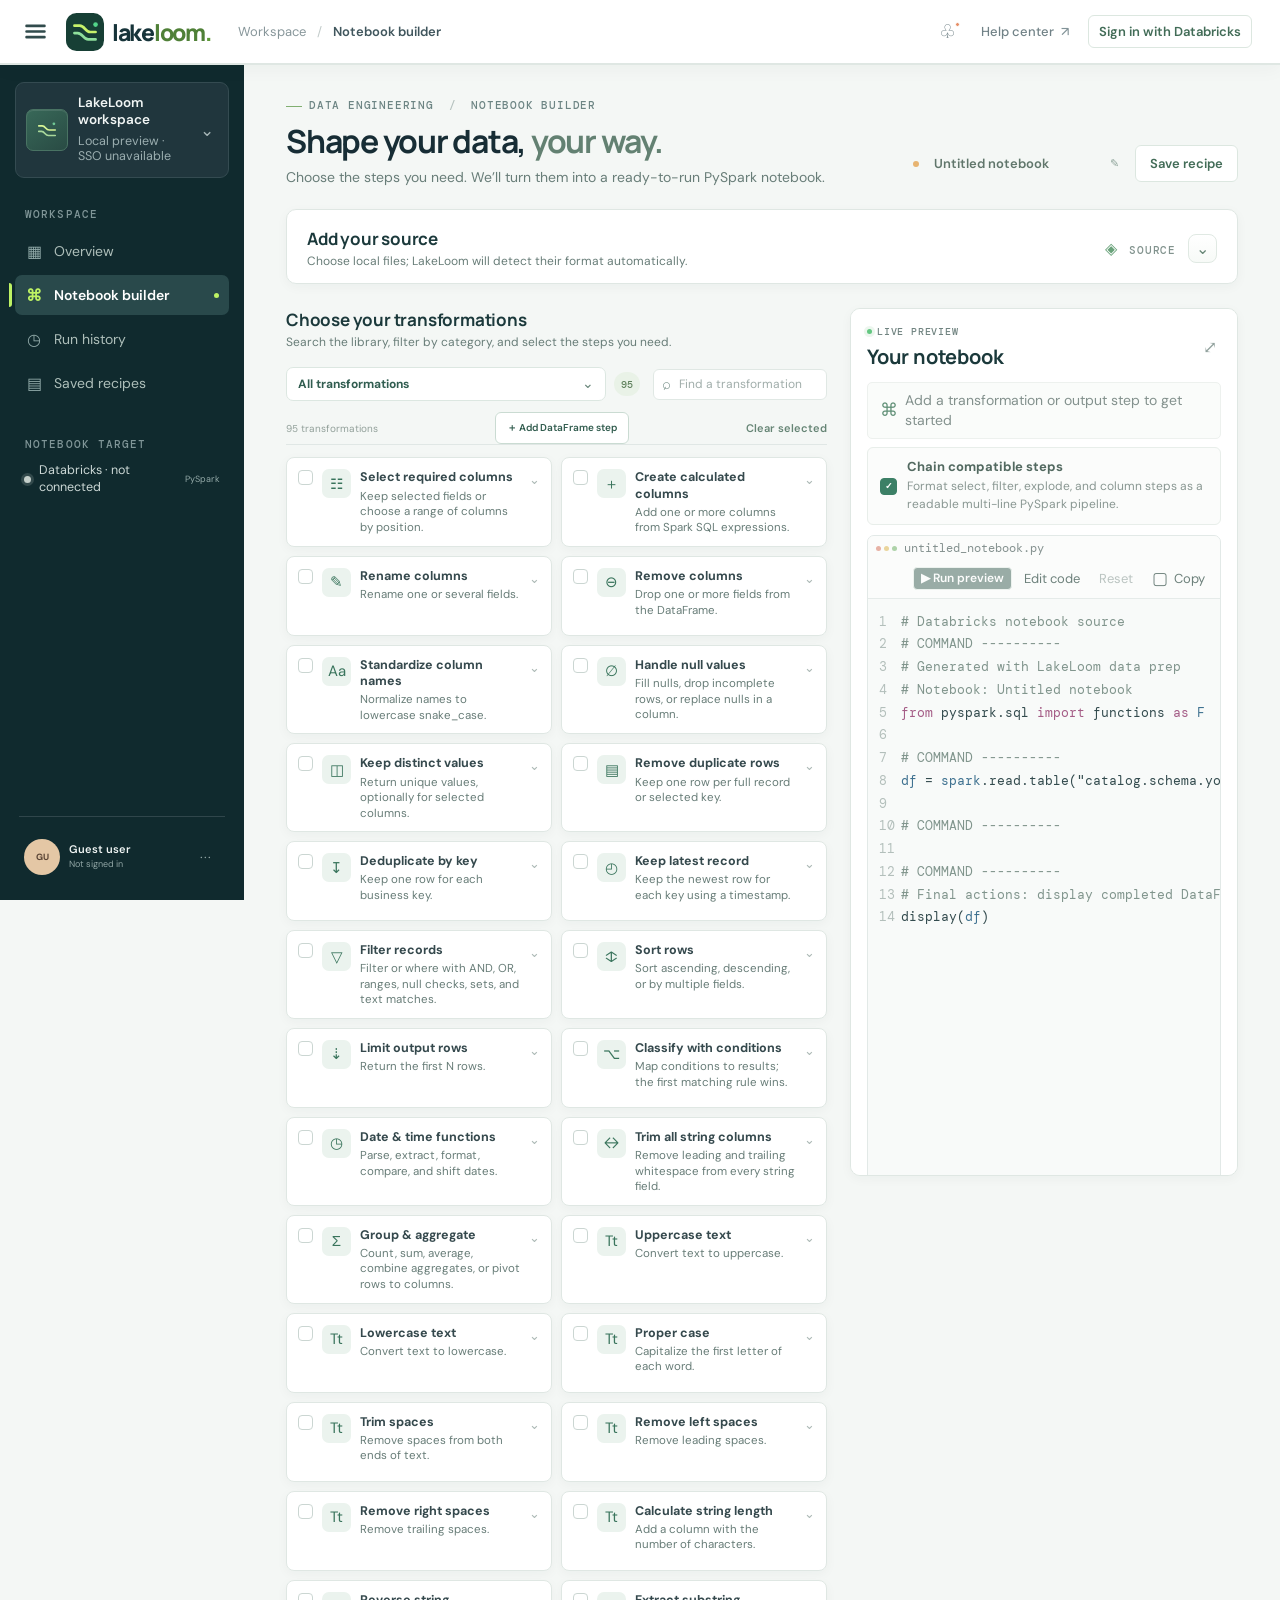
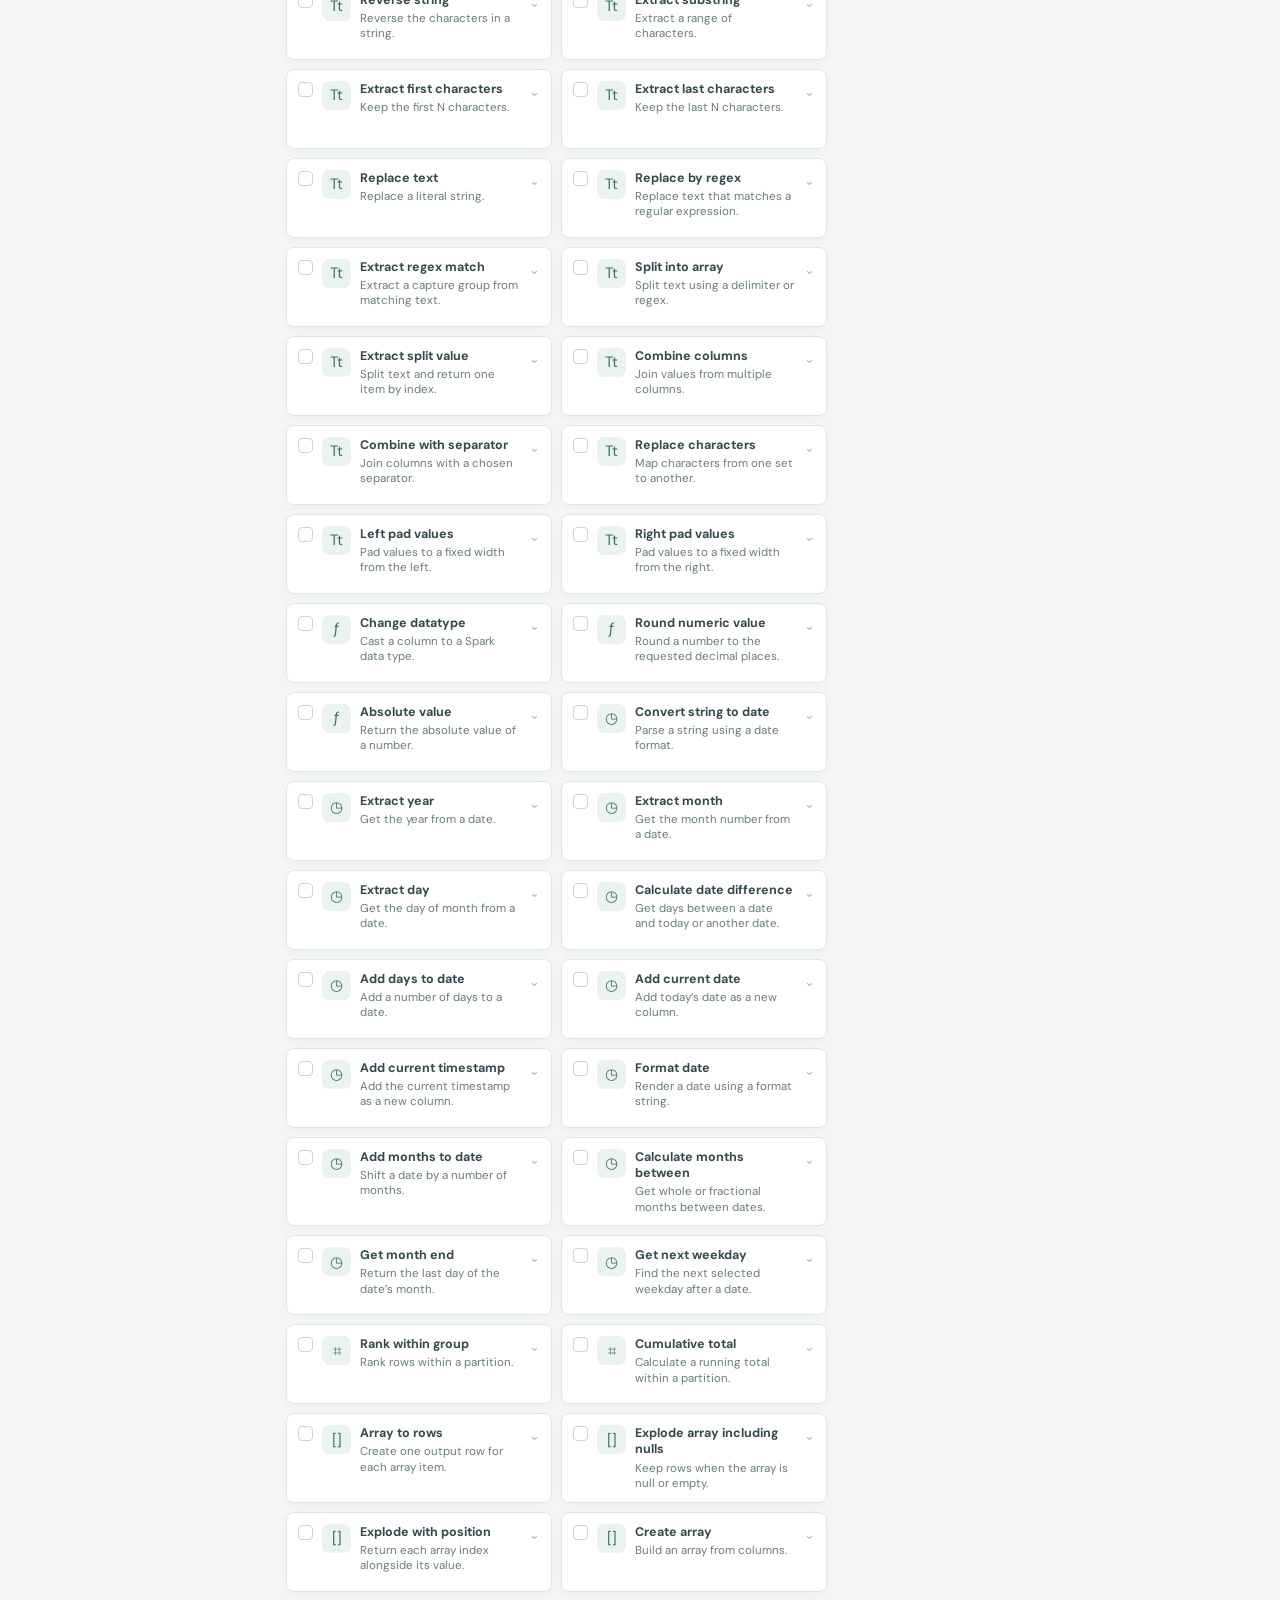
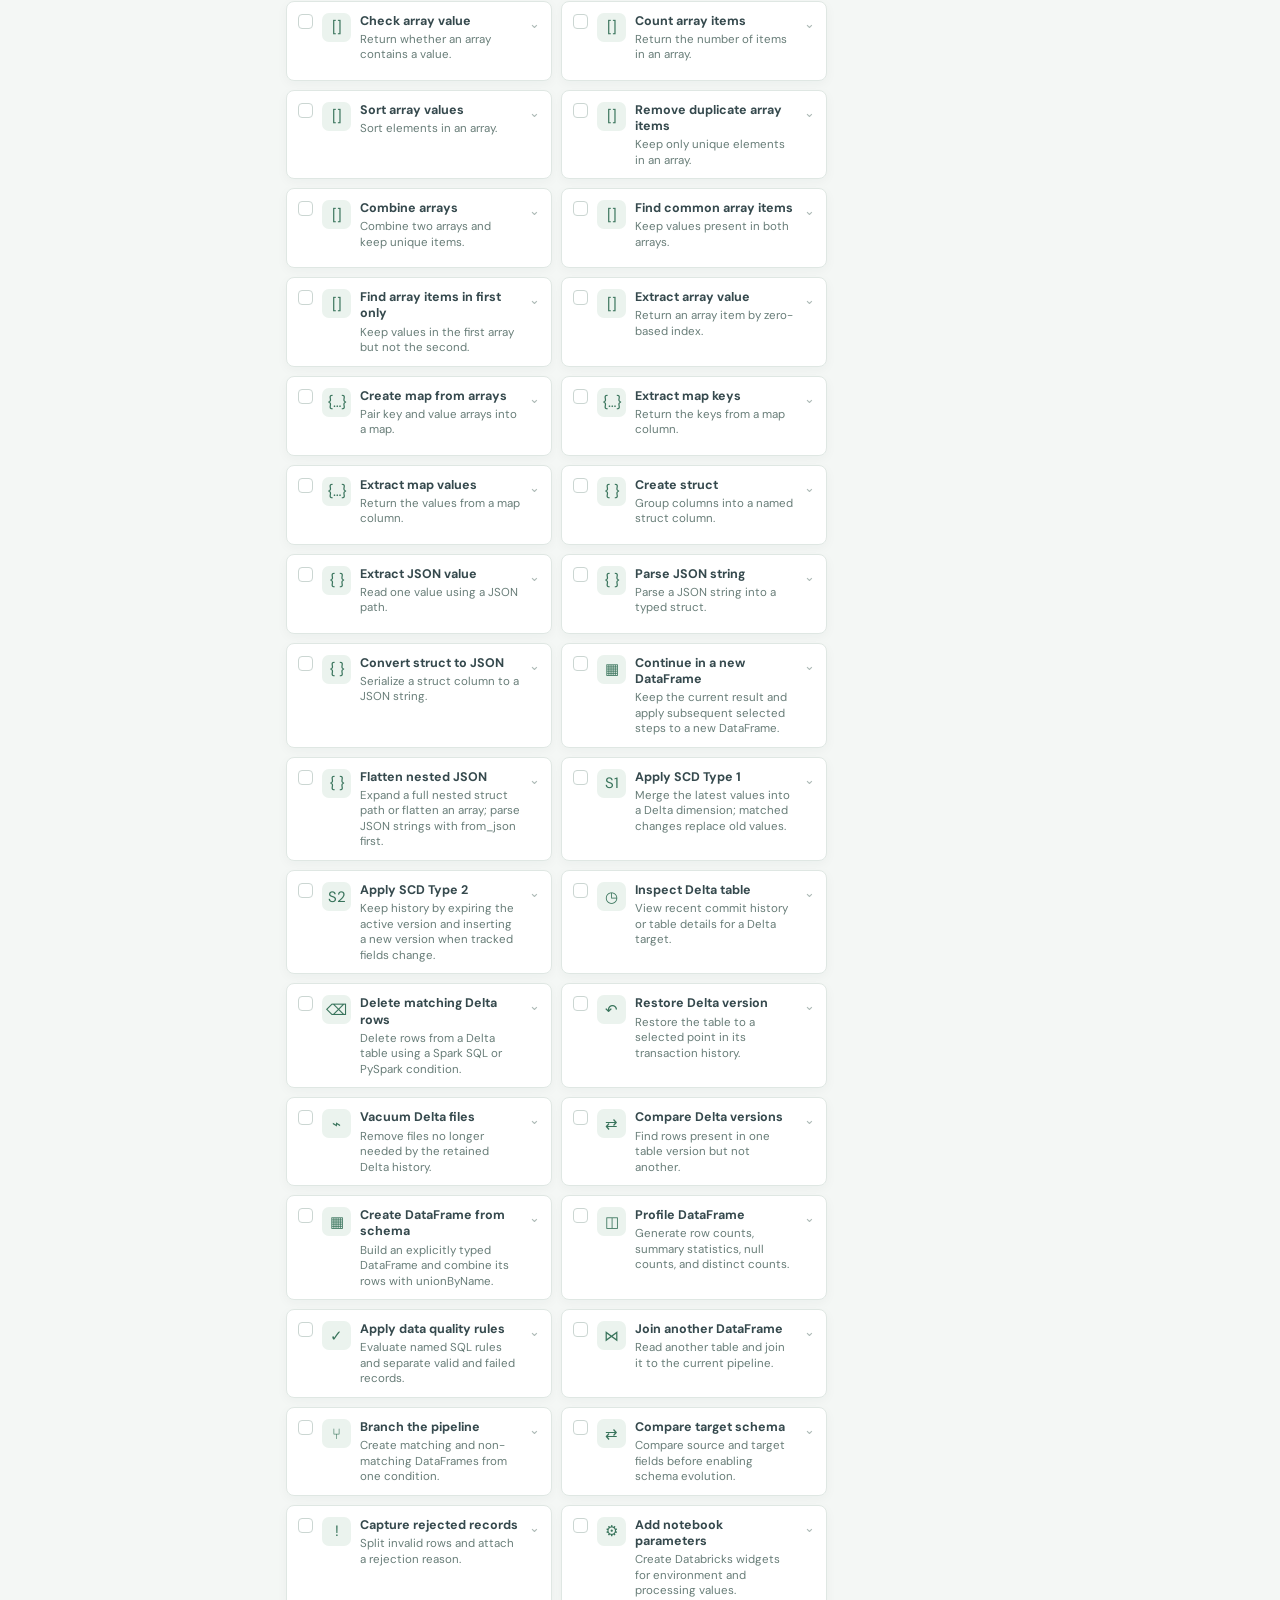
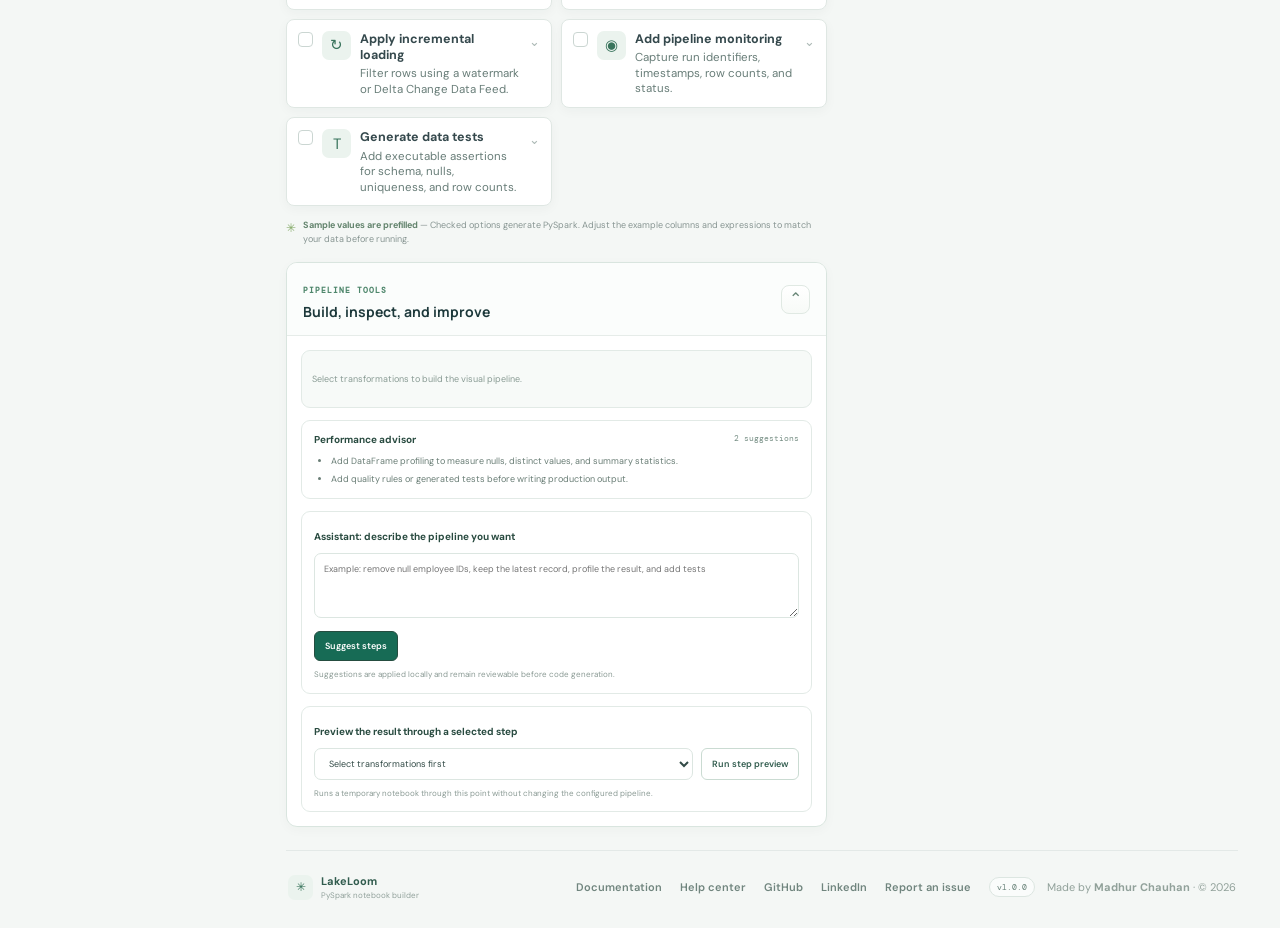
==== commit d2498ea3: "fixed the errors" ====
--- a/index.html
+++ b/index.html
@@ -32,8 +32,7 @@
         <div class="connection-row"><span class="connection-status offline"></span><span>Databricks · not connected</span><span class="connected">PySpark</span></div>
 
         <div class="sidebar-bottom">
-          <div class="help-card"><div class="help-icon">?</div><div><strong>Need a hand?</strong><span>Read the quickstart guide</span></div><span class="help-arrow">↗</span></div>
-          <div class="user-row"><div class="avatar" id="userAvatar">GU</div><div class="user-copy"><strong id="currentUserName">Guest user</strong><span id="currentUserRole">Checking Databricks SSO</span></div><span class="more">···</span></div>
+          <button class="user-row" id="userMenuButton" type="button" aria-haspopup="dialog" aria-controls="authModal"><div class="avatar" id="userAvatar">GU</div><div class="user-copy"><strong id="currentUserName">Guest user</strong><span id="currentUserRole">Checking Databricks SSO</span></div><span class="more" aria-hidden="true">···</span></button>
         </div>
       </aside>
       <button id="sidebarBackdrop" class="sidebar-backdrop" type="button" aria-label="Close navigation" hidden></button>
@@ -55,7 +54,7 @@
             </a>
             <div class="breadcrumbs"><span>Workspace</span><span class="crumb-sep">/</span><span id="breadcrumbCurrent">Notebook builder</span></div>
           </div>
-          <div class="top-actions"><button class="icon-button" aria-label="Notifications">♧<i></i></button><button class="top-help">Help center <span>↗</span></button><button id="authButton" class="auth-button" type="button" aria-haspopup="dialog" aria-controls="authModal" disabled>Checking sign-in…</button></div>
+          <div class="top-actions"><button class="icon-button" type="button" aria-label="Notifications">♧<i></i></button><button class="top-help" type="button" data-go-view="help">Help center <span>↗</span></button><button id="authButton" class="auth-button" type="button" aria-haspopup="dialog" aria-controls="authModal" disabled>Checking sign-in…</button></div>
         </header>
 
         <div class="page-wrap">
@@ -101,8 +100,8 @@
             <p class="upload-footnote" id="uploadFootnote">Selected files are sent to this app for schema inspection and are not saved or uploaded to Databricks. Make the data available at the Databricks path above before running the notebook.</p>
             <div class="schema-toolbar"><button id="loadSourceSchema" class="secondary-action" type="button">Inspect selected files</button><button id="loadRemoteSchema" class="secondary-action" type="button" disabled>Load from Databricks</button></div>
             <p id="sourceSchemaStatus" class="schema-status" role="status">Select a file to inspect its columns, or load a Databricks table or path.</p>
-            </div>
-            <section id="sourceSchemaPanel" class="source-schema-panel" hidden aria-labelledby="schemaHeading"><div class="schema-heading"><h3 id="schemaHeading">Source columns</h3><span id="sourceSchemaCount"></span><button id="toggleSourceSchema" class="secondary-action" type="button" aria-expanded="true" aria-controls="sourceSchemaDetails">Collapse columns ▴</button></div><div id="sourceSchemaDetails"><div class="schema-table-wrap"><table class="schema-table"><thead><tr><th>Column name</th><th>Databricks SQL type</th></tr></thead><tbody id="sourceSchemaColumns"></tbody></table></div><p id="sourceSchemaNote" class="schema-note"></p></div></section>
+            <section id="sourceSchemaPanel" class="source-schema-panel" hidden aria-labelledby="schemaHeading"><div class="schema-heading"><h3 id="schemaHeading">Source columns</h3><span id="sourceSchemaCount"></span><button id="toggleSourceSchema" class="secondary-action" type="button" aria-expanded="true" aria-controls="sourceSchemaDetails">Collapse columns ▴</button></div><div id="sourceSchemaDetails"><div class="schema-table-wrap"><table class="schema-table"><thead><tr><th>Column name</th><th>Data type and nested fields</th></tr></thead><tbody id="sourceSchemaColumns"></tbody></table></div><p id="sourceSchemaNote" class="schema-note"></p></div></section>
+            </div>
           </section>
 
           <div class="builder-grid">
@@ -123,6 +122,15 @@
               <div class="transform-list" id="transformList"></div>
               <div class="empty-state" id="emptyState" hidden><span>⌕</span><strong>No matching transformations</strong><small>Try another search term or choose a different category.</small></div>
               <div class="tip-row"><span class="tip-spark">✳</span><span><strong>Sample values are prefilled</strong> — Checked options generate PySpark. Adjust the example columns and expressions to match your data before running.</span></div>
+              <section class="module-hub" aria-labelledby="moduleHubTitle">
+                <div class="module-hub-heading"><div><span>PIPELINE TOOLS</span><h3 id="moduleHubTitle">Build, inspect, and improve</h3></div><button id="toggleModuleHub" class="module-toggle" type="button" aria-expanded="true" aria-controls="moduleHubContent"><span class="module-toggle-icon">⌃</span></button></div>
+                <div id="moduleHubContent">
+                  <div class="pipeline-visual" id="pipelineVisual"><span class="pipeline-empty">Select transformations to build the visual pipeline.</span></div>
+                  <div class="advisor-panel"><div><strong>Performance advisor</strong><span id="advisorCount">0 suggestions</span></div><ul id="performanceAdvice"><li>Select transformations to receive pipeline-specific guidance.</li></ul></div>
+                  <div class="assistant-panel"><label for="assistantPrompt">Assistant: describe the pipeline you want</label><textarea id="assistantPrompt" placeholder="Example: remove null employee IDs, keep the latest record, profile the result, and add tests"></textarea><div><button id="applyAssistant" class="primary-action" type="button">Suggest steps</button></div><p id="assistantStatus">Suggestions are applied locally and remain reviewable before code generation.</p></div>
+                  <div class="step-preview-panel"><label for="stepPreviewSelect">Preview the result through a selected step</label><div><select id="stepPreviewSelect"><option value="">Select transformations first</option></select><button id="previewCurrentPipeline" class="secondary-action" type="button">Run step preview</button></div><p>Runs a temporary notebook through this point without changing the configured pipeline.</p></div>
+                </div>
+              </section>
             </section>
 
             <aside class="preview-panel" aria-label="Notebook preview">
@@ -204,7 +212,7 @@
           </section>
 
           <section class="app-view secondary-view" id="recipesView" hidden>
-            <div class="page-heading"><div><div class="eyebrow"><span class="eyebrow-line"></span>WORKSPACE <span class="eyebrow-slash">/</span> LIBRARY</div><h1>Saved <span>recipes.</span></h1><p class="page-subtitle">Reuse notebook settings stored in this browser.</p></div><button class="primary-action" id="saveRecipeFromLibrary" type="button">＋ Save current setup</button></div>
+            <div class="page-heading"><div><div class="eyebrow"><span class="eyebrow-line"></span>WORKSPACE <span class="eyebrow-slash">/</span> LIBRARY</div><h1>Saved <span>recipes.</span></h1><p class="page-subtitle">Reuse notebook settings stored in this browser.</p></div><div class="recipe-page-actions"><button class="secondary-action" id="importRecipes" type="button">Import JSON</button><button class="secondary-action" id="exportRecipes" type="button">Export JSON</button><button class="primary-action" id="saveRecipeFromLibrary" type="button">＋ Save current setup</button><input id="recipeImportFile" type="file" accept="application/json,.json" hidden /></div></div>
             <div id="recipeList" class="recipe-grid"></div>
             <div id="emptyRecipes" class="library-empty" hidden><span>▤</span><strong>No saved recipes yet</strong><p>Configure a notebook, then save it to reuse the source, transformations, and output settings.</p><button class="primary-action" data-go-view="builder" type="button">Open notebook builder</button></div>
             <p class="workspace-note"><span>ⓘ</span> Saved recipes stay in this browser and do not upload source files.</p>
@@ -260,6 +268,32 @@
             </section>
 
             <section class="docs-section">
+              <div class="docs-section-heading"><span>ENGINEERING MODULES</span><h2>Build production data pipelines</h2><p>These modules add validation, observability, reusable configuration, and multi-DataFrame workflows to the generated notebook.</p></div>
+              <div class="docs-detail-grid">
+                <article><h3>Profile data</h3><p>Measures row counts, null counts, distinct values, and descriptive statistics. Profile before and after important transformations to understand their effect.</p></article>
+                <article><h3>Data quality rules</h3><p>Enter validation expressions to separate valid and failed rows. Failed records include the rule names so users can diagnose each problem.</p></article>
+                <article><h3>Join DataFrames</h3><p>Read a lookup or fact table and join it using mapped keys and the selected join type. Select only required columns before large joins where possible.</p></article>
+                <article><h3>Branch and reject records</h3><p>Create named DataFrames from matching and nonmatching rows, or route invalid records to a rejected DataFrame with a reason column.</p></article>
+                <article><h3>Schema evolution</h3><p>Compare source and target schemas before writing. For Delta output, merge mode also generates the <code>mergeSchema</code> writer option.</p></article>
+                <article><h3>Parameters and environments</h3><p>Create Databricks widgets for values such as environment, catalog, dates, or paths. One exported notebook can then run with different settings.</p></article>
+                <article><h3>Incremental loading</h3><p>Filter with a watermark column or read Delta Change Data Feed from a starting version. Use checkpoints or a control table to persist progress in an orchestrated job.</p></article>
+                <article><h3>Monitoring</h3><p>Creates a run ID, UTC timestamp, status, and row-count metrics DataFrame that can be displayed or written to an audit target.</p></article>
+                <article><h3>Generated tests</h3><p>Adds assertions for required columns, null values, unique keys, and minimum row counts. Run these before writes or SCD operations.</p></article>
+                <article><h3>Recipe portability</h3><p>Export saved recipes as JSON and import them into another browser. Source files remain local and are never included in the recipe file.</p></article>
+              </div>
+            </section>
+
+            <section class="docs-section">
+              <div class="docs-section-heading"><span>PIPELINE TOOLS</span><h2>Inspect and improve before export</h2><p>The builder provides immediate feedback while you configure the notebook.</p></div>
+              <div class="docs-detail-grid">
+                <article><h3>Visual pipeline</h3><p>Shows the source, every selected transformation in execution order, and the final preview or output. Uncheck and reselect a step to change its position.</p></article>
+                <article><h3>Step preview</h3><p>Select a step and run only the pipeline through that point. This helps locate the transformation where rows or columns first change unexpectedly.</p></article>
+                <article><h3>Performance advisor</h3><p>Flags common structural costs such as sorting before filtering, wide joins, array explosions, large window shuffles, and long unnamed pipelines.</p></article>
+                <article><h3>Pipeline assistant</h3><p>Describe a goal in plain language and LakeLoom suggests matching transformations. The assistant runs locally with keyword rules; review generated settings and expressions before execution.</p></article>
+              </div>
+            </section>
+
+            <section class="docs-section">
               <div class="docs-section-heading"><span>TROUBLESHOOTING</span><h2>Common questions</h2></div>
               <div class="docs-faq">
                 <details><summary>Why is a column highlighted as unknown?</summary><p>The column is unavailable at that position in the selected order. Check spelling, reinspect the source, or move the step after the transformation that creates it.</p></details>
@@ -273,10 +307,40 @@
             <div class="docs-finish"><div><strong>Ready to build?</strong><p>Open the builder and configure your first reusable PySpark notebook.</p></div><button class="primary-action" data-go-view="builder" type="button">Start building</button></div>
           </section>
 
+          <section class="app-view secondary-view help-view" id="helpView" hidden>
+            <div class="page-heading"><div><div class="eyebrow"><span class="eyebrow-line"></span>LAKELOOM <span class="eyebrow-slash">/</span> SUPPORT</div><h1>How can we <span>help?</span></h1><p class="page-subtitle">Find setup instructions, solve common problems, and contact the project maintainer.</p></div><button class="secondary-action" data-go-view="documentation" type="button">Read documentation</button></div>
+            <label class="help-search"><span>⌕</span><input id="helpSearch" type="search" placeholder="Search connection, JSON, preview, export…" aria-label="Search help topics" /></label>
+            <div class="help-topic-grid">
+              <button type="button" data-help-topic="connection"><span>◇</span><strong>Connect Databricks</strong><small>OAuth, profiles, and serverless compute</small></button>
+              <button type="button" data-help-topic="preview"><span>▶</span><strong>Preview problems</strong><small>Disabled buttons and execution errors</small></button>
+              <button type="button" data-help-topic="source"><span>{ }</span><strong>Files and schemas</strong><small>Formats, paths, and nested JSON</small></button>
+              <button type="button" data-help-topic="export"><span>↓</span><strong>Export and recipes</strong><small>Downloads and saved configurations</small></button>
+            </div>
+            <section class="help-panel" data-help-section="connection authentication oauth profile serverless databricks">
+              <div class="docs-section-heading"><span>CONNECTION</span><h2>Connect from your local computer</h2><p>The sign-in checker detects an existing Databricks CLI profile. It does not open a new localhost SSO session.</p></div>
+              <ol class="help-steps"><li><strong>Install the CLI</strong><code>brew install databricks/tap/databricks</code></li><li><strong>Authenticate in your browser</strong><code>databricks auth login --host https://&lt;your-workspace-host&gt; --profile DEFAULT</code></li><li><strong>Enable serverless</strong><code>serverless_compute_id = auto</code><small>Add this line under <code>[DEFAULT]</code> in <code>~/.databrickscfg</code>.</small></li><li><strong>Restart LakeLoom</strong><code>export DATABRICKS_CONFIG_PROFILE=DEFAULT<br>python app.py</code></li></ol>
+            </section>
+            <section class="help-panel" data-help-section="preview run execution disabled error permissions">
+              <div class="docs-section-heading"><span>PREVIEW</span><h2>Preview troubleshooting</h2></div>
+              <div class="docs-faq"><details open><summary>Why is Run preview disabled?</summary><p>LakeLoom did not find a Databricks profile, the workspace session is missing, or the pipeline contains a Delta management or SCD action that is blocked from read-only preview.</p></details><details><summary>Why can I connect but not read a table?</summary><p>Your Databricks user needs permission to use serverless compute and read the catalog, schema, table, volume, or external location entered as the source.</p></details><details><summary>Can preview run completely offline?</summary><p>No. Building, schema inspection for local files, recipes, code generation, and export work offline. PySpark execution uses Databricks compute.</p></details></div>
+            </section>
+            <section class="help-panel" data-help-section="files source schema json nested path csv folder">
+              <div class="docs-section-heading"><span>SOURCES</span><h2>Files, schemas, and nested JSON</h2></div>
+              <div class="docs-faq"><details><summary>Why do I enter a Databricks path after choosing a local file?</summary><p>The browser file is used for schema inspection. The generated notebook needs the equivalent workspace path, such as a Unity Catalog Volume path, when it runs.</p></details><details><summary>How do I read multiline JSON?</summary><p>JSON sources generate a single reader statement with <code>.option("multiline", "true")</code>.</p></details><details><summary>How do I flatten several array levels?</summary><p>Choose Multiple array levels and enter steps in order, for example <code>orders -&gt; order</code> and then <code>order.items -&gt; item</code>.</p></details></div>
+            </section>
+            <section class="help-panel" data-help-section="export download recipe save import browser">
+              <div class="docs-section-heading"><span>EXPORTS</span><h2>Downloads and saved recipes</h2></div>
+              <div class="docs-faq"><details><summary>Where are recipes stored?</summary><p>Recipes and activity history are stored in this browser profile. Use Export JSON to move recipes to another browser or computer.</p></details><details><summary>Which notebook formats can I download?</summary><p>LakeLoom exports Databricks source, Jupyter, plain text, Markdown, HTML, and browser print or PDF formats.</p></details></div>
+            </section>
+            <p class="help-empty" id="helpEmpty" hidden>No matching help topics were found. Try a shorter search.</p>
+            <div class="docs-finish"><div><strong>Still need help?</strong><p>Open an issue with the error message and the steps that produced it. Do not include access tokens.</p></div><a class="primary-action" href="https://github.com/madhurraj11/AI_Agent/issues/new" target="_blank" rel="noopener noreferrer">Report an issue ↗</a></div>
+          </section>
+
           <footer class="page-footer">
             <div class="footer-product"><span class="footer-product-mark" aria-hidden="true">✳</span><span><strong>LakeLoom</strong><small>PySpark notebook builder</small></span></div>
             <nav class="footer-links" aria-label="Product links">
               <a href="#documentation" data-go-view="documentation">Documentation</a>
+              <a href="#help" data-go-view="help">Help center</a>
               <a href="https://github.com/madhurraj11/AI_Agent" target="_blank" rel="noopener noreferrer">GitHub</a>
               <a href="https://www.linkedin.com/in/madhurchauhan1121/" target="_blank" rel="noopener noreferrer">LinkedIn</a>
               <a href="https://github.com/madhurraj11/AI_Agent/issues/new" target="_blank" rel="noopener noreferrer">Report an issue</a>
@@ -295,6 +359,7 @@
         <div class="auth-identity-card" id="authIdentityCard" hidden><span class="auth-identity-icon">✓</span><div><strong id="authIdentityName"></strong><small id="authIdentityEmail"></small></div></div>
         <a class="primary-action dialog-primary" id="authWorkspaceLink" href="#" target="_blank" rel="noopener noreferrer" hidden>Open Databricks workspace <span aria-hidden="true">↗</span></a>
         <button class="secondary-action dialog-primary" id="refreshAuth" type="button">Check sign-in status</button>
+        <p class="auth-check-status" id="authCheckStatus" role="status" aria-live="polite">This checks for an existing Databricks connection.</p>
         <button class="text-action dialog-cancel" type="button" data-close-modal>Close</button>
       </section>
     </div>
--- a/styles.css
+++ b/styles.css
@@ -679,6 +679,11 @@
 .schema-table th{position:sticky;top:0;background:#edf4ef;color:#526e60;padding:9px 12px}
 .schema-table td{padding:9px 12px;border-top:1px solid #e4ece7;font-family:var(--mono);overflow-wrap:anywhere}
 .schema-table td:last-child{color:#668075}
+.schema-column-name{width:18%;min-width:130px;vertical-align:top;color:#203e3f;font-weight:700}
+.schema-simple-type{display:flex;align-items:center;gap:9px;flex-wrap:wrap}.schema-simple-type strong,.schema-type-summary strong{font:700 12px var(--sans);color:#2e5d4c}.schema-simple-type code,.schema-tree-row code{padding:2px 6px;border-radius:4px;background:#edf4ef;color:#698077;font-size:10px}
+.schema-type-summary{display:flex;align-items:center;gap:8px;margin-bottom:8px}.schema-type-summary span{padding:3px 7px;border-radius:999px;background:#eaf5e8;color:#4f795b;font:700 9px var(--sans)}
+.schema-tree,.schema-tree ul{list-style:none;margin:0;padding:0}.schema-tree ul{margin:4px 0 4px 12px;padding-left:16px;border-left:2px solid #d7e6dc}.schema-tree li{margin:4px 0}.schema-tree-row{display:flex;align-items:center;gap:8px;min-height:25px;flex-wrap:wrap}.schema-tree-row strong{color:#294b43;font:700 11px var(--mono)}.schema-tree-row span{color:#526f64;font:11px var(--sans)}.schema-tree-row code{margin-left:auto}
+.schema-raw-type{margin-top:7px;color:#718780}.schema-raw-type summary{cursor:pointer;font:600 9px var(--sans)}.schema-raw-type code{display:block;margin-top:5px;padding:7px;border-radius:5px;background:#f3f7f5;color:#6b8077;font-size:9px;line-height:1.45}
 .column-validation-summary{margin-bottom:12px;background:#fff6ed;border:1px solid #edcfb8;border-radius:8px;padding:12px;color:#935021;font-size:13px;line-height:1.5;overflow-wrap:anywhere}
 .column-validation-summary p{margin-top:5px}
 .column-field-warning{font-size:12px;line-height:1.4;color:#a34435;overflow-wrap:anywhere}
@@ -1032,3 +1037,71 @@
 .docs-faq details[open] summary::after{content:"−"}
 .docs-faq details p{padding:0 28px 14px 0;color:#687d78;font-size:11px;line-height:1.6}
 @media(max-width:720px){.docs-example-grid,.docs-detail-grid{grid-template-columns:1fr}.docs-section-heading h2{font-size:20px}.docs-code pre{font-size:9px}}
+
+/* Advanced pipeline modules */
+.module-hub{margin-top:16px;border:1px solid #d9e5df;border-radius:11px;background:#fff;overflow:hidden;box-shadow:0 3px 12px #173b2d08}
+.module-hub-heading{display:flex;align-items:center;justify-content:space-between;padding:14px 16px;border-bottom:1px solid #e6ece9;background:#fbfdfc}
+.module-hub-heading>div>span{font:700 8px var(--mono);letter-spacing:1px;color:#4f876c}
+.module-hub-heading h3{font:700 14px var(--display);color:#1d393b;margin:4px 0 0}
+.module-hub.is-collapsed .module-hub-heading{border-bottom:0}
+#moduleHubContent{padding:14px;display:grid;gap:12px}
+#moduleHubContent[hidden]{display:none}
+.pipeline-visual{display:flex;align-items:center;gap:7px;min-height:58px;padding:10px;overflow:auto;border:1px solid #e2eae6;border-radius:9px;background:#f7faf8}
+.pipeline-node{flex:none;max-width:150px;padding:8px 10px;border:1px solid #cbdcd3;border-radius:7px;background:#fff;color:#31584a;font-size:9px;font-weight:700;white-space:nowrap;overflow:hidden;text-overflow:ellipsis;box-shadow:0 2px 5px #173b2d08}
+.pipeline-node.source-node{background:#173e35;border-color:#173e35;color:#fff}.pipeline-node.output-node{background:#eafaD9;border-color:#c6dfa7;color:#36582d}
+.pipeline-arrow{flex:none;color:#81a18f}.pipeline-empty{color:#899b94;font-size:9px}
+.advisor-panel,.assistant-panel,.step-preview-panel{border:1px solid #e2eae6;border-radius:9px;padding:12px;background:#fff}
+.advisor-panel>div{display:flex;justify-content:space-between;gap:10px}.advisor-panel strong,.assistant-panel label,.step-preview-panel>label{font-size:10px;color:#294b40;font-weight:700}.advisor-panel>div>span{font:8px var(--mono);color:#789086}
+.advisor-panel ul{margin:9px 0 0;padding-left:17px;color:#697d75;font-size:9px;line-height:1.5}.advisor-panel li+li{margin-top:4px}
+.assistant-panel textarea{width:100%;min-height:65px;margin:8px 0;padding:9px;border:1px solid #dce6e1;border-radius:7px;resize:vertical;color:#334b47;font:9px/1.5 var(--sans);outline:none}
+.assistant-panel textarea:focus{border-color:#549374;box-shadow:0 0 0 3px #176b5517}.assistant-panel>div{display:flex;gap:8px}.assistant-panel .primary-action,.assistant-panel .secondary-action{padding:8px 10px;font-size:9px}.assistant-panel p{margin-top:8px;color:#8a9a94;font-size:8px;line-height:1.45}
+.step-preview-panel>div{display:flex;gap:8px;margin-top:8px}.step-preview-panel select{min-width:0;flex:1;padding:8px 10px;border:1px solid #dce6e1;border-radius:7px;background:#fff;color:#334b47;font:9px var(--sans);outline:none}.step-preview-panel select:focus{border-color:#549374;box-shadow:0 0 0 3px #176b5517}.step-preview-panel .secondary-action{flex:none;padding:8px 10px;font-size:9px}.step-preview-panel p{margin-top:8px;color:#8a9a94;font-size:8px;line-height:1.45}
+.recipe-page-actions{display:flex;align-items:center;justify-content:flex-end;gap:8px;flex-wrap:wrap}.recipe-page-actions .secondary-action,.recipe-page-actions .primary-action{font-size:11px;padding:9px 12px}
+@media(max-width:720px){.recipe-page-actions{justify-content:flex-start}.pipeline-node{max-width:120px}.assistant-panel>div,.step-preview-panel>div{flex-wrap:wrap}.step-preview-panel select{flex-basis:100%}}
+.auth-check-status{margin:10px 0 0;padding:10px 12px;border:1px solid #dce6e1;border-radius:7px;background:#f7faf8;color:#667c73;font-size:11px;line-height:1.45;text-align:left}.auth-check-status.is-connected{border-color:#acd1b6;background:#f0f8f1;color:#2e6945}.auth-check-status.is-unavailable{border-color:#ead7b8;background:#fff9ef;color:#825d28}
+.help-view{max-width:1180px;margin-inline:auto}.help-search{display:flex;align-items:center;gap:10px;margin:4px 0 18px;padding:0 15px;border:1px solid #d6e3dc;border-radius:10px;background:#fff;box-shadow:0 4px 14px #173b2d08}.help-search span{font-size:20px;color:#679078}.help-search input{width:100%;padding:14px 0;border:0;outline:0;background:transparent;color:#29443e;font:13px var(--sans)}.help-topic-grid{display:grid;grid-template-columns:repeat(4,minmax(0,1fr));gap:10px;margin-bottom:16px}.help-topic-grid button{display:flex;flex-direction:column;align-items:flex-start;gap:5px;padding:16px;border:1px solid #dce7e1;border-radius:10px;background:#fff;color:#294b40;text-align:left;cursor:pointer;transition:transform .15s,border-color .15s,box-shadow .15s}.help-topic-grid button:hover{transform:translateY(-2px);border-color:#83ad94;box-shadow:0 8px 18px #173b2d10}.help-topic-grid button>span{font-size:20px;color:#4b8768}.help-topic-grid strong{font-size:12px}.help-topic-grid small{font-size:9px;line-height:1.4;color:#7c9188}.help-panel{margin-top:12px;padding:20px;border:1px solid #dce7e1;border-radius:11px;background:#fff}.help-panel[hidden],.help-empty[hidden]{display:none}.help-steps{display:grid;gap:9px;margin:14px 0 0;padding:0;list-style:none;counter-reset:help-step}.help-steps li{display:grid;grid-template-columns:180px 1fr;gap:7px 14px;align-items:center;padding:11px 12px;border-radius:8px;background:#f7faf8;counter-increment:help-step}.help-steps strong:before{content:counter(help-step,decimal-leading-zero);margin-right:9px;color:#6b9a7c;font:700 9px var(--mono)}.help-steps strong{font-size:11px;color:#315449}.help-steps code{padding:7px 9px;border-radius:5px;background:#eaf1ed;color:#315449;font:10px/1.5 var(--mono);overflow-wrap:anywhere}.help-steps small{grid-column:2;color:#74877f;font-size:9px}.help-empty{padding:32px;text-align:center;color:#758a81}.docs-finish a.primary-action{text-decoration:none}@media(max-width:850px){.help-topic-grid{grid-template-columns:1fr 1fr}.help-steps li{grid-template-columns:1fr}.help-steps small{grid-column:1}}@media(max-width:520px){.help-topic-grid{grid-template-columns:1fr}}
+.sidebar-bottom .help-card{width:100%;color:inherit;font-family:var(--sans);text-align:left;cursor:pointer;transition:border-color .15s,background .15s,transform .15s}.sidebar-bottom .help-card:hover{background:#29454b;border-color:#527067;transform:translateY(-1px)}.sidebar-bottom .help-card:focus-visible{outline:2px solid var(--green);outline-offset:3px}
+.sidebar-bottom{position:relative;padding-top:14px}.sidebar-bottom:before{content:'';position:absolute;top:0;left:4px;right:4px;height:1px;background:#30464b}.sidebar-bottom .user-row{width:100%;min-height:54px;padding:7px 8px;border:1px solid transparent;background:transparent;color:inherit;font-family:var(--sans);text-align:left;cursor:pointer;border-radius:9px;transition:background .15s,border-color .15s}.sidebar-bottom .user-row:hover{background:#1d353c;border-color:#304b51}.sidebar-bottom .user-row:focus-visible{outline:2px solid var(--green);outline-offset:2px}.sidebar-bottom .avatar{width:36px;height:36px;flex:none}.sidebar-bottom .user-copy{gap:2px}.sidebar-bottom .user-copy strong{font-size:11px;line-height:1.25}.sidebar-bottom .user-copy span{font-size:9px;line-height:1.3}.sidebar-bottom .more{width:28px;height:28px;margin-left:auto;display:grid;place-items:center;border-radius:50%;letter-spacing:1px;transition:background .15s,color .15s}.sidebar-bottom .user-row:hover .more{background:#29464d;color:#d7e3df}.sidebar.is-collapsed .sidebar-bottom{padding-top:14px}.sidebar.is-collapsed .sidebar-bottom .user-row{min-height:52px;padding:7px;justify-content:center}.sidebar.is-collapsed .sidebar-bottom .avatar{width:38px;height:38px}
+
+/* Keep the shell readable when browser zoom reduces the effective viewport. */
+.workspace-switcher{height:auto;min-height:59px;padding-top:9px;padding-bottom:9px}.workspace-copy strong,.workspace-copy small{white-space:normal;line-height:1.3;overflow-wrap:anywhere}.workspace-copy{overflow:hidden}.connection-row{height:auto;min-height:36px;display:grid;grid-template-columns:auto minmax(0,1fr) auto;line-height:1.35}.connection-row>span{min-width:0;overflow-wrap:anywhere}.topbar-leading,.breadcrumbs{min-width:0}.breadcrumbs{white-space:nowrap;overflow:hidden}.breadcrumbs span:last-child{overflow:hidden;text-overflow:ellipsis}.page-wrap,.builder-grid,.transform-panel,.preview-panel{min-width:0}.page-heading>div{min-width:0}.page-heading h1,.page-subtitle{overflow-wrap:anywhere}
+@media(max-width:1200px){.builder-grid{grid-template-columns:1fr}.preview-panel{position:static;grid-row:1}.transform-panel{grid-row:2}.connected{display:none}.top-actions{gap:10px}.topbar .breadcrumbs{max-width:260px}.transform-list{grid-template-columns:repeat(2,minmax(0,1fr))}}
+@media(max-width:820px){.transform-list{grid-template-columns:1fr}.topbar .breadcrumbs{display:none}.topbar .header-brand{margin-right:0}.page-heading{align-items:flex-start;flex-wrap:wrap}}
+@media(max-width:1200px){
+  .sidebar.is-mobile-expanded:not(.is-collapsed) .workspace-switcher{
+    height:auto;
+    min-height:82px;
+    padding:11px 10px;
+    align-items:center;
+  }
+  .sidebar.is-mobile-expanded:not(.is-collapsed) .workspace-copy{
+    align-self:stretch;
+    justify-content:center;
+    gap:4px;
+  }
+  .sidebar.is-mobile-expanded:not(.is-collapsed) .workspace-copy strong,
+  .sidebar.is-mobile-expanded:not(.is-collapsed) .workspace-copy small{
+    display:block;
+    white-space:normal;
+    overflow-wrap:anywhere;
+    line-height:1.25;
+  }
+  .sidebar.is-mobile-expanded:not(.is-collapsed) .chevron{flex:none}
+}
+
+/* Expanded workspace identity must contain two-line labels at high zoom. */
+.sidebar:not(.is-collapsed) .workspace-switcher{
+  display:grid;
+  grid-template-columns:42px minmax(0,1fr) 22px;
+  column-gap:10px;
+  align-items:center;
+  height:auto;
+  min-height:96px;
+  padding:12px 10px;
+  overflow:hidden;
+}
+.sidebar:not(.is-collapsed) .workspace-icon{width:42px;height:42px}
+.sidebar:not(.is-collapsed) .workspace-copy{display:flex;min-width:0;align-self:center;justify-content:center;gap:5px}
+.sidebar:not(.is-collapsed) .workspace-copy strong,
+.sidebar:not(.is-collapsed) .workspace-copy small{display:block;margin:0;line-height:1.25;overflow-wrap:anywhere}
+.sidebar:not(.is-collapsed) .chevron{width:22px;margin:0;text-align:center;align-self:center}
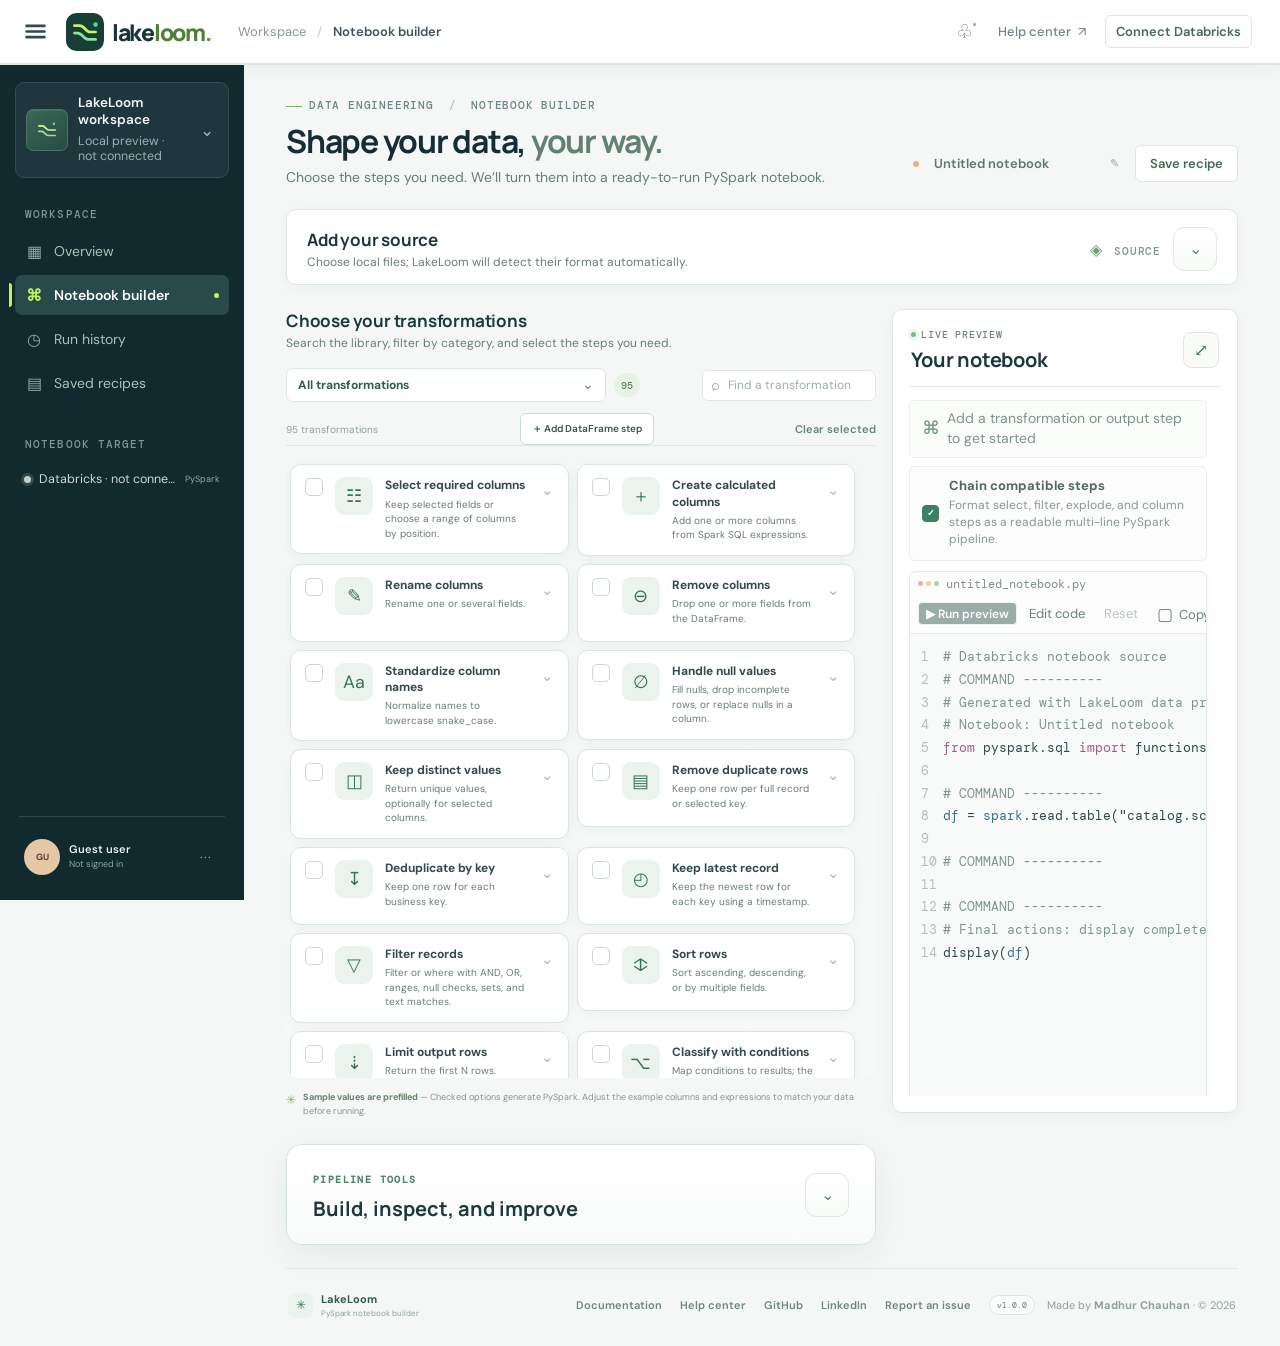
==== commit 8f75ee60: "Bug fixes" ====
--- a/index.html
+++ b/index.html
@@ -9,7 +9,7 @@
     <link rel="preconnect" href="https://fonts.googleapis.com" />
     <link rel="preconnect" href="https://fonts.gstatic.com" crossorigin />
     <link href="https://fonts.googleapis.com/css2?family=DM+Mono:wght@400;500&family=DM+Sans:wght@400;500;600;700&family=Manrope:wght@500;600;700;800&display=swap" rel="stylesheet" />
-    <link rel="stylesheet" href="styles.css" />
+    <link rel="stylesheet" href="styles.css?v=47" />
   </head>
   <body>
     <div class="app-shell">
@@ -29,7 +29,7 @@
         </nav>
 
         <div class="side-label connections-label">NOTEBOOK TARGET</div>
-        <div class="connection-row"><span class="connection-status offline"></span><span>Databricks · not connected</span><span class="connected">PySpark</span></div>
+        <div class="connection-row" id="sidebarConnection"><span class="connection-status offline" id="sidebarConnectionDot"></span><span id="sidebarConnectionText">Databricks · checking</span><span class="connected">PySpark</span></div>
 
         <div class="sidebar-bottom">
           <button class="user-row" id="userMenuButton" type="button" aria-haspopup="dialog" aria-controls="authModal"><div class="avatar" id="userAvatar">GU</div><div class="user-copy"><strong id="currentUserName">Guest user</strong><span id="currentUserRole">Checking Databricks SSO</span></div><span class="more" aria-hidden="true">···</span></button>
@@ -82,7 +82,7 @@
             </div>
             <div class="source-fields">
               <label class="field source-format" id="sourceFormatField"><span id="sourceFormatLabel">File format <small>(detected automatically)</small></span><select id="sourceFormat"><option value="delta">Delta</option><option value="csv">CSV</option><option value="json">JSON</option><option value="text">Text (TXT)</option><option value="parquet">Parquet</option><option value="avro">Avro</option><option value="orc">ORC</option><option value="iceberg">Iceberg</option></select></label>
-              <label class="field source-path"><span id="sourcePathLabel">Databricks table or storage path</span><div class="input-with-icon"><span class="path-icon">⌕</span><input id="sourcePath" value="catalog.schema.your_table" spellcheck="false" /></div></label>
+              <label class="field source-path"><span id="sourcePathLabel">Databricks table or storage path</span><div class="input-with-icon"><span class="path-icon">⌕</span><input id="sourcePath" value="" placeholder="catalog.schema.table or abfss://container@account.dfs.core.windows.net/path" spellcheck="false" /></div><small class="source-path-hint" id="sourcePathHint">ADLS Gen2 paths beginning with abfss:// are supported when Databricks has permission to the external location.</small></label>
               <label class="field source-df"><span>DataFrame name</span><input id="dataframeName" value="df" spellcheck="false" /></label>
               <label class="field source-delta-version" id="sourceDeltaVersionField"><span id="sourceVersionLabel">Delta version as of <small>(optional)</small></span><input id="sourceDeltaVersion" type="number" min="0" step="1" placeholder="Latest version" /><small class="setting-hint" id="sourceVersionHint">Read a historical Delta table snapshot, such as version 2.</small></label>
             </div>
@@ -123,8 +123,8 @@
               <div class="empty-state" id="emptyState" hidden><span>⌕</span><strong>No matching transformations</strong><small>Try another search term or choose a different category.</small></div>
               <div class="tip-row"><span class="tip-spark">✳</span><span><strong>Sample values are prefilled</strong> — Checked options generate PySpark. Adjust the example columns and expressions to match your data before running.</span></div>
               <section class="module-hub" aria-labelledby="moduleHubTitle">
-                <div class="module-hub-heading"><div><span>PIPELINE TOOLS</span><h3 id="moduleHubTitle">Build, inspect, and improve</h3></div><button id="toggleModuleHub" class="module-toggle" type="button" aria-expanded="true" aria-controls="moduleHubContent"><span class="module-toggle-icon">⌃</span></button></div>
-                <div id="moduleHubContent">
+                <div class="module-hub-heading"><div><span>PIPELINE TOOLS</span><h3 id="moduleHubTitle">Build, inspect, and improve</h3></div><button id="toggleModuleHub" class="module-toggle" type="button" aria-expanded="false" aria-controls="moduleHubContent"><span class="module-toggle-icon">⌄</span></button></div>
+                <div id="moduleHubContent" hidden>
                   <div class="pipeline-visual" id="pipelineVisual"><span class="pipeline-empty">Select transformations to build the visual pipeline.</span></div>
                   <div class="advisor-panel"><div><strong>Performance advisor</strong><span id="advisorCount">0 suggestions</span></div><ul id="performanceAdvice"><li>Select transformations to receive pipeline-specific guidance.</li></ul></div>
                   <div class="assistant-panel"><label for="assistantPrompt">Assistant: describe the pipeline you want</label><textarea id="assistantPrompt" placeholder="Example: remove null employee IDs, keep the latest record, profile the result, and add tests"></textarea><div><button id="applyAssistant" class="primary-action" type="button">Suggest steps</button></div><p id="assistantStatus">Suggestions are applied locally and remain reviewable before code generation.</p></div>
@@ -133,8 +133,11 @@
               </section>
             </section>
 
+            <div id="builderResizer" class="builder-resizer" role="separator" aria-label="Resize transformations and live preview" aria-orientation="vertical" aria-valuemin="42" aria-valuemax="72" aria-valuenow="62" tabindex="0"><span aria-hidden="true"></span></div>
+
             <aside class="preview-panel" aria-label="Notebook preview">
               <div class="preview-topline"><div><div class="preview-label"><span class="live-dot"></span>LIVE PREVIEW</div><h2>Your notebook</h2></div><button class="expand-button" id="expandPreview" type="button" aria-label="Open full-page live preview" aria-expanded="false" title="Open full-page live preview"><span class="expand-icon" aria-hidden="true">⤢</span><span class="expand-label" hidden>Back to builder</span></button></div>
+              <div class="preview-body">
               <div class="preview-summary"><span class="summary-icon">⌘</span><span id="summaryText">Add a transformation to get started</span></div>
               <label class="chain-toggle"><input id="chainSelectedSteps" type="checkbox" checked /><span><strong>Chain compatible steps</strong><small>Format select, filter, explode, and column steps as a readable multi-line PySpark pipeline.</small></span></label>
               <div class="code-window">
@@ -157,7 +160,7 @@
                 <div id="outputSettings" class="output-settings" hidden>
                   <div class="output-fields">
                     <label class="field"><span>Output format</span><select id="outputFormat"><option value="delta">Delta</option><option value="csv">CSV</option><option value="json">JSON</option><option value="text">Text (TXT)</option><option value="parquet">Parquet</option><option value="avro">Avro</option><option value="orc">ORC</option><option value="iceberg">Iceberg</option></select></label>
-                    <label class="field output-destination"><span id="outputDestinationLabel">Databricks storage path</span><div class="input-with-icon"><span class="path-icon">⌕</span><input id="outputDestination" placeholder="/Volumes/catalog/schema/volume/cleaned_data" spellcheck="false" /></div></label>
+                    <label class="field output-destination"><span id="outputDestinationLabel">Databricks or ADLS destination</span><div class="input-with-icon"><span class="path-icon">⌕</span><input id="outputDestination" placeholder="abfss://container@account.dfs.core.windows.net/cleaned_data" spellcheck="false" /></div></label>
                     <label class="field" id="outputModeField"><span>Write mode</span><select id="outputMode"><option value="overwrite">Overwrite</option><option value="append">Append</option><option value="errorifexists">Fail if destination exists</option><option value="ignore">Ignore if destination exists</option></select></label>
                     <label class="field" id="icebergModeField" hidden><span>Table write mode</span><select id="icebergMode"><option value="createOrReplace">Create or replace table</option><option value="append">Append to table</option></select></label>
                     <label class="field output-partitions"><span>Partition columns <small>(optional)</small></span><input id="outputPartitions" placeholder="department, year" spellcheck="false" /><small class="output-hint" id="partitionHint">Comma separated. Leave blank for an unpartitioned output.</small></label>
@@ -166,7 +169,8 @@
                     <label class="field" id="csvDelimiterField" hidden><span>CSV delimiter</span><input id="csvDelimiter" value="," maxlength="1" /></label>
                     <label class="output-check-field" id="csvHeaderField" hidden><input id="csvHeader" type="checkbox" checked /><span>Include column headers</span></label>
                   </div>
-                  <p class="output-help" id="outputHelp">Enter a Databricks accessible path. The generated notebook writes the transformed DataFrame when you run it.</p>
+                  <p class="output-help" id="outputHelp">Enter a Databricks-accessible Volume or ADLS Gen2 abfss:// path. The exported notebook writes the transformed DataFrame when Databricks or ADF runs it.</p>
+                  <button class="primary-action direct-write-button" id="writeOutputNow" type="button" disabled>Write directly to destination</button>
                 </div>
               </section>
               <div class="preview-footer"><span class="python-badge">⌘</span><span>PySpark <b>·</b> Databricks target</span><span class="ready-indicator"><i></i> Code ready</span></div>
@@ -184,6 +188,7 @@
               </div>
               <div class="download-format-hint" id="downloadFormatHint">Click Export notebook, then choose a download format. The download starts immediately.</div>
               <div class="preview-note"><span>✦</span> Edit any line in the preview; Reset restores code from your selected options.</div>
+              </div>
             </aside>
           </div>
           </section>
@@ -212,7 +217,7 @@
           </section>
 
           <section class="app-view secondary-view" id="recipesView" hidden>
-            <div class="page-heading"><div><div class="eyebrow"><span class="eyebrow-line"></span>WORKSPACE <span class="eyebrow-slash">/</span> LIBRARY</div><h1>Saved <span>recipes.</span></h1><p class="page-subtitle">Reuse notebook settings stored in this browser.</p></div><div class="recipe-page-actions"><button class="secondary-action" id="importRecipes" type="button">Import JSON</button><button class="secondary-action" id="exportRecipes" type="button">Export JSON</button><button class="primary-action" id="saveRecipeFromLibrary" type="button">＋ Save current setup</button><input id="recipeImportFile" type="file" accept="application/json,.json" hidden /></div></div>
+            <div class="page-heading"><div><div class="eyebrow"><span class="eyebrow-line"></span>WORKSPACE <span class="eyebrow-slash">/</span> LIBRARY</div><h1>Saved <span>recipes.</span></h1><p class="page-subtitle">Save and reuse notebook settings stored in this browser. Select one or more recipes to remove them together.</p></div><div class="recipe-page-actions"><label class="recipe-select-all"><input id="selectAllRecipes" type="checkbox" /> Select all</label><button class="secondary-action danger-action" id="deleteSelectedRecipes" type="button">Delete selected</button><button class="primary-action" id="saveRecipeFromLibrary" type="button">＋ Save current setup</button></div></div>
             <div id="recipeList" class="recipe-grid"></div>
             <div id="emptyRecipes" class="library-empty" hidden><span>▤</span><strong>No saved recipes yet</strong><p>Configure a notebook, then save it to reuse the source, transformations, and output settings.</p><button class="primary-action" data-go-view="builder" type="button">Open notebook builder</button></div>
             <p class="workspace-note"><span>ⓘ</span> Saved recipes stay in this browser and do not upload source files.</p>
@@ -230,14 +235,14 @@
               <article class="docs-card"><span class="docs-step">06</span><h2>Configure output</h2><p>Enable the write step and choose Delta, CSV, JSON, TXT, Parquet, Avro, ORC, or Iceberg.</p><ul><li>Set the Databricks destination and write mode.</li><li>Add partition columns only when they improve downstream reads.</li><li>Review format-specific settings such as CSV headers and compression.</li></ul></article>
               <article class="docs-card"><span class="docs-step">07</span><h2>Preview with Databricks</h2><p>Connect through Databricks Apps or a configured Databricks Connect profile. Run preview executes the generated notebook against the connected workspace and displays a limited result.</p><ul><li>Review the code before running it.</li><li>Use Edit code for manual adjustments.</li><li>Reset code to regenerate it from the selected options.</li></ul></article>
               <article class="docs-card"><span class="docs-step">08</span><h2>Export the notebook</h2><p>Click <strong>Export notebook</strong> and choose a format. The download begins immediately.</p><ul><li>Databricks source: <code>.py</code></li><li>Jupyter: <code>.ipynb</code></li><li>Plain text, Markdown, HTML, or Print / Save as PDF</li></ul></article>
-              <article class="docs-card"><span class="docs-step">09</span><h2>Save and reuse recipes</h2><p>Save the current source, transformations, and output settings as a recipe. Open Saved recipes to restore or delete a configuration.</p><ul><li>Recipes are stored in the current browser.</li><li>Source file contents are not stored in a recipe.</li><li>Verify paths before running a restored recipe.</li></ul></article>
+              <article class="docs-card"><span class="docs-step">09</span><h2>Save and reuse recipes</h2><p>Save the current source, transformations, and output settings as a recipe. Open Saved recipes to restore, rename, or delete a configuration.</p><ul><li>Recipes are stored in the current browser.</li><li>Source file contents are not stored in a recipe.</li><li>Verify paths before running a restored recipe.</li></ul></article>
               <article class="docs-card"><span class="docs-step">10</span><h2>Review activity</h2><p>Run history records local notebook exports and recipe changes. Databricks execution status requires a connected backend.</p><ul><li>Use Clear history to remove local entries.</li><li>Browser data is specific to the current browser profile.</li><li>Report problems through the footer issue link.</li></ul></article>
             </div>
             <section class="docs-section">
               <div class="docs-section-heading"><span>REFERENCE</span><h2>Transformation guide</h2><p>Choose the smallest set of steps that produces the required result. Steps execute in their selected order.</p></div>
               <div class="docs-table-wrap"><table class="docs-table"><thead><tr><th>Category</th><th>Use it for</th><th>Common operations and guidance</th></tr></thead><tbody>
                 <tr><td>Select &amp; shape</td><td>Control DataFrame columns and structure.</td><td>Select required fields early for wide sources. Create, rename, remove, and standardize columns.</td></tr>
-                <tr><td>Data quality</td><td>Repair missing or duplicate records.</td><td>Handle nulls, distinct rows, duplicate keys, and latest records. Use stable key and timestamp columns.</td></tr>
+                <tr><td>Data quality</td><td>Repair missing or duplicate records.</td><td>Handle nulls, duplicate rows, duplicate keys, and latest records. Use stable key and timestamp columns.</td></tr>
                 <tr><td>Filter &amp; sort</td><td>Restrict or order records.</td><td>Use PySpark or SQL conditions. Wrap combined PySpark conditions in parentheses when using <code>&amp;</code> and <code>|</code>.</td></tr>
                 <tr><td>Expressions</td><td>Create business fields and clean values.</td><td>Calculated columns, classifications, text cleanup, regex, arrays, maps, and JSON functions.</td></tr>
                 <tr><td>Dates</td><td>Parse, format, compare, and shift dates.</td><td>Use Spark patterns such as <code>yyyy-MM-dd</code> and confirm they match the input text.</td></tr>
@@ -272,14 +277,14 @@
               <div class="docs-detail-grid">
                 <article><h3>Profile data</h3><p>Measures row counts, null counts, distinct values, and descriptive statistics. Profile before and after important transformations to understand their effect.</p></article>
                 <article><h3>Data quality rules</h3><p>Enter validation expressions to separate valid and failed rows. Failed records include the rule names so users can diagnose each problem.</p></article>
-                <article><h3>Join DataFrames</h3><p>Read a lookup or fact table and join it using mapped keys and the selected join type. Select only required columns before large joins where possible.</p></article>
+                <article><h3>Join or union DataFrames</h3><p>Choose any available left and right DataFrame variables, then combine them using a keyed join, positional union, union all, or name-based union. Leave the left name blank to use the active pipeline result.</p></article>
                 <article><h3>Branch and reject records</h3><p>Create named DataFrames from matching and nonmatching rows, or route invalid records to a rejected DataFrame with a reason column.</p></article>
                 <article><h3>Schema evolution</h3><p>Compare source and target schemas before writing. For Delta output, merge mode also generates the <code>mergeSchema</code> writer option.</p></article>
                 <article><h3>Parameters and environments</h3><p>Create Databricks widgets for values such as environment, catalog, dates, or paths. One exported notebook can then run with different settings.</p></article>
                 <article><h3>Incremental loading</h3><p>Filter with a watermark column or read Delta Change Data Feed from a starting version. Use checkpoints or a control table to persist progress in an orchestrated job.</p></article>
                 <article><h3>Monitoring</h3><p>Creates a run ID, UTC timestamp, status, and row-count metrics DataFrame that can be displayed or written to an audit target.</p></article>
                 <article><h3>Generated tests</h3><p>Adds assertions for required columns, null values, unique keys, and minimum row counts. Run these before writes or SCD operations.</p></article>
-                <article><h3>Recipe portability</h3><p>Export saved recipes as JSON and import them into another browser. Source files remain local and are never included in the recipe file.</p></article>
+                <article><h3>Saved recipes</h3><p>Recipes stay in the current browser profile. Open a recipe to restore its notebook settings, or select one or more recipes to delete them.</p></article>
               </div>
             </section>
 
@@ -317,8 +322,8 @@
               <button type="button" data-help-topic="export"><span>↓</span><strong>Export and recipes</strong><small>Downloads and saved configurations</small></button>
             </div>
             <section class="help-panel" data-help-section="connection authentication oauth profile serverless databricks">
-              <div class="docs-section-heading"><span>CONNECTION</span><h2>Connect from your local computer</h2><p>The sign-in checker detects an existing Databricks CLI profile. It does not open a new localhost SSO session.</p></div>
-              <ol class="help-steps"><li><strong>Install the CLI</strong><code>brew install databricks/tap/databricks</code></li><li><strong>Authenticate in your browser</strong><code>databricks auth login --host https://&lt;your-workspace-host&gt; --profile DEFAULT</code></li><li><strong>Enable serverless</strong><code>serverless_compute_id = auto</code><small>Add this line under <code>[DEFAULT]</code> in <code>~/.databrickscfg</code>.</small></li><li><strong>Restart LakeLoom</strong><code>export DATABRICKS_CONFIG_PROFILE=DEFAULT<br>python app.py</code></li></ol>
+              <div class="docs-section-heading"><span>CONNECTION</span><h2>Connect from your local computer</h2><p>Use the Connect Databricks dialog to validate an OAuth CLI profile or a personal access token.</p></div>
+              <ol class="help-steps"><li><strong>Install the CLI</strong><code>brew install databricks/tap/databricks</code></li><li><strong>Authenticate in your browser</strong><code>databricks auth login --configure-serverless --host https://&lt;your-workspace-host&gt;</code></li><li><strong>Open the connection dialog</strong><code>Connect Databricks → CLI profile</code><small>Select the profile created by the CLI and choose Connect to Databricks.</small></li><li><strong>Token alternative</strong><code>Connect Databricks → Personal access token</code><small>Enter the HTTPS workspace URL and token. The token is kept only in the running app process.</small></li></ol>
             </section>
             <section class="help-panel" data-help-section="preview run execution disabled error permissions">
               <div class="docs-section-heading"><span>PREVIEW</span><h2>Preview troubleshooting</h2></div>
@@ -330,7 +335,7 @@
             </section>
             <section class="help-panel" data-help-section="export download recipe save import browser">
               <div class="docs-section-heading"><span>EXPORTS</span><h2>Downloads and saved recipes</h2></div>
-              <div class="docs-faq"><details><summary>Where are recipes stored?</summary><p>Recipes and activity history are stored in this browser profile. Use Export JSON to move recipes to another browser or computer.</p></details><details><summary>Which notebook formats can I download?</summary><p>LakeLoom exports Databricks source, Jupyter, plain text, Markdown, HTML, and browser print or PDF formats.</p></details></div>
+              <div class="docs-faq"><details><summary>Where are recipes stored?</summary><p>Recipes and activity history are stored in this browser profile.</p></details><details><summary>How do I remove several recipes?</summary><p>Select the checkbox on each recipe, then choose Delete selected. Use Select all to select every saved recipe.</p></details><details><summary>Which notebook formats can I download?</summary><p>LakeLoom exports Databricks source, Jupyter, plain text, Markdown, HTML, and browser print or PDF formats.</p></details></div>
             </section>
             <p class="help-empty" id="helpEmpty" hidden>No matching help topics were found. Try a shorter search.</p>
             <div class="docs-finish"><div><strong>Still need help?</strong><p>Open an issue with the error message and the steps that produced it. Do not include access tokens.</p></div><a class="primary-action" href="https://github.com/madhurraj11/AI_Agent/issues/new" target="_blank" rel="noopener noreferrer">Report an issue ↗</a></div>
@@ -341,7 +346,7 @@
             <nav class="footer-links" aria-label="Product links">
               <a href="#documentation" data-go-view="documentation">Documentation</a>
               <a href="#help" data-go-view="help">Help center</a>
-              <a href="https://github.com/madhurraj11/AI_Agent" target="_blank" rel="noopener noreferrer">GitHub</a>
+              <a href="https://github.com/madhurraj11" target="_blank" rel="noopener noreferrer">GitHub</a>
               <a href="https://www.linkedin.com/in/madhurchauhan1121/" target="_blank" rel="noopener noreferrer">LinkedIn</a>
               <a href="https://github.com/madhurraj11/AI_Agent/issues/new" target="_blank" rel="noopener noreferrer">Report an issue</a>
             </nav>
@@ -357,7 +362,21 @@
         <div class="dialog-mark">⌘</div><h2 id="authDialogTitle">Databricks workspace sign-in</h2>
         <p id="authDialogCopy">Sign-in is managed by Databricks Apps using your workspace SSO. Open this app from Databricks Apps to authenticate.</p>
         <div class="auth-identity-card" id="authIdentityCard" hidden><span class="auth-identity-icon">✓</span><div><strong id="authIdentityName"></strong><small id="authIdentityEmail"></small></div></div>
+        <form class="databricks-connect-form" id="databricksConnectForm" hidden>
+          <label class="field dialog-field"><span>Connection method</span><select id="databricksAuthMethod"><option value="profile">Databricks CLI profile (recommended)</option><option value="token">Personal access token</option></select></label>
+          <div id="databricksProfileFields">
+            <label class="field dialog-field"><span>CLI profile</span><select id="databricksProfile"><option value="">Loading profiles…</option></select></label>
+            <p class="connection-field-help" id="databricksProfileHelp">OAuth profiles are read securely from ~/.databrickscfg.</p>
+          </div>
+          <div id="databricksTokenFields" hidden>
+            <label class="field dialog-field"><span>Workspace URL</span><input id="databricksHost" type="url" inputmode="url" autocomplete="url" placeholder="https://your-workspace.cloud.databricks.com" /></label>
+            <label class="field dialog-field"><span>Personal access token</span><input id="databricksToken" type="password" autocomplete="off" placeholder="Paste token" /></label>
+            <p class="connection-field-help">The token stays in this running app process and is never saved in the browser.</p>
+          </div>
+          <button class="primary-action dialog-primary" id="connectDatabricks" type="submit">Connect to Databricks</button>
+        </form>
         <a class="primary-action dialog-primary" id="authWorkspaceLink" href="#" target="_blank" rel="noopener noreferrer" hidden>Open Databricks workspace <span aria-hidden="true">↗</span></a>
+        <button class="secondary-action dialog-primary" id="disconnectDatabricks" type="button" hidden>Disconnect local connection</button>
         <button class="secondary-action dialog-primary" id="refreshAuth" type="button">Check sign-in status</button>
         <p class="auth-check-status" id="authCheckStatus" role="status" aria-live="polite">This checks for an existing Databricks connection.</p>
         <button class="text-action dialog-cancel" type="button" data-close-modal>Close</button>
@@ -372,7 +391,41 @@
         <div class="dialog-actions"><button class="secondary-action" type="button" data-close-modal>Cancel</button><button class="primary-action" type="submit">Save recipe</button></div>
       </form>
     </div>
-    <script src="schema.js"></script>
-    <script src="app.js"></script>
+    <div class="modal-backdrop" id="renameRecipeModal" hidden>
+      <form class="dialog-card" id="renameRecipeForm" role="dialog" aria-modal="true" aria-labelledby="renameRecipeDialogTitle">
+        <button class="dialog-close" type="button" data-close-modal aria-label="Close">×</button>
+        <div class="dialog-mark">✎</div><h2 id="renameRecipeDialogTitle">Rename recipe</h2>
+        <p>Enter a clear name that will help you identify this saved configuration.</p>
+        <label class="field dialog-field"><span>Recipe name</span><input id="renameRecipeName" required maxlength="80" autocomplete="off" placeholder="Employee data cleanup" /></label>
+        <div class="dialog-actions"><button class="secondary-action" type="button" data-close-modal>Cancel</button><button class="primary-action" type="submit">Rename recipe</button></div>
+      </form>
+    </div>
+    <div class="modal-backdrop" id="deleteRecipeModal" hidden>
+      <form class="dialog-card" id="deleteRecipeForm" role="alertdialog" aria-modal="true" aria-labelledby="deleteRecipeDialogTitle" aria-describedby="deleteRecipeDialogCopy">
+        <button class="dialog-close" type="button" data-close-modal aria-label="Close">×</button>
+        <div class="dialog-mark dialog-mark-danger" aria-hidden="true"><svg viewBox="0 0 24 24"><path d="M7 21a2 2 0 0 1-2-2V7h14v12a2 2 0 0 1-2 2H7Zm9-17 1 1h4v2H3V5h4l1-1h8Zm-7 6v8h2v-8H9Zm4 0v8h2v-8h-2Z"/></svg></div><h2 id="deleteRecipeDialogTitle">Delete recipe?</h2>
+        <p id="deleteRecipeDialogCopy">This saved recipe will be removed from this browser.</p>
+        <div class="dialog-actions"><button class="secondary-action" type="button" data-close-modal>Cancel</button><button class="primary-action dialog-danger" id="confirmDeleteRecipes" type="submit">Delete recipe</button></div>
+      </form>
+    </div>
+    <div class="modal-backdrop" id="clearHistoryModal" hidden>
+      <form class="dialog-card" id="clearHistoryForm" role="alertdialog" aria-modal="true" aria-labelledby="clearHistoryDialogTitle" aria-describedby="clearHistoryDialogCopy">
+        <button class="dialog-close" type="button" data-close-modal aria-label="Close">×</button>
+        <div class="dialog-mark dialog-mark-danger" aria-hidden="true"><svg viewBox="0 0 24 24"><path d="M12 3a9 9 0 1 0 5.65 16h-3.82A6 6 0 1 1 18 12h-3l4.5 4.5L24 12h-3a9 9 0 0 0-9-9Zm-1 4v6l4 2 .9-1.8-2.9-1.45V7h-2Z"/></svg></div><h2 id="clearHistoryDialogTitle">Clear history?</h2>
+        <p id="clearHistoryDialogCopy">All local notebook downloads and recipe activity will be permanently removed from this browser.</p>
+        <div class="dialog-actions"><button class="secondary-action" type="button" data-close-modal>Cancel</button><button class="primary-action dialog-danger" id="confirmClearHistory" type="submit">Clear history</button></div>
+      </form>
+    </div>
+    <div class="modal-backdrop" id="writeOutputModal" hidden>
+      <form class="dialog-card" id="writeOutputForm" role="alertdialog" aria-modal="true" aria-labelledby="writeOutputDialogTitle" aria-describedby="writeOutputDialogCopy">
+        <button class="dialog-close" type="button" data-close-modal aria-label="Close">×</button>
+        <div class="dialog-mark" aria-hidden="true">⇧</div><h2 id="writeOutputDialogTitle">Write transformed data?</h2>
+        <p id="writeOutputDialogCopy">LakeLoom will run the current transformations in Databricks and write their final DataFrame to the configured destination.</p>
+        <div class="write-confirmation-summary"><span>Destination</span><strong id="writeConfirmationDestination"></strong><span>Format and mode</span><strong id="writeConfirmationMode"></strong></div>
+        <div class="dialog-actions"><button class="secondary-action" type="button" data-close-modal>Cancel</button><button class="primary-action" id="confirmWriteOutput" type="submit">Write data</button></div>
+      </form>
+    </div>
+    <script src="schema.js?v=41"></script>
+    <script src="app.js?v=46"></script>
   </body>
 </html>
--- a/styles.css
+++ b/styles.css
@@ -196,10 +196,23 @@
 .history-list .activity-item{padding:13px 0}
 .recipe-grid{display:grid;grid-template-columns:repeat(3,minmax(0,1fr));gap:14px}
 .recipe-card{border:1px solid #e4ebe7;background:#fff;border-radius:10px;padding:15px;min-width:0;box-shadow:0 2px 5px #132d3405}
+.recipe-card.is-selected{border-color:#82ad91;box-shadow:0 0 0 2px #82ad9126}
 .recipe-card-top{display:flex;align-items:center;justify-content:space-between;margin-bottom:12px}
+.recipe-card-leading{display:flex;align-items:center;gap:8px}
+.recipe-select{display:flex;align-items:center;cursor:pointer}
+.recipe-select input,.recipe-select-all input{accent-color:#2f7655}
 .recipe-mark{width:29px;height:29px;display:grid;place-items:center;border-radius:8px;background:#eef5ed;color:#538066;font-size:15px}
-.recipe-delete{width:25px;height:25px;border:0;border-radius:5px;background:transparent;color:#9aa7a0;font-size:18px;cursor:pointer}
-.recipe-delete:hover{background:#fbefed;color:#a8685e}
+.recipe-card-actions{display:flex;align-items:center;gap:5px}
+.recipe-rename,.recipe-delete{width:29px;height:29px;padding:0;display:grid;place-items:center;border:1px solid #dce7e0;border-radius:6px;background:#fff;color:#668575;cursor:pointer}
+.recipe-action-icon{width:14px;height:14px;fill:currentColor}
+.recipe-rename:hover{background:#f1f7f2;color:#3f7255;border-color:#c4d9ca}
+.recipe-delete:hover{background:#fbefed;color:#a8685e;border-color:#ead1cc}
+.recipe-rename:focus-visible,.recipe-delete:focus-visible{outline:2px solid #8bbd8d;outline-offset:2px}
+.danger-action{color:#9a6f67;border-color:#eadfdc}
+.danger-action:hover:not(:disabled){background:#fbefed;color:#a8685e;border-color:#ead1cc}
+.danger-action:disabled{opacity:.45;cursor:not-allowed}
+.recipe-select-all{display:flex;align-items:center;gap:5px;color:#668575;font:600 9px var(--sans);white-space:nowrap;cursor:pointer}
+.recipe-select-all:has(input:disabled){opacity:.45;cursor:not-allowed}
 .recipe-card h2{overflow:hidden;text-overflow:ellipsis;white-space:nowrap;font:700 12px var(--display);color:#344a42}
 .recipe-card p{font-size:8px;color:#899890;line-height:1.5;margin-top:5px;min-height:24px}
 .recipe-card>small{display:block;margin-top:10px;color:#a1aba5;font-size:8px}
@@ -213,6 +226,7 @@
 .dialog-card{position:relative;width:min(420px,100%);background:#fff;border:1px solid #e4ebe7;border-radius:13px;padding:27px;box-shadow:0 25px 80px #122f293d}
 .dialog-close{position:absolute;right:13px;top:11px;width:27px;height:27px;border:0;border-radius:6px;background:#f5f7f5;color:#7c8a83;font-size:19px;cursor:pointer}
 .dialog-mark{width:36px;height:36px;display:grid;place-items:center;border-radius:10px;background:#edf5e9;color:#59805c;font-size:18px}
+.dialog-mark svg{width:17px;height:17px;fill:currentColor}
 .dialog-card h2{margin:14px 0 7px;color:#263f35;font:700 18px var(--display)}
 .dialog-card>p{color:#87958e;font-size:10px;line-height:1.6}
 .dialog-primary{width:100%;margin-top:19px;padding:11px}
@@ -229,6 +243,9 @@
 .dialog-field input{height:38px;padding:0 10px;font:11px var(--sans)}
 .dialog-actions{display:flex;justify-content:flex-end;gap:8px;margin-top:18px}
 .dialog-actions .primary-action,.dialog-actions .secondary-action{padding:9px 13px}
+.dialog-mark-danger{background:#fbefed;color:#a85f55}
+.dialog-actions .dialog-danger{background:#a85f55;border-color:#a85f55}
+.dialog-actions .dialog-danger:hover{background:#914d45;border-color:#914d45}
 @media(max-width:1000px){.recipe-grid{grid-template-columns:repeat(2,minmax(0,1fr))}.dashboard-grid{grid-template-columns:1fr}.output-card-compact{padding:10px}.preview-panel .code-content{height:210px}}
 @media(max-width:720px){.top-actions{gap:8px}.auth-button{padding:6px 8px}.secondary-view .page-heading{align-items:flex-start}.metric-grid{gap:8px}.metric-card{padding:13px 11px;min-height:112px}.metric-icon{top:11px;right:11px;width:23px;height:23px}.metric-label{max-width:80px;line-height:1.35}.metric-card strong{font-size:22px}.recipe-grid{grid-template-columns:1fr 1fr}.dashboard-card{padding:14px}.output-card-compact .output-card-heading{align-items:center}.output-card-compact .output-toggle{font-size:7px}}
 @media(max-width:490px){.top-help{display:none}.heading-meta{gap:5px}.save-recipe-button{margin-left:0;padding:6px 7px}.metric-grid{grid-template-columns:1fr 1fr}.metric-card:first-child{grid-column:1/-1}.recipe-grid{grid-template-columns:1fr}.secondary-view .page-heading{gap:12px}.secondary-view h1{font-size:25px}.dashboard-card-heading p{font-size:8px}.activity-item time{font-size:7px}.output-card-compact .output-card-heading .source-heading-copy p{max-width:130px;line-height:1.3}}
@@ -629,6 +646,81 @@
 .preview-panel:not(.expanded) .code-content,.preview-panel:not(.expanded) .code-editor{height:600px}
 @media(max-width:720px){.preview-panel:not(.expanded) .code-content,.preview-panel:not(.expanded) .code-editor{height:480px}}
 @media(max-width:490px){.preview-panel:not(.expanded) .code-content,.preview-panel:not(.expanded) .code-editor{height:400px}}
+
+/* Keep the preview controls available while its code and output are scrolled. */
+.preview-panel>.preview-topline{
+  position:sticky;
+  top:0;
+  z-index:6;
+  margin:-10px -8px 0;
+  padding:10px 8px;
+  border-bottom:1px solid #edf1ee;
+  border-radius:8px 8px 0 0;
+  background:rgba(255,255,255,.97);
+  box-shadow:0 5px 12px rgba(20,44,50,.06);
+  backdrop-filter:blur(8px);
+}
+.preview-panel>.preview-topline .expand-button{
+  min-width:36px;
+  min-height:36px;
+  display:flex;
+  align-items:center;
+  justify-content:center;
+  gap:8px;
+  border:1px solid #dce8e0;
+  border-radius:8px;
+  background:#f8fbf8;
+  color:#47745f;
+}
+.preview-panel>.preview-topline .expand-button:hover,
+.preview-panel>.preview-topline .expand-button:focus-visible{
+  border-color:#9fc3aa;
+  background:#edf6ef;
+  color:#245d47;
+}
+.preview-panel>.preview-topline .expand-button:focus-visible{outline:3px solid #8bbd8d38;outline-offset:2px}
+
+/* Desktop builder: keep controls in place and scroll only transformation cards. */
+@media(min-width:1201px){
+  .transform-panel{
+    position:sticky;
+    top:80px;
+    display:flex;
+    flex-direction:column;
+    height:calc(100vh - 96px);
+    height:calc(100dvh - 96px);
+    overflow:hidden;
+  }
+  .transform-panel>.section-heading-row,
+  .transform-panel>.category-toolbar,
+  .transform-panel>#backToAllTransformations,
+  .transform-panel>.category-row,
+  .transform-panel>#columnValidationSummary,
+  .transform-panel>.empty-state,
+  .transform-panel>.tip-row,
+  .transform-panel>.module-hub{flex:none}
+  .transform-list{
+    flex:1 1 auto;
+    min-height:160px;
+    overflow-x:hidden;
+    overflow-y:auto;
+    overscroll-behavior:contain;
+    scrollbar-gutter:stable;
+    align-content:start;
+    padding:4px 9px 12px 2px;
+  }
+  .transform-list>.transform-card:not(.is-selected){height:auto}
+  .transform-list::-webkit-scrollbar{width:9px}
+  .transform-list::-webkit-scrollbar-track{background:#edf2ef;border-radius:999px}
+  .transform-list::-webkit-scrollbar-thumb{background:#b7c9bf;border:2px solid #edf2ef;border-radius:999px}
+  .transform-list::-webkit-scrollbar-thumb:hover{background:#8eaa9b}
+  .module-hub #moduleHubContent{max-height:24vh;overflow-y:auto}
+  .preview-panel:not(.expanded){
+    top:80px;
+    max-height:calc(100vh - 96px);
+    max-height:calc(100dvh - 96px);
+  }
+}
 
 /* Wrap the notebook summary instead of clipping its full message. */
 .preview-summary{height:auto;min-height:42px;padding:8px 12px;white-space:normal;overflow:visible;text-overflow:clip;line-height:1.4}
@@ -758,10 +850,13 @@
 .topbar{position:sticky;top:0;z-index:4;box-shadow:0 1px 0 #e3e9e6,0 5px 18px #18332c08}
 
 /* Collapsed cards share their row height; expanded cards remain full-width. */
-.transform-list{align-items:stretch;grid-auto-flow:row}
+.transform-list{align-items:stretch;grid-auto-flow:row dense}
 .transform-list>.transform-card:not(.is-selected){align-self:stretch;height:100%}
 .transform-list>.transform-card:not(.is-selected) .transform-card-head{height:100%;min-height:78px}
 .transform-list>.transform-card.is-selected{align-self:start;height:auto}
+
+/* Hide guidance text as soon as a user focuses a text field. */
+input:focus::placeholder,textarea:focus::placeholder{color:transparent;opacity:0}
 
 /* YouTube-style sidebar header: circular hamburger followed by the product mark. */
 .sidebar .sidebar-brand-row{position:relative;height:42px;display:flex;flex-direction:row;align-items:center;justify-content:flex-start;gap:10px;margin:0 0 25px}
@@ -1059,6 +1154,10 @@
 .recipe-page-actions{display:flex;align-items:center;justify-content:flex-end;gap:8px;flex-wrap:wrap}.recipe-page-actions .secondary-action,.recipe-page-actions .primary-action{font-size:11px;padding:9px 12px}
 @media(max-width:720px){.recipe-page-actions{justify-content:flex-start}.pipeline-node{max-width:120px}.assistant-panel>div,.step-preview-panel>div{flex-wrap:wrap}.step-preview-panel select{flex-basis:100%}}
 .auth-check-status{margin:10px 0 0;padding:10px 12px;border:1px solid #dce6e1;border-radius:7px;background:#f7faf8;color:#667c73;font-size:11px;line-height:1.45;text-align:left}.auth-check-status.is-connected{border-color:#acd1b6;background:#f0f8f1;color:#2e6945}.auth-check-status.is-unavailable{border-color:#ead7b8;background:#fff9ef;color:#825d28}
+.databricks-connect-form{margin-top:16px;padding:14px;border:1px solid #dfe9e4;border-radius:9px;background:#f8fbf9}.databricks-connect-form[hidden],#databricksProfileFields[hidden],#databricksTokenFields[hidden],#disconnectDatabricks[hidden]{display:none!important}.databricks-connect-form .dialog-field{margin-top:0}.databricks-connect-form .dialog-field+.dialog-field{margin-top:11px}.databricks-connect-form .field select,.databricks-connect-form .field input{height:39px;font:11px var(--sans);background-color:#fff}.databricks-connect-form>div{margin-top:11px}.connection-field-help{margin:7px 1px 0;color:#7a8d84;font-size:9px;line-height:1.45}.databricks-connect-form .dialog-primary{width:100%;margin-top:14px}
+.source-path-hint{display:block;color:#80918b;font-size:9px;line-height:1.45;margin-top:1px}
+.sidebar-bottom .user-row{min-width:0;overflow:hidden}.sidebar-bottom .user-copy{flex:1 1 auto;min-width:0;overflow:hidden}.sidebar-bottom .user-copy strong,.sidebar-bottom .user-copy span{display:block;max-width:100%;overflow:hidden;text-overflow:ellipsis;white-space:nowrap}.sidebar-bottom .more{flex:0 0 28px}.connection-row #sidebarConnectionText{overflow:hidden;text-overflow:ellipsis;white-space:nowrap}
+.direct-write-button{width:100%;margin-top:14px;min-height:42px}.direct-write-button:disabled{cursor:not-allowed;opacity:.48;transform:none}.write-confirmation-summary{display:grid;gap:5px;margin-top:16px;padding:12px;border:1px solid #dce7e1;border-radius:8px;background:#f7faf8;overflow:hidden}.write-confirmation-summary span{margin-top:5px;color:#7d8e87;font-size:9px;text-transform:uppercase;letter-spacing:.6px}.write-confirmation-summary span:first-child{margin-top:0}.write-confirmation-summary strong{color:#29483e;font:10px/1.5 var(--mono);overflow-wrap:anywhere}
 .help-view{max-width:1180px;margin-inline:auto}.help-search{display:flex;align-items:center;gap:10px;margin:4px 0 18px;padding:0 15px;border:1px solid #d6e3dc;border-radius:10px;background:#fff;box-shadow:0 4px 14px #173b2d08}.help-search span{font-size:20px;color:#679078}.help-search input{width:100%;padding:14px 0;border:0;outline:0;background:transparent;color:#29443e;font:13px var(--sans)}.help-topic-grid{display:grid;grid-template-columns:repeat(4,minmax(0,1fr));gap:10px;margin-bottom:16px}.help-topic-grid button{display:flex;flex-direction:column;align-items:flex-start;gap:5px;padding:16px;border:1px solid #dce7e1;border-radius:10px;background:#fff;color:#294b40;text-align:left;cursor:pointer;transition:transform .15s,border-color .15s,box-shadow .15s}.help-topic-grid button:hover{transform:translateY(-2px);border-color:#83ad94;box-shadow:0 8px 18px #173b2d10}.help-topic-grid button>span{font-size:20px;color:#4b8768}.help-topic-grid strong{font-size:12px}.help-topic-grid small{font-size:9px;line-height:1.4;color:#7c9188}.help-panel{margin-top:12px;padding:20px;border:1px solid #dce7e1;border-radius:11px;background:#fff}.help-panel[hidden],.help-empty[hidden]{display:none}.help-steps{display:grid;gap:9px;margin:14px 0 0;padding:0;list-style:none;counter-reset:help-step}.help-steps li{display:grid;grid-template-columns:180px 1fr;gap:7px 14px;align-items:center;padding:11px 12px;border-radius:8px;background:#f7faf8;counter-increment:help-step}.help-steps strong:before{content:counter(help-step,decimal-leading-zero);margin-right:9px;color:#6b9a7c;font:700 9px var(--mono)}.help-steps strong{font-size:11px;color:#315449}.help-steps code{padding:7px 9px;border-radius:5px;background:#eaf1ed;color:#315449;font:10px/1.5 var(--mono);overflow-wrap:anywhere}.help-steps small{grid-column:2;color:#74877f;font-size:9px}.help-empty{padding:32px;text-align:center;color:#758a81}.docs-finish a.primary-action{text-decoration:none}@media(max-width:850px){.help-topic-grid{grid-template-columns:1fr 1fr}.help-steps li{grid-template-columns:1fr}.help-steps small{grid-column:1}}@media(max-width:520px){.help-topic-grid{grid-template-columns:1fr}}
 .sidebar-bottom .help-card{width:100%;color:inherit;font-family:var(--sans);text-align:left;cursor:pointer;transition:border-color .15s,background .15s,transform .15s}.sidebar-bottom .help-card:hover{background:#29454b;border-color:#527067;transform:translateY(-1px)}.sidebar-bottom .help-card:focus-visible{outline:2px solid var(--green);outline-offset:3px}
 .sidebar-bottom{position:relative;padding-top:14px}.sidebar-bottom:before{content:'';position:absolute;top:0;left:4px;right:4px;height:1px;background:#30464b}.sidebar-bottom .user-row{width:100%;min-height:54px;padding:7px 8px;border:1px solid transparent;background:transparent;color:inherit;font-family:var(--sans);text-align:left;cursor:pointer;border-radius:9px;transition:background .15s,border-color .15s}.sidebar-bottom .user-row:hover{background:#1d353c;border-color:#304b51}.sidebar-bottom .user-row:focus-visible{outline:2px solid var(--green);outline-offset:2px}.sidebar-bottom .avatar{width:36px;height:36px;flex:none}.sidebar-bottom .user-copy{gap:2px}.sidebar-bottom .user-copy strong{font-size:11px;line-height:1.25}.sidebar-bottom .user-copy span{font-size:9px;line-height:1.3}.sidebar-bottom .more{width:28px;height:28px;margin-left:auto;display:grid;place-items:center;border-radius:50%;letter-spacing:1px;transition:background .15s,color .15s}.sidebar-bottom .user-row:hover .more{background:#29464d;color:#d7e3df}.sidebar.is-collapsed .sidebar-bottom{padding-top:14px}.sidebar.is-collapsed .sidebar-bottom .user-row{min-height:52px;padding:7px;justify-content:center}.sidebar.is-collapsed .sidebar-bottom .avatar{width:38px;height:38px}
@@ -1089,6 +1188,32 @@
   .sidebar.is-mobile-expanded:not(.is-collapsed) .chevron{flex:none}
 }
 
+/* Expanded transformations own a complete grid row and push later cards down. */
+.transform-list{
+  grid-auto-flow:row;
+  grid-auto-rows:auto;
+  align-items:stretch;
+}
+.transform-list>.transform-card,
+.transform-list>.transform-card:not(.is-selected),
+.transform-list>.transform-card.is-selected{
+  position:relative;
+  height:auto;
+  min-height:0;
+}
+.transform-list>.transform-card:not(.is-selected){align-self:stretch}
+.transform-list>.transform-card:not(.is-selected) .transform-card-head{height:auto;min-height:78px}
+.transform-list>.transform-card.is-selected{
+  grid-column:1/-1;
+  align-self:start;
+  z-index:1;
+}
+.transform-list>.transform-card.is-selected .transform-settings{
+  position:static;
+  height:auto;
+  overflow:visible;
+}
+
 /* Expanded workspace identity must contain two-line labels at high zoom. */
 .sidebar:not(.is-collapsed) .workspace-switcher{
   display:grid;
@@ -1105,3 +1230,150 @@
 .sidebar:not(.is-collapsed) .workspace-copy strong,
 .sidebar:not(.is-collapsed) .workspace-copy small{display:block;margin:0;line-height:1.25;overflow-wrap:anywhere}
 .sidebar:not(.is-collapsed) .chevron{width:22px;margin:0;text-align:center;align-self:center}
+
+/* Production builder layout: predictable card rows and a fixed preview header. */
+.transform-list{
+  grid-auto-flow:row!important;
+  grid-auto-rows:max-content!important;
+  align-content:start!important;
+  align-items:stretch!important;
+}
+.transform-list>.transform-card,
+.transform-list>.transform-card:not(.is-selected){
+  display:block;
+  position:relative;
+  align-self:stretch;
+  width:auto;
+  height:auto!important;
+  min-height:96px;
+  visibility:visible;
+  opacity:1;
+  overflow:hidden;
+}
+.transform-list>.transform-card:not(.is-selected) .transform-card-head{
+  display:flex;
+  height:auto!important;
+  min-height:96px;
+  visibility:visible;
+  opacity:1;
+}
+.transform-list>.transform-card.is-selected{
+  grid-column:1/-1;
+  align-self:start;
+  height:max-content!important;
+  min-height:96px;
+}
+.transform-list>.transform-card.is-selected .transform-card-head{min-height:88px;height:auto!important}
+.transform-list>.transform-card.is-selected .transform-settings{
+  display:block;
+  position:static;
+  height:auto;
+  min-height:0;
+  overflow:visible;
+}
+
+.preview-panel:not(.expanded){
+  display:flex;
+  flex-direction:column;
+  overflow:hidden;
+}
+.preview-panel>.preview-topline{
+  position:relative;
+  top:auto;
+  z-index:2;
+  flex:none;
+  margin:0;
+  padding:2px 2px 14px;
+  border-bottom:1px solid #e3ebe7;
+  border-radius:0;
+  background:#fff;
+  box-shadow:none;
+  backdrop-filter:none;
+}
+.preview-body{
+  flex:1 1 auto;
+  min-height:0;
+  overflow-x:hidden;
+  overflow-y:auto;
+  overscroll-behavior:contain;
+  scrollbar-gutter:stable;
+  padding:0 5px 4px 0;
+}
+.preview-body::-webkit-scrollbar{width:9px}
+.preview-body::-webkit-scrollbar-track{background:#edf2ef;border-radius:999px}
+.preview-body::-webkit-scrollbar-thumb{background:#b7c9bf;border:2px solid #edf2ef;border-radius:999px}
+.preview-body::-webkit-scrollbar-thumb:hover{background:#8eaa9b}
+.preview-body .code-window{box-shadow:inset 0 1px 0 #fff,0 2px 8px #173b2d0a}
+.preview-body .code-content,.preview-body .code-editor{height:clamp(320px,48vh,560px)}
+
+.app-view.preview-focus-mode .preview-body{
+  display:flex;
+  flex:1 1 auto;
+  flex-direction:column;
+  min-height:0;
+  overflow:hidden;
+  padding-right:0;
+}
+@media(max-width:1200px){
+  .preview-panel:not(.expanded){display:block;overflow:visible}
+  .preview-body{overflow:visible;padding-right:0}
+  .preview-body .code-content,.preview-body .code-editor{height:min(58vh,560px)}
+}
+@media(max-width:820px){
+  .transform-list>.transform-card,
+  .transform-list>.transform-card:not(.is-selected),
+  .transform-list>.transform-card.is-selected{grid-column:1;min-height:88px}
+  .transform-list>.transform-card:not(.is-selected) .transform-card-head{min-height:88px}
+}
+
+/* Spacious desktop workspace for transformations and pipeline tools. */
+@media(min-width:1201px){
+  .transform-panel{position:static;height:auto;overflow:visible}
+  .transform-list{flex:none;height:clamp(620px,68vh,880px);min-height:620px;padding:6px 12px 14px 4px;gap:8px;border-radius:14px;background:linear-gradient(180deg,#f3f7f5 0%,#f7f9f8 100%);grid-auto-flow:row dense!important}
+  .transform-list>.transform-card,.transform-list>.transform-card:not(.is-selected){min-height:0;border-radius:11px;border-color:#dce6e1;box-shadow:0 3px 12px #173b2d0a}
+  .transform-list>.transform-card:not(.is-selected){align-self:start;width:100%}
+  .transform-list>.transform-card:not(.is-selected) .transform-card-head{min-height:76px;padding:12px 14px}
+  .transform-list>.transform-card.is-selected .transform-card-head{min-height:82px;padding:14px 15px}
+  .transform-card-head{gap:12px}
+  .transform-icon{width:38px;height:38px;border-radius:9px;font-size:18px}
+  .transform-copy strong{font-size:12px;line-height:1.35}
+  .transform-copy span{font-size:10px;line-height:1.45;margin-top:4px}
+  .transform-check{width:18px;height:18px;border-radius:5px}
+  .transform-check:checked:after{font-size:11px}
+  .transform-chevron{font-size:15px;margin-top:3px}
+  .transform-settings{padding:17px 21px 21px 67px}
+  .setting-grid{gap:13px 15px}.setting-field{gap:7px}.setting-field label{font-size:10px}
+  .setting-input,.setting-select{height:39px;padding:0 11px;font-size:11px;border-radius:7px}
+  .setting-area{min-height:82px;padding:10px;font-size:11px;border-radius:7px}
+  .setting-hint{font-size:9px;line-height:1.5;margin-top:6px}
+  .module-hub{margin-top:26px;border-radius:16px;border-color:#d4e1db;box-shadow:0 10px 30px #173b2d10}
+  .module-hub-heading{padding:22px 26px;background:linear-gradient(180deg,#fff 0%,#f8fbf9 100%)}
+  .module-hub-heading>div>span{font-size:10px;letter-spacing:1.4px}.module-hub-heading h3{font-size:20px;margin-top:7px}
+  .module-toggle{width:44px;height:44px;border-radius:11px}
+  .module-hub #moduleHubContent{max-height:none;overflow:visible;grid-template-columns:minmax(0,1fr) minmax(0,1fr);gap:18px;padding:24px;background:#fbfcfb}
+  .pipeline-visual{grid-column:1/-1;min-height:92px;padding:18px;gap:11px;border-radius:12px}
+  .pipeline-node{max-width:220px;padding:12px 16px;border-radius:9px;font-size:11px}.pipeline-arrow{font-size:20px}
+  .advisor-panel,.assistant-panel,.step-preview-panel{padding:20px;border-radius:12px;box-shadow:0 3px 10px #173b2d08}
+  .advisor-panel{grid-column:1/-1}.advisor-panel strong,.assistant-panel label,.step-preview-panel>label{font-size:13px}.advisor-panel>div>span{font-size:10px}
+  .advisor-panel ul{margin-top:14px;font-size:11px;line-height:1.65}
+  .assistant-panel textarea{min-height:120px;margin:12px 0;padding:13px;font-size:11px;border-radius:9px}
+  .assistant-panel p,.step-preview-panel p{margin-top:11px;font-size:10px;line-height:1.55}
+  .assistant-panel .primary-action,.assistant-panel .secondary-action,.step-preview-panel .secondary-action{min-height:40px;padding:10px 14px;font-size:11px}
+  .step-preview-panel select{min-height:40px;padding:10px 12px;font-size:11px;border-radius:9px}
+}
+
+/* Resizable builder split with stable proportions in expanded and compact navigation. */
+.builder-resizer{display:none}
+@media(min-width:1201px){
+  .builder-grid,.main-area.sidebar-collapsed .builder-grid{grid-template-columns:minmax(0,var(--builder-left,62%)) 6px minmax(340px,1fr);column-gap:5px;align-items:start}
+  .builder-resizer{display:flex;position:sticky;top:80px;align-items:center;justify-content:center;width:6px;height:calc(100vh - 96px);height:calc(100dvh - 96px);min-height:420px;border-radius:999px;cursor:col-resize;touch-action:none;outline:none;user-select:none}
+  .builder-resizer::before{content:"";position:absolute;inset:0 2px;border-radius:999px;background:transparent;transition:background .16s,box-shadow .16s}
+  .builder-resizer::after{content:"";position:absolute;inset:0 -6px;cursor:col-resize}
+  .builder-resizer span{position:relative;width:4px;height:54px;border-radius:999px;background:#91b3a1;box-shadow:0 0 0 2px #f4f7f5;opacity:0;transition:height .16s,background .16s,transform .16s,opacity .16s}
+  .builder-resizer:hover::before,.builder-resizer:focus-visible::before,.is-resizing-builder .builder-resizer::before{background:#d1e1d8;box-shadow:0 0 0 3px #176b5514}
+  .builder-resizer:hover span,.builder-resizer:focus-visible span,.is-resizing-builder .builder-resizer span{height:76px;background:#176b55;opacity:1;transform:scaleX(1.08)}
+  .is-resizing-builder,.is-resizing-builder *{cursor:col-resize!important;user-select:none!important}
+  .main-area.sidebar-collapsed .page-wrap{max-width:1680px;padding-left:clamp(30px,3vw,52px);padding-right:clamp(30px,3vw,52px)}
+  .app-view.preview-focus-mode .builder-resizer{display:none}
+  .app-view.preview-focus-mode .builder-grid{display:block}
+}
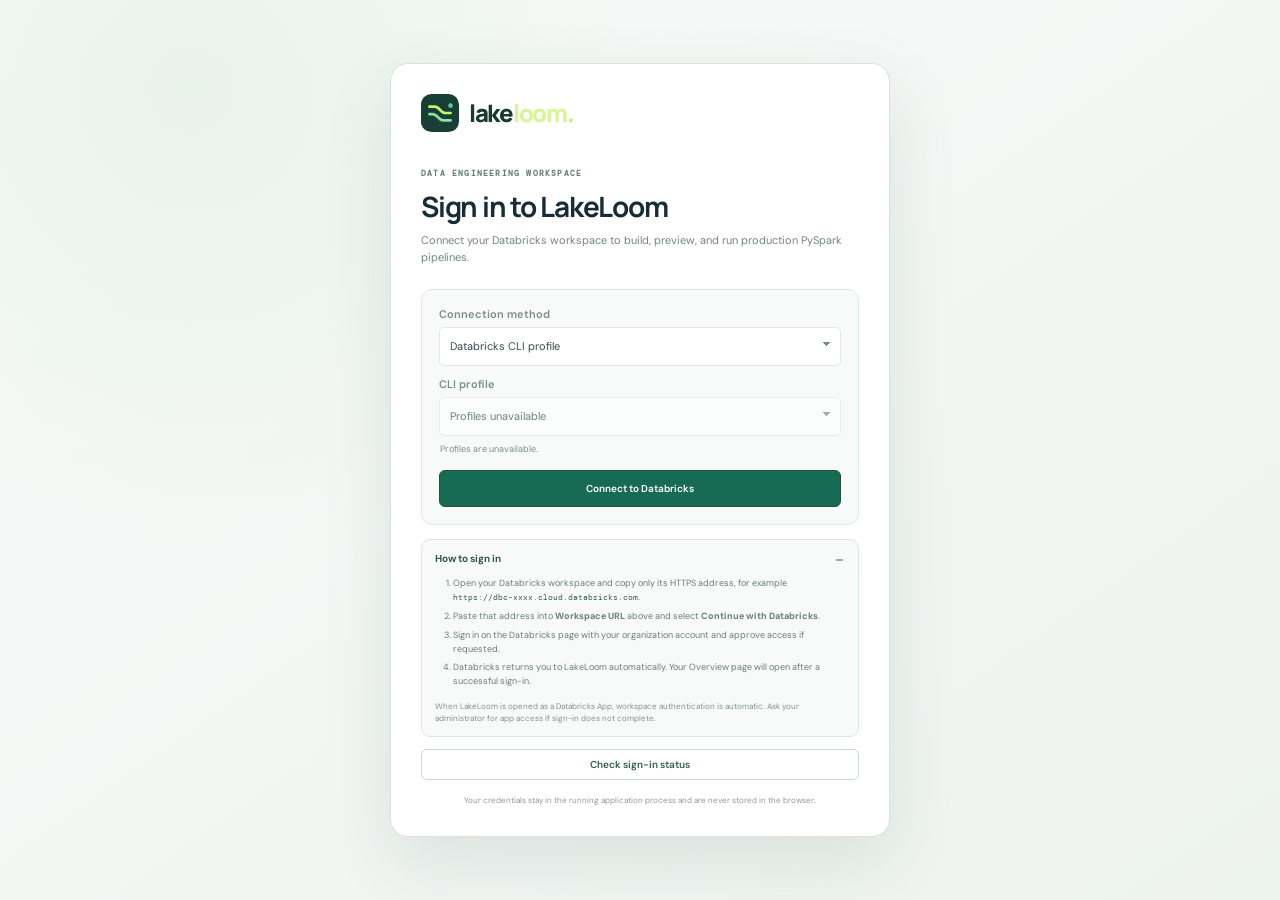
==== commit 07204ad3: "Add Features" ====
--- a/index.html
+++ b/index.html
@@ -9,10 +9,30 @@
     <link rel="preconnect" href="https://fonts.googleapis.com" />
     <link rel="preconnect" href="https://fonts.gstatic.com" crossorigin />
     <link href="https://fonts.googleapis.com/css2?family=DM+Mono:wght@400;500&family=DM+Sans:wght@400;500;600;700&family=Manrope:wght@500;600;700;800&display=swap" rel="stylesheet" />
-    <link rel="stylesheet" href="styles.css?v=47" />
+    <link rel="stylesheet" href="styles.css?v=84" />
   </head>
   <body>
-    <div class="app-shell">
+    <main class="signin-gate" id="signinGate" aria-labelledby="signinTitle">
+      <section class="signin-card">
+        <div class="signin-brand"><svg class="brand-mark" viewBox="0 0 36 36" aria-hidden="true"><rect width="36" height="36" rx="10" fill="#173f35"/><path d="M8 12h5c5 0 5 6 10 6h5" fill="none" stroke="#c7f36b" stroke-width="2.6" stroke-linecap="round"/><path d="M8 19h3c5 0 5 6 10 6h7" fill="none" stroke="#8fe09c" stroke-width="2.6" stroke-linecap="round"/><circle cx="28" cy="11" r="2.2" fill="#53d58a"/></svg><span class="brand-name">lake<span class="brand-accent">loom</span><span class="brand-period">.</span></span></div>
+        <div class="signin-copy"><span>DATA ENGINEERING WORKSPACE</span><h1 id="signinTitle">Sign in to LakeLoom</h1><p>Connect your Databricks workspace to build, preview, and run production PySpark pipelines.</p></div>
+        <div class="signin-connection-mount" id="signinConnectionMount"><div class="signin-loading"><span></span>Checking your Databricks session…</div></div>
+        <p class="signin-auth-status" id="signinAuthStatus" role="status" aria-live="polite" hidden></p>
+        <details class="signin-help" open>
+          <summary>How to sign in</summary>
+          <ol>
+            <li>Open your Databricks workspace and copy only its HTTPS address, for example <code>https://dbc-xxxx.cloud.databricks.com</code>.</li>
+            <li>Paste that address into <strong>Workspace URL</strong> above and select <strong>Continue with Databricks</strong>.</li>
+            <li>Sign in on the Databricks page with your organization account and approve access if requested.</li>
+            <li>Databricks returns you to LakeLoom automatically. Your Overview page will open after a successful sign-in.</li>
+          </ol>
+          <p>When LakeLoom is opened as a Databricks App, workspace authentication is automatic. Ask your administrator for app access if sign-in does not complete.</p>
+        </details>
+        <button class="secondary-action signin-refresh" id="signinRefresh" type="button">Check sign-in status</button>
+        <p class="signin-security">Your credentials stay in the running application process and are never stored in the browser.</p>
+      </section>
+    </main>
+    <div class="app-shell" id="appShell" hidden>
       <aside class="sidebar">
         <div class="workspace-switcher">
           <span class="workspace-icon" aria-hidden="true"><svg viewBox="0 0 32 32" focusable="false"><path d="M4 10h5c5 0 5 6 10 6h9" /><path d="M4 18h4c5 0 5 6 10 6h10" /><circle cx="26" cy="7" r="2" /></svg></span>
@@ -26,13 +46,14 @@
           <a href="#builder" class="nav-item active" data-view="builder" aria-label="Notebook builder"><span class="nav-icon">⌘</span><span class="nav-label">Notebook builder</span><span class="nav-dot"></span></a>
           <a href="#history" class="nav-item" data-view="history" aria-label="Run history"><span class="nav-icon">◷</span><span class="nav-label">Run history</span></a>
           <a href="#recipes" class="nav-item" data-view="recipes" aria-label="Saved recipes"><span class="nav-icon">▤</span><span class="nav-label">Saved recipes</span></a>
+          <a href="#help" class="nav-item" data-view="help" aria-label="Help center"><span class="nav-icon">?</span><span class="nav-label">Help center</span></a>
         </nav>
 
         <div class="side-label connections-label">NOTEBOOK TARGET</div>
         <div class="connection-row" id="sidebarConnection"><span class="connection-status offline" id="sidebarConnectionDot"></span><span id="sidebarConnectionText">Databricks · checking</span><span class="connected">PySpark</span></div>
 
         <div class="sidebar-bottom">
-          <button class="user-row" id="userMenuButton" type="button" aria-haspopup="dialog" aria-controls="authModal"><div class="avatar" id="userAvatar">GU</div><div class="user-copy"><strong id="currentUserName">Guest user</strong><span id="currentUserRole">Checking Databricks SSO</span></div><span class="more" aria-hidden="true">···</span></button>
+          <button class="user-row" id="userMenuButton" type="button"><div class="avatar" id="userAvatar"><img id="userAvatarImage" alt="" hidden /><span id="userAvatarInitials">GU</span></div><div class="user-copy"><strong id="currentUserName">Guest user</strong><span id="currentUserRole">Checking Databricks SSO</span></div><span class="more" aria-hidden="true">···</span></button>
         </div>
       </aside>
       <button id="sidebarBackdrop" class="sidebar-backdrop" type="button" aria-label="Close navigation" hidden></button>
@@ -54,7 +75,7 @@
             </a>
             <div class="breadcrumbs"><span>Workspace</span><span class="crumb-sep">/</span><span id="breadcrumbCurrent">Notebook builder</span></div>
           </div>
-          <div class="top-actions"><button class="icon-button" type="button" aria-label="Notifications">♧<i></i></button><button class="top-help" type="button" data-go-view="help">Help center <span>↗</span></button><button id="authButton" class="auth-button" type="button" aria-haspopup="dialog" aria-controls="authModal" disabled>Checking sign-in…</button></div>
+          <div class="top-actions"><button class="icon-button" type="button" aria-label="Notifications">♧<i></i></button><div class="header-account-menu-wrap"><button id="authButton" class="header-account-button" type="button" disabled aria-haspopup="menu" aria-expanded="false" aria-label="Open account menu"><span class="header-avatar"><img id="headerAvatarImage" alt="" hidden /><span id="headerAvatarInitials">GU</span></span></button><section class="header-account-menu" id="headerAccountMenu" role="menu" hidden><div class="account-menu-identity"><span class="account-menu-avatar"><img id="menuAvatarImage" alt="" hidden /><span id="menuAvatarInitials">GU</span></span><span><strong id="menuUserName">Guest user</strong><small id="menuUserEmail">Not connected</small></span></div><div class="account-menu-separator"></div><button type="button" role="menuitem" data-account-menu-tab="profile"><span>◎</span>Profile &amp; account</button><button type="button" role="menuitem" data-account-menu-tab="appearance"><span>◐</span>Appearance</button><button type="button" role="menuitem" data-account-menu-tab="connections"><span>◇</span>Connections</button><button type="button" role="menuitem" data-account-menu-view="help"><span>?</span>Help center</button><div class="account-menu-separator"></div><button type="button" role="menuitem" id="accountMenuSignOut" class="account-menu-danger"><span>↪</span>Disconnect</button></section></div></div>
         </header>
 
         <div class="page-wrap">
@@ -195,7 +216,7 @@
 
           <section class="app-view secondary-view" id="overviewView" hidden>
             <div class="page-heading">
-              <div><div class="eyebrow"><span class="eyebrow-line"></span>WORKSPACE <span class="eyebrow-slash">/</span> OVERVIEW</div><h1>Your data prep<br class="mobile-break" /> <span>workspace.</span></h1><p class="page-subtitle">A quick view of your notebook activity and saved recipes on this browser.</p></div>
+              <div><div class="eyebrow"><span class="eyebrow-line"></span>WORKSPACE <span class="eyebrow-slash">/</span> OVERVIEW</div><h1>Your data prep<br class="mobile-break" /> <span>workspace.</span></h1><p class="page-subtitle">A quick view of your local notebook activity and account recipes.</p></div>
               <button class="primary-action" data-go-view="builder" type="button">＋ New notebook</button>
             </div>
             <div class="metric-grid">
@@ -207,7 +228,7 @@
               <section class="dashboard-card"><div class="dashboard-card-heading"><div><h2>Get started</h2><p>Build and export a reusable PySpark notebook.</p></div><span>✳</span></div><button class="quick-link" data-go-view="builder" type="button"><span>01</span> Configure a notebook <b>↗</b></button><button class="quick-link" data-go-view="recipes" type="button"><span>02</span> Open saved recipes <b>↗</b></button></section>
               <section class="dashboard-card"><div class="dashboard-card-heading"><div><h2>Recent activity</h2><p>Local code exports and recipe changes.</p></div><button class="text-action" data-go-view="history" type="button">View history ↗</button></div><div id="overviewRecentActivity" class="activity-list"></div></section>
             </div>
-            <p class="workspace-note"><span>ⓘ</span> This frontend stores recipes and export history in your browser. Secure sign-in and live Databricks job runs need a connected backend.</p>
+            <p class="workspace-note"><span>ⓘ</span> Saved recipes are linked to your signed-in account. Notebook export history remains local to this browser.</p>
           </section>
 
           <section class="app-view secondary-view" id="historyView" hidden>
@@ -217,10 +238,10 @@
           </section>
 
           <section class="app-view secondary-view" id="recipesView" hidden>
-            <div class="page-heading"><div><div class="eyebrow"><span class="eyebrow-line"></span>WORKSPACE <span class="eyebrow-slash">/</span> LIBRARY</div><h1>Saved <span>recipes.</span></h1><p class="page-subtitle">Save and reuse notebook settings stored in this browser. Select one or more recipes to remove them together.</p></div><div class="recipe-page-actions"><label class="recipe-select-all"><input id="selectAllRecipes" type="checkbox" /> Select all</label><button class="secondary-action danger-action" id="deleteSelectedRecipes" type="button">Delete selected</button><button class="primary-action" id="saveRecipeFromLibrary" type="button">＋ Save current setup</button></div></div>
+            <div class="page-heading"><div><div class="eyebrow"><span class="eyebrow-line"></span>WORKSPACE <span class="eyebrow-slash">/</span> LIBRARY</div><h1>Saved <span>recipes.</span></h1><p class="page-subtitle">Save and reuse notebook settings linked to your account. Select one or more recipes to remove them together.</p></div><div class="recipe-page-actions"><label class="recipe-select-all"><input id="selectAllRecipes" type="checkbox" /> Select all</label><button class="secondary-action danger-action" id="deleteSelectedRecipes" type="button">Delete selected</button><button class="primary-action" id="saveRecipeFromLibrary" type="button">＋ Save current setup</button></div></div>
             <div id="recipeList" class="recipe-grid"></div>
             <div id="emptyRecipes" class="library-empty" hidden><span>▤</span><strong>No saved recipes yet</strong><p>Configure a notebook, then save it to reuse the source, transformations, and output settings.</p><button class="primary-action" data-go-view="builder" type="button">Open notebook builder</button></div>
-            <p class="workspace-note"><span>ⓘ</span> Saved recipes stay in this browser and do not upload source files.</p>
+            <p class="workspace-note"><span>ⓘ</span> Saved recipes follow your signed-in account and never include uploaded source-file contents.</p>
           </section>
 
           <section class="app-view secondary-view documentation-view" id="documentationView" hidden>
@@ -235,9 +256,20 @@
               <article class="docs-card"><span class="docs-step">06</span><h2>Configure output</h2><p>Enable the write step and choose Delta, CSV, JSON, TXT, Parquet, Avro, ORC, or Iceberg.</p><ul><li>Set the Databricks destination and write mode.</li><li>Add partition columns only when they improve downstream reads.</li><li>Review format-specific settings such as CSV headers and compression.</li></ul></article>
               <article class="docs-card"><span class="docs-step">07</span><h2>Preview with Databricks</h2><p>Connect through Databricks Apps or a configured Databricks Connect profile. Run preview executes the generated notebook against the connected workspace and displays a limited result.</p><ul><li>Review the code before running it.</li><li>Use Edit code for manual adjustments.</li><li>Reset code to regenerate it from the selected options.</li></ul></article>
               <article class="docs-card"><span class="docs-step">08</span><h2>Export the notebook</h2><p>Click <strong>Export notebook</strong> and choose a format. The download begins immediately.</p><ul><li>Databricks source: <code>.py</code></li><li>Jupyter: <code>.ipynb</code></li><li>Plain text, Markdown, HTML, or Print / Save as PDF</li></ul></article>
-              <article class="docs-card"><span class="docs-step">09</span><h2>Save and reuse recipes</h2><p>Save the current source, transformations, and output settings as a recipe. Open Saved recipes to restore, rename, or delete a configuration.</p><ul><li>Recipes are stored in the current browser.</li><li>Source file contents are not stored in a recipe.</li><li>Verify paths before running a restored recipe.</li></ul></article>
+              <article class="docs-card"><span class="docs-step">09</span><h2>Save and reuse recipes</h2><p>Save the current source, transformations, and output settings as a recipe. Open Saved recipes to restore, rename, or delete a configuration.</p><ul><li>Recipes are linked to the signed-in account.</li><li>Each recipe name must be unique within that account.</li><li>Source file contents are not stored in a recipe.</li><li>Verify paths before running a restored recipe.</li></ul></article>
               <article class="docs-card"><span class="docs-step">10</span><h2>Review activity</h2><p>Run history records local notebook exports and recipe changes. Databricks execution status requires a connected backend.</p><ul><li>Use Clear history to remove local entries.</li><li>Browser data is specific to the current browser profile.</li><li>Report problems through the footer issue link.</li></ul></article>
             </div>
+            <section class="docs-section docs-source-guide">
+              <div class="docs-section-heading"><span>SOURCE SETUP</span><h2>Upload data and copy the correct path</h2><p>Local selection is designed for schema inspection. The generated notebook reads the source from Databricks, a Unity Catalog Volume, or an ADLS Gen2 location.</p></div>
+              <div class="docs-detail-grid">
+                <article><h3>Files up to 60 MB</h3><ol><li>Choose <strong>Files</strong> under Add source.</li><li>Select CSV, JSON, TXT, Parquet, Avro, or ORC files with the same format.</li><li>LakeLoom inspects the files and displays their columns.</li><li>Upload the same data to Databricks or ADLS before running the exported notebook, then enter that remote path in the source field.</li></ol><p>The 60 MB limit applies to the combined size of one local selection. LakeLoom does not upload these files to Databricks.</p></article>
+                <article><h3>Delta or Iceberg folders</h3><ol><li>Choose <strong>Table folder</strong>.</li><li>Select the complete Delta or Iceberg directory.</li><li>For a folder over 60 MB, upload it to a Unity Catalog Volume or ADLS first.</li><li>Choose <strong>Databricks</strong>, paste the uploaded folder path, select its format, and click <strong>Load from Databricks</strong>.</li></ol><p>For Delta folders containing only checkpoints or large data files, use remote schema loading.</p></article>
+                <article><h3>Unity Catalog Volume path</h3><ol><li>In Databricks, open <strong>Catalog</strong> and select the required catalog, schema, and Volume.</li><li>Upload the file or folder into that Volume.</li><li>Copy or construct the full path, including the file or table folder name.</li><li>Paste it into LakeLoom’s Databricks path field.</li></ol><p>Example:</p><code>/Volumes/main/engineering/landing/orders/orders.json</code></article>
+                <article><h3>ADLS Gen2 path</h3><ol><li>Upload the source with Azure Portal, Azure Storage Explorer, ADF, or another approved ingestion process.</li><li>Use its container, storage account, and directory to construct the ABFS path.</li><li>Confirm that Databricks has permission through a storage credential and external location.</li><li>Paste the complete path into LakeLoom and load the schema.</li></ol><p>Example:</p><code>abfss://landing@myaccount.dfs.core.windows.net/orders/orders.parquet</code></article>
+                <article><h3>Databricks catalog table</h3><ol><li>Open Catalog Explorer in Databricks.</li><li>Locate the table and copy its three-part name.</li><li>Choose <strong>Databricks</strong> in LakeLoom.</li><li>Select the format, paste the name, and click <strong>Load from Databricks</strong>.</li></ol><p>Example:</p><code>main.sales.customer_orders</code></article>
+                <article><h3>Sources larger than 60 MB</h3><p>Files and folders larger than 60 MB cannot be inspected through direct browser upload. Upload them to Databricks or ADLS first, then use:</p><ul><li><code>catalog.schema.table</code> for a registered table</li><li><code>/Volumes/catalog/schema/volume/path</code> for a Unity Catalog Volume</li><li><code>abfss://container@account.dfs.core.windows.net/path</code> for ADLS Gen2</li></ul><p>LakeLoom reads only the schema through Databricks; the large dataset is not transferred through the browser.</p></article>
+              </div>
+            </section>
             <section class="docs-section">
               <div class="docs-section-heading"><span>REFERENCE</span><h2>Transformation guide</h2><p>Choose the smallest set of steps that produces the required result. Steps execute in their selected order.</p></div>
               <div class="docs-table-wrap"><table class="docs-table"><thead><tr><th>Category</th><th>Use it for</th><th>Common operations and guidance</th></tr></thead><tbody>
@@ -284,7 +316,7 @@
                 <article><h3>Incremental loading</h3><p>Filter with a watermark column or read Delta Change Data Feed from a starting version. Use checkpoints or a control table to persist progress in an orchestrated job.</p></article>
                 <article><h3>Monitoring</h3><p>Creates a run ID, UTC timestamp, status, and row-count metrics DataFrame that can be displayed or written to an audit target.</p></article>
                 <article><h3>Generated tests</h3><p>Adds assertions for required columns, null values, unique keys, and minimum row counts. Run these before writes or SCD operations.</p></article>
-                <article><h3>Saved recipes</h3><p>Recipes stay in the current browser profile. Open a recipe to restore its notebook settings, or select one or more recipes to delete them.</p></article>
+                <article><h3>Saved recipes</h3><p>Recipes follow the signed-in account. Open a recipe to restore its notebook settings, or select one or more recipes to delete them.</p></article>
               </div>
             </section>
 
@@ -306,7 +338,7 @@
                 <details><summary>Why is a Databricks path required for a local file?</summary><p>The local file is used for schema inspection. The exported notebook runs in Databricks and needs a table or storage path available there.</p></details>
                 <details><summary>Why is Run preview unavailable?</summary><p>Configure Databricks Connect or run LakeLoom as a Databricks App with workspace authentication and source permissions.</p></details>
                 <details><summary>Do new DataFrame steps duplicate data?</summary><p>No. Spark DataFrames are lazy query plans. Assigning a new variable does not execute, copy, cache, or checkpoint the data.</p></details>
-                <details><summary>Where are recipes and history stored?</summary><p>They are stored in the current browser profile. They do not automatically transfer to another browser or device.</p></details>
+                <details><summary>Where are recipes and history stored?</summary><p>Recipes are stored for the signed-in account. Notebook download and change history remains in the current browser.</p></details>
               </div>
             </section>
             <div class="docs-finish"><div><strong>Ready to build?</strong><p>Open the builder and configure your first reusable PySpark notebook.</p></div><button class="primary-action" data-go-view="builder" type="button">Start building</button></div>
@@ -322,8 +354,8 @@
               <button type="button" data-help-topic="export"><span>↓</span><strong>Export and recipes</strong><small>Downloads and saved configurations</small></button>
             </div>
             <section class="help-panel" data-help-section="connection authentication oauth profile serverless databricks">
-              <div class="docs-section-heading"><span>CONNECTION</span><h2>Connect from your local computer</h2><p>Use the Connect Databricks dialog to validate an OAuth CLI profile or a personal access token.</p></div>
-              <ol class="help-steps"><li><strong>Install the CLI</strong><code>brew install databricks/tap/databricks</code></li><li><strong>Authenticate in your browser</strong><code>databricks auth login --configure-serverless --host https://&lt;your-workspace-host&gt;</code></li><li><strong>Open the connection dialog</strong><code>Connect Databricks → CLI profile</code><small>Select the profile created by the CLI and choose Connect to Databricks.</small></li><li><strong>Token alternative</strong><code>Connect Databricks → Personal access token</code><small>Enter the HTTPS workspace URL and token. The token is kept only in the running app process.</small></li></ol>
+              <div class="docs-section-heading"><span>CONNECTION</span><h2>Connect from your local computer</h2><p>Use Account settings to validate an OAuth CLI profile or a personal access token.</p></div>
+              <ol class="help-steps"><li><strong>Install the CLI</strong><code>brew install databricks/tap/databricks</code></li><li><strong>Authenticate in your browser</strong><code>databricks auth login --configure-serverless --host https://&lt;your-workspace-host&gt;</code></li><li><strong>Open Account settings</strong><code>Connect Databricks → CLI profile</code><small>Select the profile created by the CLI and choose Connect to Databricks.</small></li><li><strong>Token alternative</strong><code>Connect Databricks → Personal access token</code><small>Enter the HTTPS workspace URL and token. The token is kept only in the running app process.</small></li></ol>
             </section>
             <section class="help-panel" data-help-section="preview run execution disabled error permissions">
               <div class="docs-section-heading"><span>PREVIEW</span><h2>Preview troubleshooting</h2></div>
@@ -335,10 +367,18 @@
             </section>
             <section class="help-panel" data-help-section="export download recipe save import browser">
               <div class="docs-section-heading"><span>EXPORTS</span><h2>Downloads and saved recipes</h2></div>
-              <div class="docs-faq"><details><summary>Where are recipes stored?</summary><p>Recipes and activity history are stored in this browser profile.</p></details><details><summary>How do I remove several recipes?</summary><p>Select the checkbox on each recipe, then choose Delete selected. Use Select all to select every saved recipe.</p></details><details><summary>Which notebook formats can I download?</summary><p>LakeLoom exports Databricks source, Jupyter, plain text, Markdown, HTML, and browser print or PDF formats.</p></details></div>
+              <div class="docs-faq"><details><summary>Where are recipes stored?</summary><p>Recipes are linked to your signed-in account. Activity history remains in the current browser profile.</p></details><details><summary>How do I remove several recipes?</summary><p>Select the checkbox on each recipe, then choose Delete selected. Use Select all to select every saved recipe.</p></details><details><summary>Which notebook formats can I download?</summary><p>LakeLoom exports Databricks source, Jupyter, plain text, Markdown, HTML, and browser print or PDF formats.</p></details></div>
             </section>
             <p class="help-empty" id="helpEmpty" hidden>No matching help topics were found. Try a shorter search.</p>
             <div class="docs-finish"><div><strong>Still need help?</strong><p>Open an issue with the error message and the steps that produced it. Do not include access tokens.</p></div><a class="primary-action" href="https://github.com/madhurraj11/AI_Agent/issues/new" target="_blank" rel="noopener noreferrer">Report an issue ↗</a></div>
+          </section>
+
+          <section class="app-view secondary-view account-view" id="accountView" hidden>
+            <section class="page-heading account-page-heading"><div><div class="eyebrow"><span class="eyebrow-line"></span>ACCOUNT</div><h1>Account settings</h1><p class="page-subtitle">Manage your public profile, Databricks connection, and account identity.</p></div></section>
+            <div class="account-settings-layout">
+              <aside class="account-settings-nav" aria-label="Account settings"><button class="active" type="button" data-account-tab="profile" aria-selected="true"><span>◎</span>Profile &amp; account</button><button type="button" data-account-tab="appearance" aria-selected="false"><span>◐</span>Appearance</button><div></div><small>ACCESS</small><button type="button" data-account-tab="connections" aria-selected="false"><span>◇</span>Connections</button><button type="button" data-account-tab="sessions" aria-selected="false"><span>◷</span>Sessions</button></aside>
+              <div class="account-settings-content" id="accountPageContent"></div>
+            </div>
           </section>
 
           <footer class="page-footer">
@@ -356,14 +396,30 @@
       </main>
     </div>
     <div class="toast" id="toast" role="status"></div>
-    <div class="modal-backdrop" id="authModal" hidden>
-      <section class="dialog-card" role="dialog" aria-modal="true" aria-labelledby="authDialogTitle">
+    <div class="modal-backdrop" id="authModal" hidden aria-hidden="true">
+      <section class="dialog-card account-dialog" role="dialog" aria-modal="true" aria-labelledby="authDialogTitle">
         <button class="dialog-close" type="button" data-close-modal aria-label="Close">×</button>
         <div class="dialog-mark">⌘</div><h2 id="authDialogTitle">Databricks workspace sign-in</h2>
         <p id="authDialogCopy">Sign-in is managed by Databricks Apps using your workspace SSO. Open this app from Databricks Apps to authenticate.</p>
-        <div class="auth-identity-card" id="authIdentityCard" hidden><span class="auth-identity-icon">✓</span><div><strong id="authIdentityName"></strong><small id="authIdentityEmail"></small></div></div>
+        <div class="auth-identity-card" id="authIdentityCard" hidden><span class="auth-identity-icon identity-profile-avatar"><img id="identityAvatarImage" alt="" hidden /><span id="identityAvatarInitials">GU</span></span><div><strong id="authIdentityName"></strong><small id="authIdentityEmail"></small></div><button class="identity-edit-button" id="editProfileUsername" type="button" hidden>Edit username</button></div>
+        <form class="user-profile-form" id="userProfileForm" hidden>
+          <label class="field dialog-field"><span>Unique username</span><input id="profileUsername" required minlength="3" maxlength="30" pattern="[A-Za-z][A-Za-z0-9._-]{2,29}" autocomplete="username" placeholder="madhur_chauhan" /></label>
+          <p class="connection-field-help">One username is linked to your verified Databricks email. Usernames are unique across LakeLoom accounts.</p>
+          <button class="secondary-action dialog-primary" id="saveProfileUsername" type="submit">Save username</button>
+        </form>
+        <div class="profile-photo-actions" id="profilePhotoActions" hidden>
+          <input id="profilePhotoInput" type="file" accept="image/png,image/jpeg,image/gif,image/webp" hidden />
+          <button class="secondary-action" id="uploadProfilePhoto" type="button">Upload photo</button>
+          <button class="text-action profile-photo-remove" id="removeProfilePhoto" type="button" hidden>Remove photo</button>
+          <small>PNG, JPEG, GIF, or WebP · maximum 2 MB</small>
+        </div>
+        <a class="public-profile-link" id="publicProfileLink" href="#" hidden>View public profile <span>↗</span></a>
         <form class="databricks-connect-form" id="databricksConnectForm" hidden>
-          <label class="field dialog-field"><span>Connection method</span><select id="databricksAuthMethod"><option value="profile">Databricks CLI profile (recommended)</option><option value="token">Personal access token</option></select></label>
+          <label class="field dialog-field auth-method-field"><span>Connection method</span><select id="databricksAuthMethod"><option id="databricksOAuthOption" value="oauth" selected>Databricks OAuth</option><option value="profile">Databricks CLI profile</option><option value="token">Personal access token</option></select></label>
+          <div id="databricksOAuthFields" hidden>
+            <label class="field dialog-field"><span>Workspace URL</span><input id="databricksOAuthHost" type="url" inputmode="url" autocomplete="url" placeholder="https://your-workspace.cloud.databricks.com" /></label>
+            <p class="connection-field-help">You will continue to Databricks to sign in. LakeLoom never receives your password.</p>
+          </div>
           <div id="databricksProfileFields">
             <label class="field dialog-field"><span>CLI profile</span><select id="databricksProfile"><option value="">Loading profiles…</option></select></label>
             <p class="connection-field-help" id="databricksProfileHelp">OAuth profiles are read securely from ~/.databrickscfg.</p>
@@ -382,12 +438,25 @@
         <button class="text-action dialog-cancel" type="button" data-close-modal>Close</button>
       </section>
     </div>
+    <div class="modal-backdrop" id="photoEditorModal" hidden>
+      <form class="dialog-card photo-editor-dialog" id="photoEditorForm" role="dialog" aria-modal="true" aria-labelledby="photoEditorTitle">
+        <button class="dialog-close" type="button" data-close-photo-editor aria-label="Close">×</button>
+        <div class="dialog-mark">◉</div><h2 id="photoEditorTitle">Adjust profile photo</h2>
+        <p>Move and zoom the photo until it fits inside the profile circle.</p>
+        <div class="photo-crop-stage" id="photoCropStage"><img id="photoCropImage" alt="Profile photo preview" /></div>
+        <label class="photo-adjust-control"><span>Zoom</span><input id="photoZoom" type="range" min="1" max="3" value="1" step="0.01" /></label>
+        <label class="photo-adjust-control"><span>Horizontal position</span><input id="photoPositionX" type="range" min="-100" max="100" value="0" step="1" /></label>
+        <label class="photo-adjust-control"><span>Vertical position</span><input id="photoPositionY" type="range" min="-100" max="100" value="0" step="1" /></label>
+        <div class="dialog-actions"><button class="secondary-action" id="resetPhotoCrop" type="button">Reset</button><button class="secondary-action" type="button" data-close-photo-editor>Cancel</button><button class="primary-action" id="applyProfilePhoto" type="submit">Apply photo</button></div>
+      </form>
+    </div>
     <div class="modal-backdrop" id="recipeModal" hidden>
       <form class="dialog-card" id="recipeForm" role="dialog" aria-modal="true" aria-labelledby="recipeDialogTitle">
         <button class="dialog-close" type="button" data-close-modal aria-label="Close">×</button>
         <div class="dialog-mark">▤</div><h2 id="recipeDialogTitle">Save this recipe</h2>
         <p>Save the current source, selected transformations, and output settings to reuse them later.</p>
-        <label class="field dialog-field"><span>Recipe name</span><input id="recipeName" required maxlength="60" placeholder="Employee data cleanup" /></label>
+        <label class="field dialog-field"><span>Recipe name</span><input id="recipeName" required maxlength="60" placeholder="Employee data cleanup" aria-describedby="recipeNameError" /></label>
+        <p class="dialog-field-error" id="recipeNameError" role="alert" hidden></p>
         <div class="dialog-actions"><button class="secondary-action" type="button" data-close-modal>Cancel</button><button class="primary-action" type="submit">Save recipe</button></div>
       </form>
     </div>
@@ -396,7 +465,8 @@
         <button class="dialog-close" type="button" data-close-modal aria-label="Close">×</button>
         <div class="dialog-mark">✎</div><h2 id="renameRecipeDialogTitle">Rename recipe</h2>
         <p>Enter a clear name that will help you identify this saved configuration.</p>
-        <label class="field dialog-field"><span>Recipe name</span><input id="renameRecipeName" required maxlength="80" autocomplete="off" placeholder="Employee data cleanup" /></label>
+        <label class="field dialog-field"><span>Recipe name</span><input id="renameRecipeName" required maxlength="80" autocomplete="off" placeholder="Employee data cleanup" aria-describedby="renameRecipeNameError" /></label>
+        <p class="dialog-field-error" id="renameRecipeNameError" role="alert" hidden></p>
         <div class="dialog-actions"><button class="secondary-action" type="button" data-close-modal>Cancel</button><button class="primary-action" type="submit">Rename recipe</button></div>
       </form>
     </div>
@@ -404,7 +474,7 @@
       <form class="dialog-card" id="deleteRecipeForm" role="alertdialog" aria-modal="true" aria-labelledby="deleteRecipeDialogTitle" aria-describedby="deleteRecipeDialogCopy">
         <button class="dialog-close" type="button" data-close-modal aria-label="Close">×</button>
         <div class="dialog-mark dialog-mark-danger" aria-hidden="true"><svg viewBox="0 0 24 24"><path d="M7 21a2 2 0 0 1-2-2V7h14v12a2 2 0 0 1-2 2H7Zm9-17 1 1h4v2H3V5h4l1-1h8Zm-7 6v8h2v-8H9Zm4 0v8h2v-8h-2Z"/></svg></div><h2 id="deleteRecipeDialogTitle">Delete recipe?</h2>
-        <p id="deleteRecipeDialogCopy">This saved recipe will be removed from this browser.</p>
+        <p id="deleteRecipeDialogCopy">This saved recipe will be removed from your account.</p>
         <div class="dialog-actions"><button class="secondary-action" type="button" data-close-modal>Cancel</button><button class="primary-action dialog-danger" id="confirmDeleteRecipes" type="submit">Delete recipe</button></div>
       </form>
     </div>
@@ -425,7 +495,7 @@
         <div class="dialog-actions"><button class="secondary-action" type="button" data-close-modal>Cancel</button><button class="primary-action" id="confirmWriteOutput" type="submit">Write data</button></div>
       </form>
     </div>
-    <script src="schema.js?v=41"></script>
-    <script src="app.js?v=46"></script>
+    <script src="schema.js?v=42"></script>
+    <script src="app.js?v=77"></script>
   </body>
 </html>
--- a/styles.css
+++ b/styles.css
@@ -12,6 +12,41 @@
   padding:18px 24px 22px;
   overflow:hidden;
 }
+
+/* Account photo controls and circular profile image. */
+.avatar{overflow:hidden}
+.avatar img{width:100%;height:100%;display:block;object-fit:cover}
+.avatar img[hidden],.avatar span[hidden]{display:none!important}
+.profile-photo-actions{display:grid;grid-template-columns:1fr auto;gap:8px;margin-top:12px;padding:12px 14px;border:1px solid #dfe9e4;border-radius:9px;background:#f8fbf9}
+.profile-photo-actions[hidden],.profile-photo-actions button[hidden]{display:none!important}
+.profile-photo-actions .secondary-action{margin:0}
+.profile-photo-actions .profile-photo-remove{padding:0 5px;color:#91604e}
+.profile-photo-actions small{grid-column:1/-1;color:#7a8d84;font-size:9px}
+.public-profile-link{display:flex;align-items:center;justify-content:space-between;margin-top:10px;padding:11px 13px;border:1px solid #d7e5dd;border-radius:8px;background:#fff;color:#356b57;text-decoration:none;font-size:10px;font-weight:700}.public-profile-link:hover{border-color:#91b9a1;background:#f5faf7}.public-profile-link[hidden]{display:none!important}
+.account-dialog{width:min(560px,100%);max-height:min(860px,92vh);overflow-y:auto}
+.account-view{max-width:1080px;margin-inline:auto}
+.account-page-heading{padding-bottom:17px;border-bottom:1px solid #dbe5e0}.account-page-heading h1{font-size:27px}.account-page-heading .page-subtitle{font-size:11px}
+.account-settings-layout{display:grid;grid-template-columns:190px minmax(0,1fr);gap:28px;align-items:start;margin-top:22px}
+.account-settings-nav{display:flex;flex-direction:column;gap:4px;position:sticky;top:22px}
+.account-settings-nav button{display:flex;align-items:center;gap:9px;width:100%;min-height:40px;padding:9px 11px;border:0;border-radius:8px;background:transparent;color:#536962;font:600 10px var(--sans);text-align:left;cursor:pointer;transition:background .15s,color .15s,transform .15s}.account-settings-nav button:hover{background:#edf3ef;color:#244b3e}.account-settings-nav button:active{transform:translateY(1px)}.account-settings-nav button span{width:19px;color:#698079;font-size:14px;text-align:center}.account-settings-nav button.active{background:#e3ede7;color:#1d493b;box-shadow:inset 3px 0 #19745e}.account-settings-nav>div{height:1px;margin:10px 0;background:#dbe5e0}.account-settings-nav small{padding:0 11px 5px;color:#7d8f88;font:600 8px var(--mono);letter-spacing:1px}
+.account-settings-content{min-width:0}.account-settings-panel{min-height:360px;padding:23px;background:#fff;border:1px solid #dfe8e3;border-radius:12px;box-shadow:0 7px 24px #17392d0a}.account-settings-panel[hidden]{display:none!important}
+.account-panel-header{padding-bottom:16px;border-bottom:1px solid #e4ebe7}.account-panel-header h2{color:#213e35;font:700 20px var(--display);letter-spacing:-.35px}.account-panel-header p{margin-top:5px;color:#7c8e87;font-size:10px;line-height:1.5}
+.account-settings-panel .auth-identity-card{margin-top:18px}.account-settings-panel .databricks-connect-form,.account-settings-panel .user-profile-form,.account-settings-panel .profile-photo-actions{border-radius:9px}.account-settings-panel #authWorkspaceLink,.account-settings-panel #disconnectDatabricks,.account-settings-panel #refreshAuth{max-width:100%}
+.account-info-list{margin-top:18px;border:1px solid #e1e9e5;border-radius:9px;overflow:hidden}.account-info-list>div{display:grid;grid-template-columns:145px minmax(0,1fr);gap:18px;align-items:center;padding:13px 15px;background:#fbfcfb;border-bottom:1px solid #e8eeeb}.account-info-list>div:last-child{border-bottom:0}.account-info-list span{color:#7a8c84;font-size:9px;font-weight:600}.account-info-list strong{min-width:0;color:#304c42;font-size:10px;font-weight:600;overflow-wrap:anywhere}.account-panel-note{margin-top:14px;color:#82928c;font-size:9px;line-height:1.55}
+.appearance-options{display:grid;grid-template-columns:repeat(2,minmax(0,1fr));gap:10px;margin:18px 0 0;padding:0;border:0}.appearance-legend{grid-column:1/-1;margin-bottom:2px;color:#536a61;font-size:10px;font-weight:700}.appearance-options label{display:flex;align-items:center;gap:11px;min-height:74px;padding:13px 14px;border:1px solid #e0e9e4;border-radius:9px;background:#fbfcfb;cursor:pointer}.appearance-options label:has(input:checked){border-color:#8db79d;background:#f3f8f4;box-shadow:0 0 0 2px #78a98913}.appearance-options input{accent-color:#19745e}.appearance-options span{display:flex;flex-direction:column;gap:3px}.appearance-options strong{color:#304d42;font-size:10px}.appearance-options small{color:#84948e;font-size:9px}
+.density-preview{display:flex;align-items:center;gap:13px;margin-top:15px;padding:14px;border:1px solid #e0e8e4;border-radius:9px;background:#f7faf8}.density-preview>div{display:flex;flex-direction:column;gap:5px;width:54px;padding:8px;border-radius:6px;background:#e5efe8}.density-preview>div span{display:block;height:5px;border-radius:3px;background:#78a58d}.density-preview>div span:nth-child(2){width:75%}.density-preview>div span:nth-child(3){width:88%}.density-preview p{display:flex;flex-direction:column;gap:3px}.density-preview strong{color:#315044;font-size:10px}.density-preview small{color:#80918a;font-size:9px}
+.density-option-icon{display:flex!important;width:42px!important;height:42px;flex:none;flex-direction:column!important;justify-content:center;gap:4px!important;padding:8px;border-radius:7px;background:#e5efe8}.density-option-icon b{display:block;height:4px;border-radius:3px;background:#78a58d}.density-option-icon b:nth-child(2){width:72%}.density-option-icon b:nth-child(3){width:88%}.density-option-icon.compact{gap:2px!important}.density-option-icon.compact b{height:3px}
+.connection-heading{margin:17px 0 0;padding:14px 15px;border:1px solid #e0e8e4;border-radius:9px;background:#f8faf9}.connection-heading h2{color:#29483e;font:700 13px var(--display)}.connection-heading p{margin-top:5px;color:#7b8d86;font-size:9px;line-height:1.5}.account-settings-panel .databricks-connect-form{margin-top:12px}.account-settings-panel .auth-check-status{margin-bottom:0}
+.current-session-card{display:flex;align-items:center;gap:11px;margin-top:18px;padding:15px;border:1px solid #dfe8e3;border-radius:9px;background:#fafcfb}.session-status-dot{width:9px;height:9px;border-radius:50%;background:#67b981;box-shadow:0 0 0 4px #67b9811f}.current-session-card>div{display:flex;flex:1;min-width:0;flex-direction:column;gap:3px}.current-session-card strong{color:#29493e;font-size:10px}.current-session-card small{overflow:hidden;color:#80918a;font-size:9px;text-overflow:ellipsis;white-space:nowrap}.current-session-badge{padding:4px 7px;border-radius:999px;background:#e9f3eb;color:#538167;font:600 8px var(--mono)}.session-end-button{width:100%;margin-top:12px}.session-end-button[hidden]{display:none!important}
+body.ui-compact{font-size:13px}body.ui-compact .sidebar{padding-top:18px;padding-bottom:12px}body.ui-compact .topbar{height:54px}body.ui-compact .page-wrap{padding-top:22px;padding-bottom:14px}body.ui-compact .page-heading{margin-bottom:17px}body.ui-compact h1{font-size:28px}body.ui-compact .source-card{padding-block:11px;margin-bottom:17px}body.ui-compact .source-card-heading{margin-bottom:10px}body.ui-compact .transform-card-head{min-height:50px;padding:7px 9px}body.ui-compact .transform-icon{width:25px;height:25px;font-size:13px}body.ui-compact .transform-copy strong{font-size:9px}body.ui-compact .transform-copy span{font-size:8px}body.ui-compact .transform-list{gap:6px}body.ui-compact .transform-settings{padding-top:7px;padding-bottom:8px}body.ui-compact .output-card{padding-block:11px;margin-top:16px}body.ui-compact .account-settings-layout{margin-top:16px;gap:21px}body.ui-compact .account-settings-nav button{min-height:34px;padding-block:6px}body.ui-compact .account-settings-panel{min-height:300px;padding:16px}body.ui-compact .account-panel-header{padding-bottom:11px}body.ui-compact .account-panel-header h2{font-size:18px}body.ui-compact .appearance-options{gap:6px;margin-top:13px}body.ui-compact .appearance-options label{padding:9px 11px}body.ui-compact .density-preview{margin-top:10px;padding:10px}body.ui-compact .account-info-list{margin-top:13px}body.ui-compact .account-info-list>div{padding:9px 12px}
+@media(max-width:760px){.account-page-heading h1{font-size:24px}.account-settings-layout{grid-template-columns:1fr;gap:16px}.account-settings-nav{position:static;display:flex;flex-direction:row;overflow-x:auto;padding-bottom:3px}.account-settings-nav button{min-width:max-content}.account-settings-nav>div,.account-settings-nav small{display:none}.account-settings-panel{min-height:0;padding:18px}.account-info-list>div{grid-template-columns:1fr;gap:4px}.appearance-options{grid-template-columns:1fr}}
+.photo-editor-dialog{width:min(500px,100%)}
+.photo-crop-stage{position:relative;width:min(280px,72vw);aspect-ratio:1;margin:22px auto;overflow:hidden;border:5px solid #e5f0e9;border-radius:50%;background:#edf3ef;box-shadow:0 0 0 1px #b9cec1,0 12px 30px #173b2d18}
+.photo-crop-stage img{position:absolute;left:50%;top:50%;max-width:none;max-height:none;user-select:none;pointer-events:none}
+.photo-adjust-control{display:grid;grid-template-columns:125px 1fr;align-items:center;gap:12px;margin-top:12px;color:#526b62;font-size:10px;font-weight:600}
+.photo-adjust-control input{width:100%;accent-color:#19745e}
+.photo-editor-dialog .dialog-actions{grid-template-columns:auto auto 1fr}.photo-editor-dialog .dialog-actions .primary-action{justify-self:stretch}
+@media(max-width:520px){.photo-adjust-control{grid-template-columns:1fr;gap:5px}.photo-editor-dialog .dialog-actions{grid-template-columns:1fr}.photo-editor-dialog .dialog-actions button{width:100%}}
 .app-view.preview-focus-mode{display:flex;flex-direction:column;height:100%;min-height:0}
 .app-view.preview-focus-mode>.page-heading,
 .app-view.preview-focus-mode>.source-card,
@@ -237,6 +272,7 @@
 .auth-identity-card>div{display:flex;flex-direction:column;gap:3px;min-width:0}
 .auth-identity-card strong{font-size:10px;color:#40574c;overflow-wrap:anywhere}
 .auth-identity-card small{font-size:9px;color:#87958e;overflow-wrap:anywhere}
+.identity-edit-button{flex:none;margin-left:auto;padding:6px 8px;border:1px solid #cfe0d6;border-radius:6px;background:#fff;color:#3d705b;font:600 9px var(--sans);cursor:pointer}.identity-edit-button:hover{border-color:#8fb7a0;background:#edf6f0}.identity-edit-button[hidden]{display:none!important}
 .auth-button:disabled,#refreshAuth:disabled{opacity:.65;cursor:wait}
 .dialog-cancel{display:block;margin:9px auto 0}
 .dialog-field{margin-top:18px}
@@ -1155,6 +1191,7 @@
 @media(max-width:720px){.recipe-page-actions{justify-content:flex-start}.pipeline-node{max-width:120px}.assistant-panel>div,.step-preview-panel>div{flex-wrap:wrap}.step-preview-panel select{flex-basis:100%}}
 .auth-check-status{margin:10px 0 0;padding:10px 12px;border:1px solid #dce6e1;border-radius:7px;background:#f7faf8;color:#667c73;font-size:11px;line-height:1.45;text-align:left}.auth-check-status.is-connected{border-color:#acd1b6;background:#f0f8f1;color:#2e6945}.auth-check-status.is-unavailable{border-color:#ead7b8;background:#fff9ef;color:#825d28}
 .databricks-connect-form{margin-top:16px;padding:14px;border:1px solid #dfe9e4;border-radius:9px;background:#f8fbf9}.databricks-connect-form[hidden],#databricksProfileFields[hidden],#databricksTokenFields[hidden],#disconnectDatabricks[hidden]{display:none!important}.databricks-connect-form .dialog-field{margin-top:0}.databricks-connect-form .dialog-field+.dialog-field{margin-top:11px}.databricks-connect-form .field select,.databricks-connect-form .field input{height:39px;font:11px var(--sans);background-color:#fff}.databricks-connect-form>div{margin-top:11px}.connection-field-help{margin:7px 1px 0;color:#7a8d84;font-size:9px;line-height:1.45}.databricks-connect-form .dialog-primary{width:100%;margin-top:14px}
+.user-profile-form{margin-top:12px;padding:13px 14px;border:1px solid #dfe9e4;border-radius:9px;background:#f8fbf9}.user-profile-form[hidden]{display:none!important}.user-profile-form .dialog-field{margin-top:0}.user-profile-form .dialog-primary{width:100%;margin-top:11px}.user-profile-form input{background:#fff}
 .source-path-hint{display:block;color:#80918b;font-size:9px;line-height:1.45;margin-top:1px}
 .sidebar-bottom .user-row{min-width:0;overflow:hidden}.sidebar-bottom .user-copy{flex:1 1 auto;min-width:0;overflow:hidden}.sidebar-bottom .user-copy strong,.sidebar-bottom .user-copy span{display:block;max-width:100%;overflow:hidden;text-overflow:ellipsis;white-space:nowrap}.sidebar-bottom .more{flex:0 0 28px}.connection-row #sidebarConnectionText{overflow:hidden;text-overflow:ellipsis;white-space:nowrap}
 .direct-write-button{width:100%;margin-top:14px;min-height:42px}.direct-write-button:disabled{cursor:not-allowed;opacity:.48;transform:none}.write-confirmation-summary{display:grid;gap:5px;margin-top:16px;padding:12px;border:1px solid #dce7e1;border-radius:8px;background:#f7faf8;overflow:hidden}.write-confirmation-summary span{margin-top:5px;color:#7d8e87;font-size:9px;text-transform:uppercase;letter-spacing:.6px}.write-confirmation-summary span:first-child{margin-top:0}.write-confirmation-summary strong{color:#29483e;font:10px/1.5 var(--mono);overflow-wrap:anywhere}
@@ -1377,3 +1414,550 @@
   .app-view.preview-focus-mode .builder-resizer{display:none}
   .app-view.preview-focus-mode .builder-grid{display:block}
 }
+
+/* Appearance preferences: these final rules intentionally override desktop sizing above. */
+.theme-options{margin-top:22px}
+body.ui-compact .transform-list>.transform-card:not(.is-selected){min-height:58px!important}
+body.ui-compact .transform-list>.transform-card:not(.is-selected) .transform-card-head{height:auto!important;min-height:58px!important;padding:8px 10px!important;align-items:center}
+body.ui-compact .transform-list>.transform-card.is-selected{min-height:58px!important}
+body.ui-compact .transform-list>.transform-card.is-selected .transform-card-head{min-height:58px!important;padding:9px 11px!important;align-items:center}
+body.ui-compact .transform-list>.transform-card:not(.is-selected) .transform-icon,
+body.ui-compact .transform-list>.transform-card.is-selected .transform-icon{width:30px;height:30px;border-radius:7px;font-size:14px}
+body.ui-compact .transform-list>.transform-card .transform-copy strong{font-size:10px}
+body.ui-compact .transform-list>.transform-card .transform-copy span{margin-top:2px;font-size:8px;line-height:1.3}
+body.ui-compact .transform-list>.transform-card .transform-check{width:15px;height:15px}
+body.ui-compact .transform-list{gap:6px!important}
+@media(min-width:1201px){body.ui-compact .transform-list{height:clamp(500px,61vh,720px);min-height:500px;padding:5px 9px 10px 3px}}
+
+html[data-theme="dark"]{color-scheme:dark;--ink:#e2ece8;--muted:#9bada6;--line:#334740;--paper:#172722;--canvas:#101b18;--teal:#67b995;--navy:#0b1715}
+body.theme-dark{background:#101b18;color:#dce8e3}
+body.theme-dark .main-area,
+body.theme-dark .page-wrap{background:#101b18}
+body.theme-dark .topbar{background:#14231f;border-color:#30443d;box-shadow:0 1px 0 #30443d,0 5px 18px #07110e55}
+body.theme-dark h1,body.theme-dark h2,body.theme-dark h3,
+body.theme-dark .breadcrumbs span:last-child,
+body.theme-dark .source-heading-copy h2,
+body.theme-dark .section-heading-row h2,
+body.theme-dark .preview-topline h2{color:#e5efeb}
+body.theme-dark .source-card,body.theme-dark .preview-panel,body.theme-dark .output-card,
+body.theme-dark .transform-card,body.theme-dark .module-hub,body.theme-dark .account-settings-panel,
+body.theme-dark .docs-card,body.theme-dark .docs-table-wrap,body.theme-dark .docs-example,
+body.theme-dark .docs-detail-grid article,body.theme-dark .docs-faq details,body.theme-dark .help-panel,
+body.theme-dark .help-topic-grid button{background:#172722;border-color:#31463e;box-shadow:0 4px 16px #030a0845}
+body.theme-dark .transform-list{background:linear-gradient(180deg,#13231e,#101d19)!important}
+body.theme-dark .transform-card:hover{border-color:#547363}
+body.theme-dark .transform-card.is-selected{border-color:#5f9878}
+body.theme-dark .transform-icon,body.theme-dark .step-number{background:#233a32;color:#8ed0ad}
+body.theme-dark .transform-copy strong,body.theme-dark .field input,body.theme-dark .field select,
+body.theme-dark .setting-input,body.theme-dark .setting-select,body.theme-dark .setting-area,
+body.theme-dark .account-panel-header h2,body.theme-dark .account-info-list strong,
+body.theme-dark .appearance-options strong,body.theme-dark .density-preview strong{color:#dbe9e3}
+body.theme-dark .transform-copy span,body.theme-dark .page-subtitle,body.theme-dark .field>span,
+body.theme-dark .account-panel-header p,body.theme-dark .appearance-options small,
+body.theme-dark .density-preview small{color:#91a69d}
+body.theme-dark .transform-settings,body.theme-dark .field input,body.theme-dark .field select,
+body.theme-dark .setting-input,body.theme-dark .setting-select,body.theme-dark .setting-area,
+body.theme-dark .code-window,body.theme-dark .code-titlebar,body.theme-dark .preview-summary,
+body.theme-dark .account-info-list>div,body.theme-dark .appearance-options label,
+body.theme-dark .density-preview,body.theme-dark .connection-heading,body.theme-dark .current-session-card,
+body.theme-dark .profile-photo-actions,body.theme-dark .user-profile-form{background:#1b2d27;border-color:#344b42}
+body.theme-dark .appearance-options label:has(input:checked){background:#20382e;border-color:#69a181}
+body.theme-dark .density-option-icon{background:#2a3b35}.theme-dark .density-option-icon b{background:#7fab94}
+body.theme-dark .account-settings-nav button{color:#9eb2aa}
+body.theme-dark .account-settings-nav button:hover{background:#1c3029;color:#dce9e4}
+body.theme-dark .account-settings-nav button.active{background:#254036;color:#dcebe5}
+body.theme-dark .public-profile-link,body.theme-dark .secondary-action,
+body.theme-dark .topbar .sidebar-toggle{background:#1b2d27;border-color:#3a5148;color:#91c6ac}
+body.theme-dark .code-content,body.theme-dark .code-editor{background:#111f1b;color:#c9d9d3}
+body.theme-dark .preview-panel>.preview-topline{background:#172722;border-color:#31463e}
+body.theme-dark .page-footer,body.theme-dark .account-page-heading,
+body.theme-dark .account-panel-header{border-color:#30443d}
+body.theme-dark ::placeholder{color:#70847c;opacity:1}
+
+/* The header represents the signed-in person; connection state remains in Notebook target. */
+.header-account-button{display:flex;align-items:center;gap:8px;min-width:0;max-width:220px;padding:5px 9px 5px 6px!important;border-radius:999px!important;background:#f7faf8!important}
+.header-avatar{width:28px;height:28px;display:grid;place-items:center;flex:none;overflow:hidden;border-radius:50%;background:#dcece2;color:#315d4c;font:700 9px var(--sans)}
+.header-avatar img{width:100%;height:100%;display:block;object-fit:cover}.header-avatar img[hidden],.header-avatar span[hidden]{display:none!important}
+#headerUserName{min-width:0;overflow:hidden;text-overflow:ellipsis;white-space:nowrap;font-size:10px}.header-account-chevron{color:#82968e;font-size:12px}
+@media(max-width:640px){#headerUserName,.header-account-chevron{display:none}.header-account-button{padding:4px!important;border:0!important;background:transparent!important}.header-avatar{width:30px;height:30px}}
+
+/* Softer dark palette with consistent controls and readable contrast. */
+html[data-theme="dark"]{--ink:#e7efec;--muted:#a2b2ac;--line:#40564d;--paper:#20332c;--canvas:#182620}
+body.theme-dark,body.theme-dark .main-area,body.theme-dark .page-wrap{background:#182620}
+body.theme-dark .topbar{background:#1d3029;border-color:#40564d}
+body.theme-dark .source-card,body.theme-dark .preview-panel,body.theme-dark .output-card,
+body.theme-dark .transform-card,body.theme-dark .module-hub,body.theme-dark .account-settings-panel,
+body.theme-dark .docs-card,body.theme-dark .docs-table-wrap,body.theme-dark .docs-example,
+body.theme-dark .docs-detail-grid article,body.theme-dark .docs-faq details,body.theme-dark .help-panel,
+body.theme-dark .help-topic-grid button{background:#20332c;border-color:#40584e}
+body.theme-dark .transform-list{background:linear-gradient(180deg,#1b2d26,#1d3029)!important}
+body.theme-dark .transform-settings,body.theme-dark .field input,body.theme-dark .field select,
+body.theme-dark .setting-input,body.theme-dark .setting-select,body.theme-dark .setting-area,
+body.theme-dark .code-window,body.theme-dark .code-titlebar,body.theme-dark .preview-summary,
+body.theme-dark .account-info-list>div,body.theme-dark .appearance-options label,
+body.theme-dark .density-preview,body.theme-dark .connection-heading,body.theme-dark .current-session-card,
+body.theme-dark .profile-photo-actions,body.theme-dark .user-profile-form{background:#263c34;border-color:#486158}
+body.theme-dark .category-select-wrap select,body.theme-dark .operation-search,
+body.theme-dark .save-recipe-button,body.theme-dark .module-toggle,body.theme-dark .expand-button,
+body.theme-dark .chain-toggle,body.theme-dark .export-format-menu,body.theme-dark .download-format-field select,
+body.theme-dark .source-method-option,body.theme-dark .upload-zone{background:#263c34!important;border-color:#486158!important;color:#dce9e4!important}
+body.theme-dark .header-account-button{background:#263c34!important;border-color:#4b665b!important;color:#e4eee9!important}
+body.theme-dark .header-account-button:hover{background:#304940!important;border-color:#6d8e80!important}
+body.theme-dark .header-avatar{background:#426356;color:#e5f1eb}
+body.theme-dark .auth-button,body.theme-dark .save-recipe-button{box-shadow:none}
+body.theme-dark .primary-action,body.theme-dark .generate-button{background:#2a8064}
+body.theme-dark .primary-action:hover,body.theme-dark .generate-button:hover{background:#329272}
+body.theme-dark .transform-check{background:#21362e;border-color:#668074}
+body.theme-dark .transform-check:checked{background:#36936f;border-color:#36936f}
+body.theme-dark .code-content,body.theme-dark .code-editor{background:#172720;color:#d5e2dd}
+body.theme-dark .code-keyword{color:#e38ab9}body.theme-dark .code-string{color:#86cda5}body.theme-dark .code-function{color:#83bce0}body.theme-dark .code-number{color:#e3ad73}
+body.theme-dark .preview-panel>.preview-topline{background:#20332c;border-color:#40584e}
+
+/* Neutral production dark theme. Accent green is reserved for state and actions. */
+html[data-theme="dark"]{
+  --ink:#e7edf0;
+  --muted:#98a6ad;
+  --line:#2f3b42;
+  --paper:#171e22;
+  --canvas:#0f1518;
+  --teal:#56b88b;
+  --navy:#0d171b;
+}
+body.theme-dark,body.theme-dark .main-area,body.theme-dark .page-wrap{background:#0f1518;color:#dce5e9}
+body.theme-dark .sidebar{background:#111d22;border-color:#29363d}
+body.theme-dark .workspace-switcher{background:#1a292f;border-color:#34454d}
+body.theme-dark .sidebar .nav-item.active{background:#263a42;color:#f2f6f7}
+body.theme-dark .sidebar .nav-item:hover{background:#1c2c32}
+body.theme-dark .topbar{background:#151e22;border-color:#2d3a40;box-shadow:0 1px 0 #2d3a40,0 6px 18px #0006}
+body.theme-dark .header-brand .brand-name{color:#dce7e9}
+body.theme-dark h1 span{color:#8ca89a}
+body.theme-dark .source-card,body.theme-dark .preview-panel,body.theme-dark .output-card,
+body.theme-dark .transform-card,body.theme-dark .module-hub,body.theme-dark .account-settings-panel,
+body.theme-dark .docs-card,body.theme-dark .docs-table-wrap,body.theme-dark .docs-example,
+body.theme-dark .docs-detail-grid article,body.theme-dark .docs-faq details,body.theme-dark .help-panel,
+body.theme-dark .help-topic-grid button,body.theme-dark .dashboard-card,body.theme-dark .metric-card{
+  background:#171f23;border-color:#303d44;box-shadow:0 5px 18px #0003
+}
+body.theme-dark .source-card{background:#182126}
+body.theme-dark .transform-list{background:linear-gradient(180deg,#12191d,#141b1f)!important}
+body.theme-dark .transform-card{background:#192227!important;border-color:#334148!important}
+body.theme-dark .transform-card:hover{background:#1c272c!important;border-color:#4c6259!important;box-shadow:0 7px 18px #0004}
+body.theme-dark .transform-card.is-selected{background:#1a2826!important;border-color:#4f9473!important;box-shadow:0 0 0 2px #56b88b18}
+body.theme-dark .transform-settings{background:#151e22;border-color:#314038}
+body.theme-dark .transform-icon,body.theme-dark .step-number{background:#22322f;color:#77c49e}
+body.theme-dark .transform-card.is-selected .transform-icon{background:#254139;color:#8ed8b2}
+body.theme-dark .transform-copy strong{color:#e2e9ec}
+body.theme-dark .transform-copy span,body.theme-dark .page-subtitle,
+body.theme-dark .source-heading-copy p,body.theme-dark .section-heading-row p{color:#93a2a9}
+body.theme-dark .field input,body.theme-dark .field select,body.theme-dark .setting-input,
+body.theme-dark .setting-select,body.theme-dark .setting-area,body.theme-dark .category-select-wrap select,
+body.theme-dark .operation-search,body.theme-dark .download-format-field select{
+  background:#10171b!important;border-color:#35434a!important;color:#dce5e8!important
+}
+body.theme-dark .field input:focus,body.theme-dark .field select:focus,
+body.theme-dark .setting-input:focus,body.theme-dark .setting-select:focus,
+body.theme-dark .setting-area:focus{border-color:#55a57e!important;box-shadow:0 0 0 3px #55a57e22}
+body.theme-dark .preview-summary,body.theme-dark .chain-toggle,body.theme-dark .code-titlebar,
+body.theme-dark .appearance-options label,body.theme-dark .density-preview,body.theme-dark .connection-heading,
+body.theme-dark .current-session-card,body.theme-dark .account-info-list>div,
+body.theme-dark .profile-photo-actions,body.theme-dark .user-profile-form{
+  background:#1d272c!important;border-color:#344249!important
+}
+body.theme-dark .code-window{background:#0d1417;border-color:#344148}
+body.theme-dark .code-content,body.theme-dark .code-editor{background:#0d1417;color:#d2dde1}
+body.theme-dark .preview-panel>.preview-topline{background:#171f23;border-color:#303d44}
+body.theme-dark .save-recipe-button,body.theme-dark .module-toggle,body.theme-dark .expand-button,
+body.theme-dark .secondary-action,body.theme-dark .public-profile-link,
+body.theme-dark .topbar .sidebar-toggle,body.theme-dark .header-account-button{
+  background:#1d282d!important;border-color:#3a4950!important;color:#dce7e9!important
+}
+body.theme-dark .save-recipe-button:hover,body.theme-dark .module-toggle:hover,
+body.theme-dark .secondary-action:hover,body.theme-dark .header-account-button:hover{
+  background:#253239!important;border-color:#566971!important
+}
+body.theme-dark .primary-action,body.theme-dark .generate-button{background:#27785c;color:#fff}
+body.theme-dark .primary-action:hover,body.theme-dark .generate-button:hover{background:#318d6d}
+body.theme-dark .category-count-pill{background:#25372f;color:#a8d49e}
+body.theme-dark .category-row,body.theme-dark .page-footer,body.theme-dark .account-page-heading,
+body.theme-dark .account-panel-header{border-color:#2e3b41}
+body.theme-dark .auth-check-status{background:#19251f;border-color:#365344;color:#9cc6ac}
+body.theme-dark .preview-body::-webkit-scrollbar-track{background:#141d21}
+body.theme-dark .preview-body::-webkit-scrollbar-thumb{background:#405057;border-color:#141d21}
+
+/* Full application authentication gate. */
+.signin-gate{min-height:100vh;min-height:100dvh;display:grid;place-items:center;padding:32px;background:radial-gradient(circle at 15% 10%,#e8f3ea 0,transparent 34%),linear-gradient(145deg,#f8faf9,#edf3ef)}
+.signin-gate[hidden],.app-shell[hidden]{display:none!important}
+.signin-card{width:min(460px,100%);padding:30px;background:#fff;border:1px solid #d8e4dd;border-radius:18px;box-shadow:0 24px 70px #173b2d1a}
+.signin-brand{display:flex;align-items:center;gap:10px;margin-bottom:28px}.signin-brand .brand-mark{width:38px;height:38px}.signin-brand .brand-name{color:#173a31;font-size:24px}
+.signin-copy>span{color:#668078;font:600 8px var(--mono);letter-spacing:1.2px}.signin-copy h1{margin-top:10px;font-size:28px}.signin-copy p{margin-top:9px;color:#71847d;font-size:11px;line-height:1.6}
+.signin-connection-mount{margin-top:22px}.signin-loading{display:flex;align-items:center;justify-content:center;gap:9px;min-height:90px;border:1px solid #e0e9e4;border-radius:10px;background:#f8faf9;color:#768880;font-size:10px}.signin-loading span{width:15px;height:15px;border:2px solid #c6d7ce;border-top-color:#28785d;border-radius:50%;animation:signin-spin .8s linear infinite}@keyframes signin-spin{to{transform:rotate(360deg)}}
+.signin-card .databricks-connect-form{margin:0;padding:17px;border-radius:11px;background:#f8faf9}.signin-card .databricks-connect-form .dialog-field:first-child{margin-top:0}.signin-card .databricks-connect-form .dialog-primary{width:100%}
+.signin-card .databricks-connect-form.signin-oauth-form .auth-method-field{display:none}.signin-card .databricks-connect-form.signin-oauth-form #databricksOAuthFields{margin-top:0}
+.signin-auth-status{margin:12px 0 0;padding:10px 12px;border:1px solid #efcf9f;border-radius:8px;background:#fff8ed;color:#87571d;font-size:10px;line-height:1.45}.signin-auth-status[hidden]{display:none}
+.signin-refresh{width:100%;margin-top:12px}.signin-security{margin-top:14px;color:#8b9993;font-size:8px;line-height:1.5;text-align:center}
+.signin-managed-message{display:flex;flex-direction:column;gap:6px;padding:18px;border:1px solid #dbe6e0;border-radius:10px;background:#f7faf8}.signin-managed-message strong{color:#315449;font-size:11px}.signin-managed-message span{color:#7c8d86;font-size:9px;line-height:1.5}
+body.theme-dark .signin-gate{background:radial-gradient(circle at 15% 10%,#20362d 0,transparent 34%),linear-gradient(145deg,#0e1518,#131d1a)}
+body.theme-dark .signin-card{background:#171f23;border-color:#334148;box-shadow:0 28px 80px #0008}
+body.theme-dark .signin-brand .brand-name,body.theme-dark .signin-copy h1{color:#e7efec}
+body.theme-dark .signin-copy p{color:#98a7a0}
+body.theme-dark .signin-card .databricks-connect-form,body.theme-dark .signin-loading,body.theme-dark .signin-managed-message{background:#1d282d;border-color:#39484f}
+@media(max-width:520px){.signin-gate{padding:16px}.signin-card{padding:23px 18px;border-radius:14px}.signin-copy h1{font-size:24px}}
+
+/* Compact avatar account menu in the application header. */
+.header-account-menu-wrap{position:relative;display:flex;align-items:center}
+.header-account-button{width:36px!important;height:36px!important;min-width:36px!important;padding:3px!important;border:1px solid #d8e3dd!important;border-radius:50%!important;background:#fff!important;cursor:pointer;box-shadow:0 2px 8px #173b2d10}
+.header-account-button:hover,.header-account-button[aria-expanded="true"]{border-color:#7fa98f!important;box-shadow:0 0 0 3px #67a47d18}
+.header-account-button .header-avatar{width:28px;height:28px}
+.header-account-menu{position:absolute;z-index:80;top:calc(100% + 10px);right:0;width:280px;padding:8px;background:#fff;border:1px solid #d8e2dd;border-radius:12px;box-shadow:0 18px 48px #142d2430;color:#263d35}
+.header-account-menu[hidden]{display:none!important}
+.account-menu-identity{display:flex;align-items:center;gap:11px;padding:9px 9px 10px;min-width:0}.account-menu-identity>span:last-child{display:flex;flex:1;min-width:0;flex-direction:column;gap:3px}.account-menu-identity strong,.account-menu-identity small{overflow:hidden;text-overflow:ellipsis;white-space:nowrap}.account-menu-identity strong{font-size:12px;color:#263f36}.account-menu-identity small{font-size:9px;color:#7c8e87}
+.account-menu-avatar{width:38px;height:38px;display:grid;place-items:center;flex:none;overflow:hidden;border-radius:50%;background:#dcece2;color:#315d4c;font:700 10px var(--sans)}.account-menu-avatar img{width:100%;height:100%;object-fit:cover}.account-menu-avatar img[hidden],.account-menu-avatar span[hidden]{display:none!important}
+.account-menu-separator{height:1px;margin:5px 6px;background:#e2e9e5}
+.header-account-menu>button{display:flex;align-items:center;gap:10px;width:100%;min-height:36px;padding:7px 9px;border:0;border-radius:7px;background:transparent;color:#334b42;font:500 10px var(--sans);text-align:left;cursor:pointer}.header-account-menu>button>span{width:18px;color:#6d8279;font-size:14px;text-align:center}.header-account-menu>button:hover{background:#edf4ef;color:#1f493a}.header-account-menu>button.account-menu-danger{color:#875347}.header-account-menu>button.account-menu-danger:hover{background:#fff1ed;color:#873f32}
+body.theme-dark .header-account-button{background:#1e292e!important;border-color:#45555c!important}
+body.theme-dark .header-account-menu{background:#1b2429;border-color:#3a484f;box-shadow:0 20px 50px #0008;color:#dce5e8}
+body.theme-dark .account-menu-identity strong{color:#e4ecef}body.theme-dark .account-menu-identity small{color:#96a5ac}body.theme-dark .account-menu-avatar{background:#30463e;color:#dceae4}
+body.theme-dark .account-menu-separator{background:#344148}
+body.theme-dark .header-account-menu>button{color:#d3dde1}body.theme-dark .header-account-menu>button>span{color:#92a49d}body.theme-dark .header-account-menu>button:hover{background:#26343a;color:#f1f5f6}body.theme-dark .header-account-menu>button.account-menu-danger{color:#e2a18f}body.theme-dark .header-account-menu>button.account-menu-danger:hover{background:#3a2928;color:#f0b09f}
+@media(max-width:520px){.header-account-menu{position:fixed;top:58px;right:10px;left:10px;width:auto}}
+
+/* Public profile editor with a large, directly editable profile picture. */
+.profile-editor-grid{display:grid;grid-template-columns:minmax(0,1fr) 210px;gap:32px;align-items:start;margin-top:18px}
+.profile-editor-details{min-width:0}.profile-editor-details .auth-identity-card{margin-top:0}
+.profile-editor-details .public-profile-link{display:none!important}
+.profile-picture-editor{display:flex;flex-direction:column;align-items:center;min-width:0}.profile-picture-editor h3{margin:0 0 12px;color:#304a41;font:700 11px var(--sans);text-align:center}
+.profile-picture-preview{width:170px;height:170px;display:grid;place-items:center;overflow:hidden;border:0;border-radius:50%;background:#dce3e6;color:#aeb8bc;font:700 34px var(--display);box-shadow:none}
+.profile-picture-preview img{width:100%;height:100%;display:block;object-fit:cover}.profile-picture-preview img[hidden],.profile-picture-preview span[hidden]{display:none!important}
+.profile-picture-editor .profile-photo-actions{position:relative;display:grid;grid-template-columns:44px minmax(0,1fr);align-items:center;gap:7px;width:190px;margin:-35px 0 0;padding:0 4px;border:0;background:transparent}
+.profile-picture-editor .profile-photo-actions[hidden]{display:none!important}
+.profile-picture-editor #uploadProfilePhoto{position:relative;width:42px;height:42px;min-height:42px;margin:0;padding:0;border:0;border-radius:50%;background:#59635f;color:transparent;box-shadow:0 5px 15px #152b2435;font-size:0}.profile-picture-editor #uploadProfilePhoto::before{content:'';position:absolute;left:11px;top:13px;width:17px;height:13px;margin:0;border:2px solid #fff;border-radius:3px}.profile-picture-editor #uploadProfilePhoto::after{content:'';position:absolute;left:16px;top:16px;width:6px;height:6px;border:2px solid #fff;border-radius:50%;box-shadow:4px -6px 0 -2px #fff}
+.profile-picture-editor #removeProfilePhoto{display:block;width:auto;margin:24px 0 0;padding:5px 4px;color:#985c4b;font-size:8px;font-weight:700;text-align:right;white-space:nowrap}
+.profile-picture-editor #removeProfilePhoto[hidden]{display:none!important}
+.profile-picture-editor .profile-photo-actions small{grid-column:1/-1;width:100%;margin-top:3px;color:#85958e;font-size:8px;text-align:center}
+body.theme-dark .profile-picture-editor h3{color:#dfe8e4}
+body.theme-dark .profile-picture-preview{background:#dce3e6;color:#aeb8bc;box-shadow:none}
+body.theme-dark .profile-picture-editor .profile-photo-actions{background:transparent!important;border:0!important}
+body.theme-dark .profile-picture-editor #uploadProfilePhoto{background:#59656a!important;border:0!important;color:transparent!important}
+@media(max-width:760px){.profile-editor-grid{grid-template-columns:1fr;gap:24px}.profile-picture-editor{grid-row:1}.profile-picture-editor h3{align-self:center}.profile-picture-editor .profile-photo-actions{width:190px}.profile-editor-details{grid-row:2}}
+
+.auth-identity-card .identity-profile-avatar{width:42px;height:42px;flex:none;overflow:hidden;background:#dcece2;color:#315d4c;font-size:11px}
+.identity-profile-avatar img{width:100%;height:100%;display:block;object-fit:cover}.identity-profile-avatar img[hidden],.identity-profile-avatar span[hidden]{display:none!important}
+body.theme-dark .auth-identity-card .identity-profile-avatar{background:#30463e;color:#dceae4}
+
+/* Source selector contrast in the neutral dark theme. */
+body.theme-dark .source-method-option{
+  background:#1b252a!important;
+  border-color:#3b4a51!important;
+  color:#dce6e9!important;
+  box-shadow:none
+}
+body.theme-dark .source-method-option:hover{
+  background:#202d32!important;
+  border-color:#587067!important
+}
+body.theme-dark .source-method-option.is-active{
+  background:#1d2c29!important;
+  border-color:#56866f!important;
+  box-shadow:none
+}
+body.theme-dark .source-method-icon{
+  background:#263a34;
+  color:#84cdaa;
+  border:1px solid #3f574d
+}
+body.theme-dark .source-method-option strong{color:#e1e9ec}
+body.theme-dark .source-method-option small{color:#9cabb0}
+body.theme-dark .source-method-option.is-active strong{color:#a9dec4}
+body.theme-dark .source-method-option.is-active:not(.has-source)::after{
+  background:#dfeae5;
+  color:#345d4d
+}
+body.theme-dark .source-method-status{background:#27483a;color:#a8dfbf}
+body.theme-dark .source-mode-note,
+body.theme-dark .source-card .connection-field-help{color:#9aa9ae}
+body.theme-dark .source-card .field>span{color:#aebbc0}
+body.theme-dark .source-card ::placeholder{color:#7f9198;opacity:1}
+
+/* Consistent modal treatment across recipe, photo, delete, and write dialogs. */
+body.theme-dark .modal-backdrop{
+  background:#050a0db8;
+  backdrop-filter:blur(6px)
+}
+body.theme-dark .dialog-card{
+  max-height:calc(100vh - 40px);
+  max-height:calc(100dvh - 40px);
+  overflow:auto;
+  background:#182126;
+  border-color:#3a484f;
+  box-shadow:0 24px 70px #000a;
+  color:#dce5e8
+}
+body.theme-dark .dialog-card h2{color:#edf2f4}
+body.theme-dark .dialog-card>p{color:#a1afb4}
+body.theme-dark .dialog-close{
+  background:#222e33;
+  color:#aebbc0;
+  border:1px solid #35434a
+}
+body.theme-dark .dialog-close:hover{background:#2c3a40;color:#f1f5f6}
+body.theme-dark .dialog-mark{background:#24352f;color:#82c7a6}
+body.theme-dark .dialog-mark-danger{background:#3a2929;color:#e6a194}
+body.theme-dark .dialog-card .field>span,
+body.theme-dark .photo-adjust-control>span{color:#adbac0}
+body.theme-dark .dialog-card .field input,
+body.theme-dark .dialog-card .field select,
+body.theme-dark .dialog-card textarea{
+  background:#10171b!important;
+  border-color:#3a4950!important;
+  color:#e0e8eb!important
+}
+body.theme-dark .dialog-card .field input:focus,
+body.theme-dark .dialog-card .field select:focus,
+body.theme-dark .dialog-card textarea:focus{
+  border-color:#5d9b7c!important;
+  box-shadow:0 0 0 3px #56b88b1a!important
+}
+body.theme-dark .dialog-card ::placeholder{color:#74868d;opacity:1}
+body.theme-dark .dialog-actions .secondary-action{background:#222e33!important;border-color:#46565d!important;color:#dce5e8!important}
+body.theme-dark .dialog-actions .secondary-action:hover{background:#2b393f!important;border-color:#60737b!important}
+body.theme-dark .dialog-actions .dialog-danger{background:#a4564d!important;border-color:#bd6b60!important;color:#fff!important}
+body.theme-dark .dialog-actions .dialog-danger:hover{background:#b96156!important}
+body.theme-dark .write-confirmation-summary{background:#121b1f;border-color:#35434a}
+body.theme-dark .write-confirmation-summary span{color:#91a1a7}
+body.theme-dark .write-confirmation-summary strong{color:#dce6e9}
+body.theme-dark .photo-crop-stage{background:#10171b;border-color:#3a4950}
+body.theme-dark .photo-adjust-control input[type="range"]{accent-color:#56a780}
+
+/* Saved recipe cards must use the same dark surface as the rest of the library. */
+body.theme-dark .recipe-card{
+  background:#182126;
+  border-color:#35434a;
+  box-shadow:none
+}
+body.theme-dark .recipe-card.is-selected{
+  background:#1b2926;
+  border-color:#56866f;
+  box-shadow:none
+}
+body.theme-dark .recipe-card h2{color:#e4ecef}
+body.theme-dark .recipe-card p{color:#a4b1b6}
+body.theme-dark .recipe-card>small{color:#89999f}
+body.theme-dark .recipe-mark{background:#24352f;color:#82c7a6}
+body.theme-dark .recipe-rename,
+body.theme-dark .recipe-delete{
+  background:#1e292e;
+  border-color:#3b4a51;
+  color:#9fb2aa
+}
+body.theme-dark .recipe-rename:hover{background:#263730;color:#9bd2b5;border-color:#567266}
+body.theme-dark .recipe-delete:hover{background:#382827;color:#e2a095;border-color:#69453f}
+body.theme-dark .recipe-use{border-color:#334148;color:#8fcaab}
+body.theme-dark .recipe-use:hover{color:#b0e2c7}
+body.theme-dark .recipe-select input,
+body.theme-dark .recipe-select-all input{accent-color:#56a780}
+body.theme-dark .library-empty{background:#182126;border-color:#3a484f;color:#91a39b}
+body.theme-dark .library-empty strong{color:#e0e8eb}
+body.theme-dark .library-empty p{color:#96a5aa}
+
+/* Source inspection surfaces and nested schema details. */
+body.theme-dark .upload-zone{
+  background:#1d2c28!important;
+  border-color:#49675b!important
+}
+body.theme-dark .upload-zone.drag-over{background:#22362f!important;border-color:#65a384!important}
+body.theme-dark .upload-icon{background:#293b35;color:#8dcfb0}
+body.theme-dark .upload-copy strong{color:#dfe8eb}
+body.theme-dark .upload-copy span{color:#9eacb1}
+body.theme-dark .upload-button{background:#23664f;border-color:#397c64;color:#f0f6f3}
+body.theme-dark .upload-button:hover{background:#2b795e;border-color:#579477}
+body.theme-dark .selected-files{
+  background:#182126;
+  border-color:#37454c
+}
+body.theme-dark .selected-files-heading{color:#c9d5d9}
+body.theme-dark .selected-files-heading button{color:#dfa092}
+body.theme-dark .selected-files-heading button:hover{color:#f0b3a6}
+body.theme-dark .selected-files li{color:#b0bec2}
+body.theme-dark .file-type-icon{background:#24362f;color:#8ac9aa}
+body.theme-dark .file-size,body.theme-dark .selected-files .more-files{color:#89999f}
+body.theme-dark .upload-footnote,body.theme-dark .schema-status,body.theme-dark .schema-note{color:#9eacb1}
+body.theme-dark .source-schema-panel{
+  background:#182126;
+  border-color:#38464d;
+  box-shadow:none
+}
+body.theme-dark .schema-heading h3{color:#e1eaed}
+body.theme-dark .schema-heading>span{color:#9db0a8}
+body.theme-dark .schema-table{color:#cfdadd}
+body.theme-dark .schema-table th{background:#22312d;color:#b7d1c4;border-color:#3a494f}
+body.theme-dark .schema-table td{background:#161f23;border-color:#303e44}
+body.theme-dark .schema-table tbody tr:hover td{background:#1b272b}
+body.theme-dark .schema-column-name{color:#dce7ea}
+body.theme-dark .schema-table td:last-child{color:#a9bab4}
+body.theme-dark .schema-simple-type strong,
+body.theme-dark .schema-type-summary strong{color:#a8d9bf}
+body.theme-dark .schema-simple-type code,
+body.theme-dark .schema-tree-row code{background:#263630;color:#aac7b8}
+body.theme-dark .schema-type-summary span{background:#274037;color:#a8d9bd}
+body.theme-dark .schema-tree ul{border-color:#3b5148}
+body.theme-dark .schema-tree-row strong{color:#d9e5e8}
+body.theme-dark .schema-tree-row span{color:#aab9bd}
+body.theme-dark .schema-raw-type{color:#98aaa2}
+body.theme-dark .schema-raw-type code{background:#11191d;color:#a8b8bd}
+
+/* Finish the dark treatment for Pipeline tools, export choices, and activity history. */
+body.theme-dark .module-hub{
+  background:#151e22;
+  border-color:#344249;
+  box-shadow:none
+}
+body.theme-dark .module-hub-heading{
+  background:#192328;
+  border-color:#344249
+}
+body.theme-dark .module-hub-heading>div>span{color:#7fb99d}
+body.theme-dark .module-hub-heading h3{color:#e4ecef}
+body.theme-dark #moduleHubContent{background:#151e22}
+body.theme-dark .pipeline-visual{
+  background:#10171b;
+  border-color:#344249
+}
+body.theme-dark .pipeline-empty{color:#99a8ad}
+body.theme-dark .pipeline-node{
+  background:#1e292e;
+  border-color:#3b4a51;
+  color:#dce6e9;
+  box-shadow:none
+}
+body.theme-dark .pipeline-node.source-node{
+  background:#24342f;
+  border-color:#49665a;
+  color:#dfeae5
+}
+body.theme-dark .pipeline-node.output-node{
+  background:#29352c;
+  border-color:#53634c;
+  color:#dce7d5
+}
+body.theme-dark .pipeline-arrow{color:#77878d}
+body.theme-dark .advisor-panel,
+body.theme-dark .assistant-panel,
+body.theme-dark .step-preview-panel{
+  background:#182126;
+  border-color:#35434a;
+  box-shadow:none
+}
+body.theme-dark .advisor-panel strong,
+body.theme-dark .assistant-panel label,
+body.theme-dark .step-preview-panel>label{color:#dfe8eb}
+body.theme-dark .advisor-panel>div>span{color:#96a6ab}
+body.theme-dark .advisor-panel ul,
+body.theme-dark .assistant-panel p,
+body.theme-dark .step-preview-panel p{color:#9eacb1}
+body.theme-dark .assistant-panel textarea,
+body.theme-dark .step-preview-panel select{
+  background:#10171b;
+  border-color:#3a4950;
+  color:#dfe7ea;
+  box-shadow:none
+}
+body.theme-dark .assistant-panel textarea:focus,
+body.theme-dark .step-preview-panel select:focus{
+  border-color:#5d8c76;
+  box-shadow:0 0 0 2px #5d8c7624
+}
+
+body.theme-dark .export-format-menu{
+  background:#182126!important;
+  border-color:#3a484f!important;
+  box-shadow:0 18px 42px #0009
+}
+body.theme-dark .export-format-menu button{color:#dce5e8}
+body.theme-dark .export-format-menu button:hover,
+body.theme-dark .export-format-menu button:focus{
+  background:#222e33;
+  color:#f0f4f5;
+  box-shadow:none
+}
+body.theme-dark .export-format-menu strong{color:inherit}
+body.theme-dark .export-format-menu span{color:#9aa9ae}
+
+body.theme-dark .history-callout{
+  background:#18231f;
+  border-color:#35483f;
+  color:#80b399
+}
+body.theme-dark .history-callout strong{color:#cfe1d8}
+body.theme-dark .history-callout p{color:#9eada7}
+body.theme-dark .history-list{
+  background:#171f23;
+  border-color:#35434a;
+  box-shadow:none
+}
+body.theme-dark .history-list .activity-item{border-color:#303d44}
+body.theme-dark .activity-mark{background:#24342f;color:#82c7a6}
+body.theme-dark .activity-item strong{color:#d9e3e6}
+body.theme-dark .activity-item p{color:#9baab0}
+body.theme-dark .activity-item time{color:#89999f}
+body.theme-dark .empty-activity{color:#96a5aa}
+
+/* Account identity summary in dark mode. */
+body.theme-dark .auth-identity-card{
+  background:#182126;
+  border-color:#35434a;
+  box-shadow:none
+}
+body.theme-dark .auth-identity-card strong{color:#e1e9ec}
+body.theme-dark .auth-identity-card small{color:#9aa9ae}
+body.theme-dark .auth-identity-card .identity-edit-button{
+  background:#1e292e;
+  border-color:#46565d;
+  color:#a9d6bf;
+  box-shadow:none
+}
+body.theme-dark .auth-identity-card .identity-edit-button:hover{
+  background:#26343a;
+  border-color:#60737b;
+  color:#c4e5d5
+}
+
+/* Allow actionable validation messages to wrap without spanning the viewport. */
+.toast{max-width:min(430px,calc(100vw - 32px));line-height:1.45;white-space:normal}
+@media(max-width:520px){.toast{right:16px;bottom:16px;left:16px;max-width:none}}
+
+/* Sign-in instructions and source-path documentation. */
+.signin-card{width:min(500px,100%);max-height:calc(100vh - 40px);max-height:calc(100dvh - 40px);overflow:auto}
+.signin-help{margin-top:14px;padding:0 13px;border:1px solid #dce7e1;border-radius:9px;background:#f8faf9}
+.signin-help summary{position:relative;padding:12px 24px 12px 0;cursor:pointer;list-style:none;color:#315449;font-size:10px;font-weight:700}
+.signin-help summary::-webkit-details-marker{display:none}
+.signin-help summary::after{content:'+';position:absolute;right:1px;top:8px;color:#4d876c;font-size:17px;font-weight:400}
+.signin-help[open] summary::after{content:'−'}
+.signin-help ol{margin:0;padding:0 0 4px 18px;color:#687d76;font-size:9px;line-height:1.55}
+.signin-help li+li{margin-top:5px}
+.signin-help code{overflow-wrap:anywhere;color:#315c4e;font:8px var(--mono)}
+.signin-help p{margin:7px 0 12px;color:#81918b;font-size:8px;line-height:1.5}
+body.theme-dark .signin-help{background:#1d282d;border-color:#39484f}
+body.theme-dark .signin-help summary{color:#dce7e2}
+body.theme-dark .signin-help ol,body.theme-dark .signin-help p{color:#9eada7}
+body.theme-dark .signin-help code{color:#9dd2b7}
+.docs-detail-grid ol,.docs-detail-grid ul{margin:10px 0 0;padding-left:19px;color:#697c75;font-size:11px;line-height:1.6}
+.docs-detail-grid li+li{margin-top:4px}
+.docs-detail-grid code{display:inline-block;max-width:100%;margin-top:7px;padding:4px 7px;border-radius:5px;background:#f0f5f2;color:#315c4e;font:10px/1.45 var(--mono);overflow-wrap:anywhere}
+.docs-source-guide .docs-detail-grid article{min-width:0}
+body.theme-dark .docs-detail-grid ol,body.theme-dark .docs-detail-grid ul{color:#a4b1b6}
+body.theme-dark .docs-detail-grid code{background:#263630;color:#aac7b8}
+.dialog-field-error{margin:7px 1px 0;color:#a34435;font-size:10px;font-weight:600;line-height:1.45}
+.dialog-field-error[hidden]{display:none}
+.dialog-field input[aria-invalid="true"]{border-color:#c96c5d!important;background:#fff8f6!important;box-shadow:0 0 0 3px #c96c5d16!important}
+body.theme-dark .dialog-field-error{color:#eba092}
+body.theme-dark .dialog-field input[aria-invalid="true"]{border-color:#b96458!important;background:#211818!important;box-shadow:0 0 0 3px #b9645826!important}
+
+/* Neutral silhouette when an account has no uploaded profile photo. */
+#userAvatarInitials,#headerAvatarInitials,#menuAvatarInitials,#identityAvatarInitials,#profileEditorInitials{
+  width:100%;height:100%;display:block;border-radius:inherit;color:#aeb8bc;
+  background:radial-gradient(circle at 50% 34%,currentColor 0 18%,transparent 18.7%),radial-gradient(ellipse 42% 45% at 50% 108%,currentColor 0 99%,transparent 100%),#dce3e6;
+}
+body.theme-dark #userAvatarInitials,body.theme-dark #headerAvatarInitials,
+body.theme-dark #menuAvatarInitials,body.theme-dark #identityAvatarInitials,
+body.theme-dark #profileEditorInitials{color:#aeb8bc}
+#profileEditorInitials{background:radial-gradient(circle at 50% 34%,currentColor 0 18%,transparent 18.7%),radial-gradient(ellipse 42% 45% at 50% 108%,currentColor 0 99%,transparent 100%),#dce3e6}
